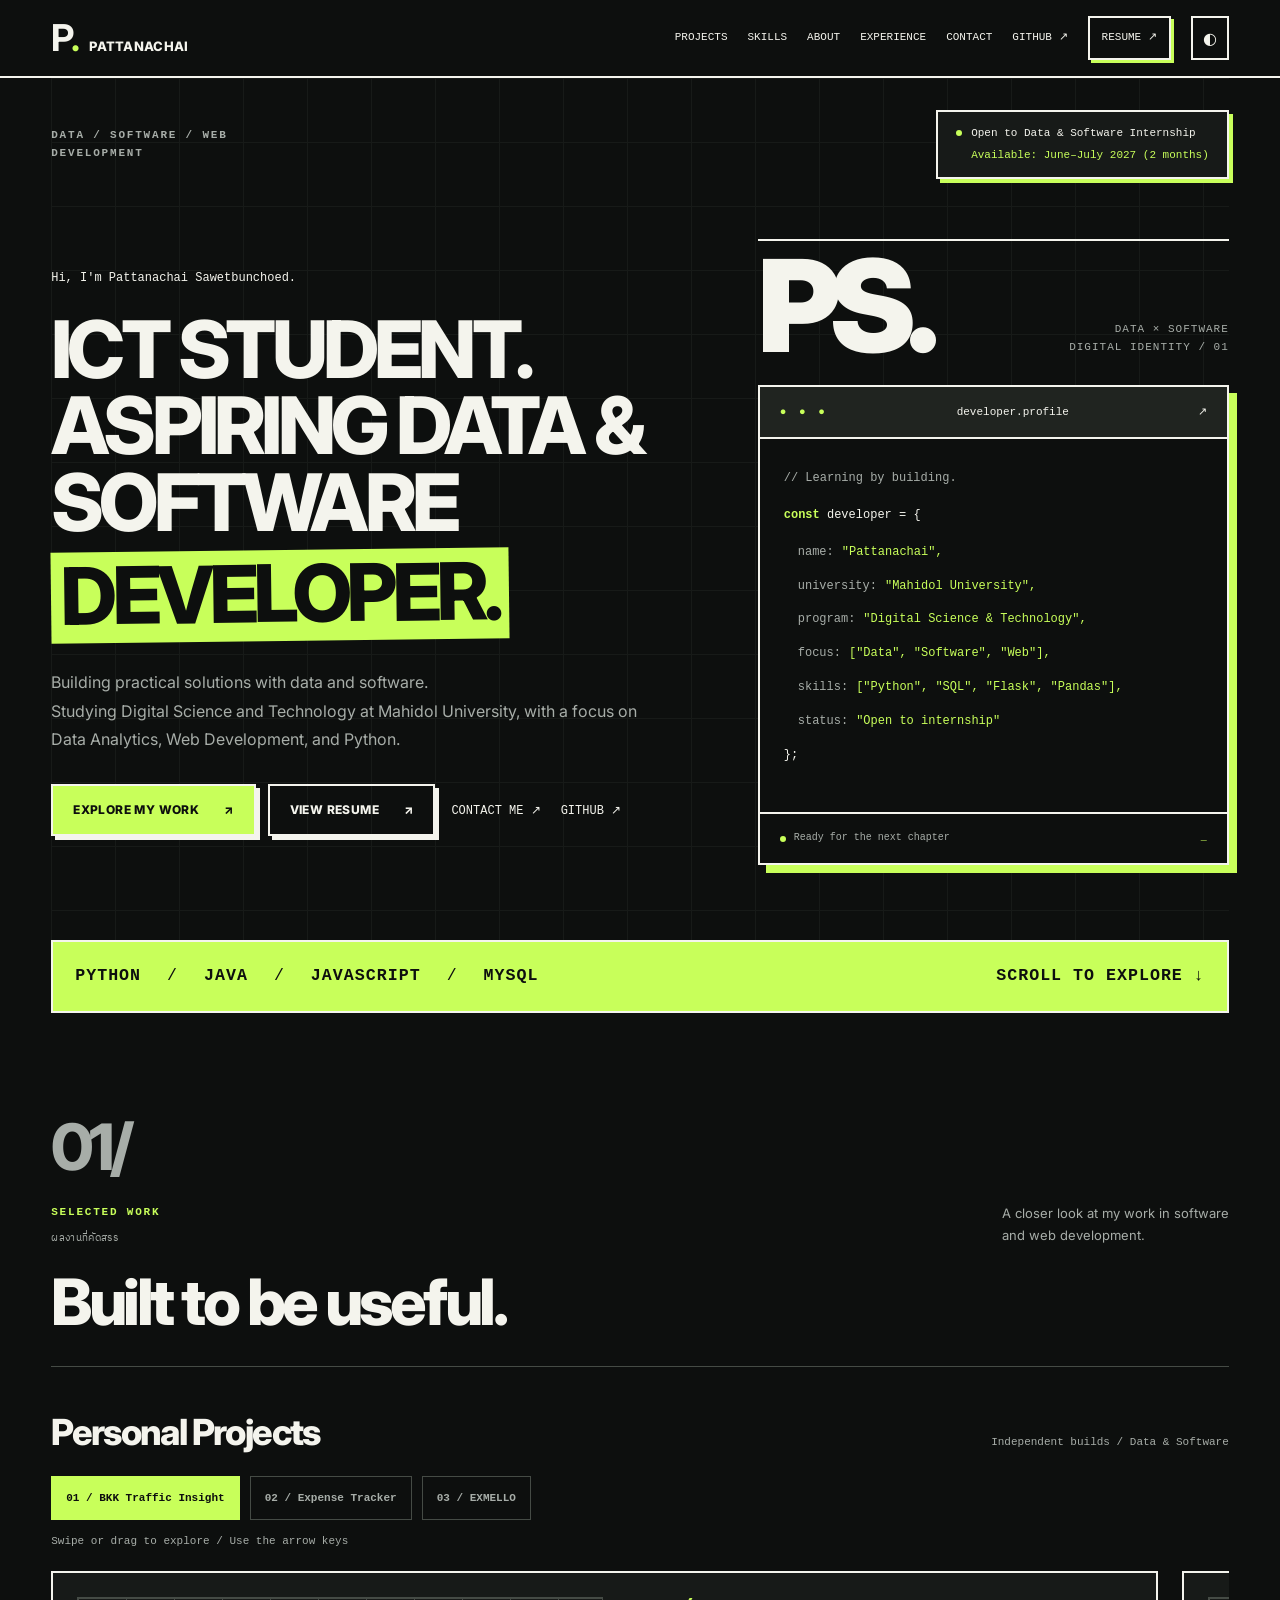
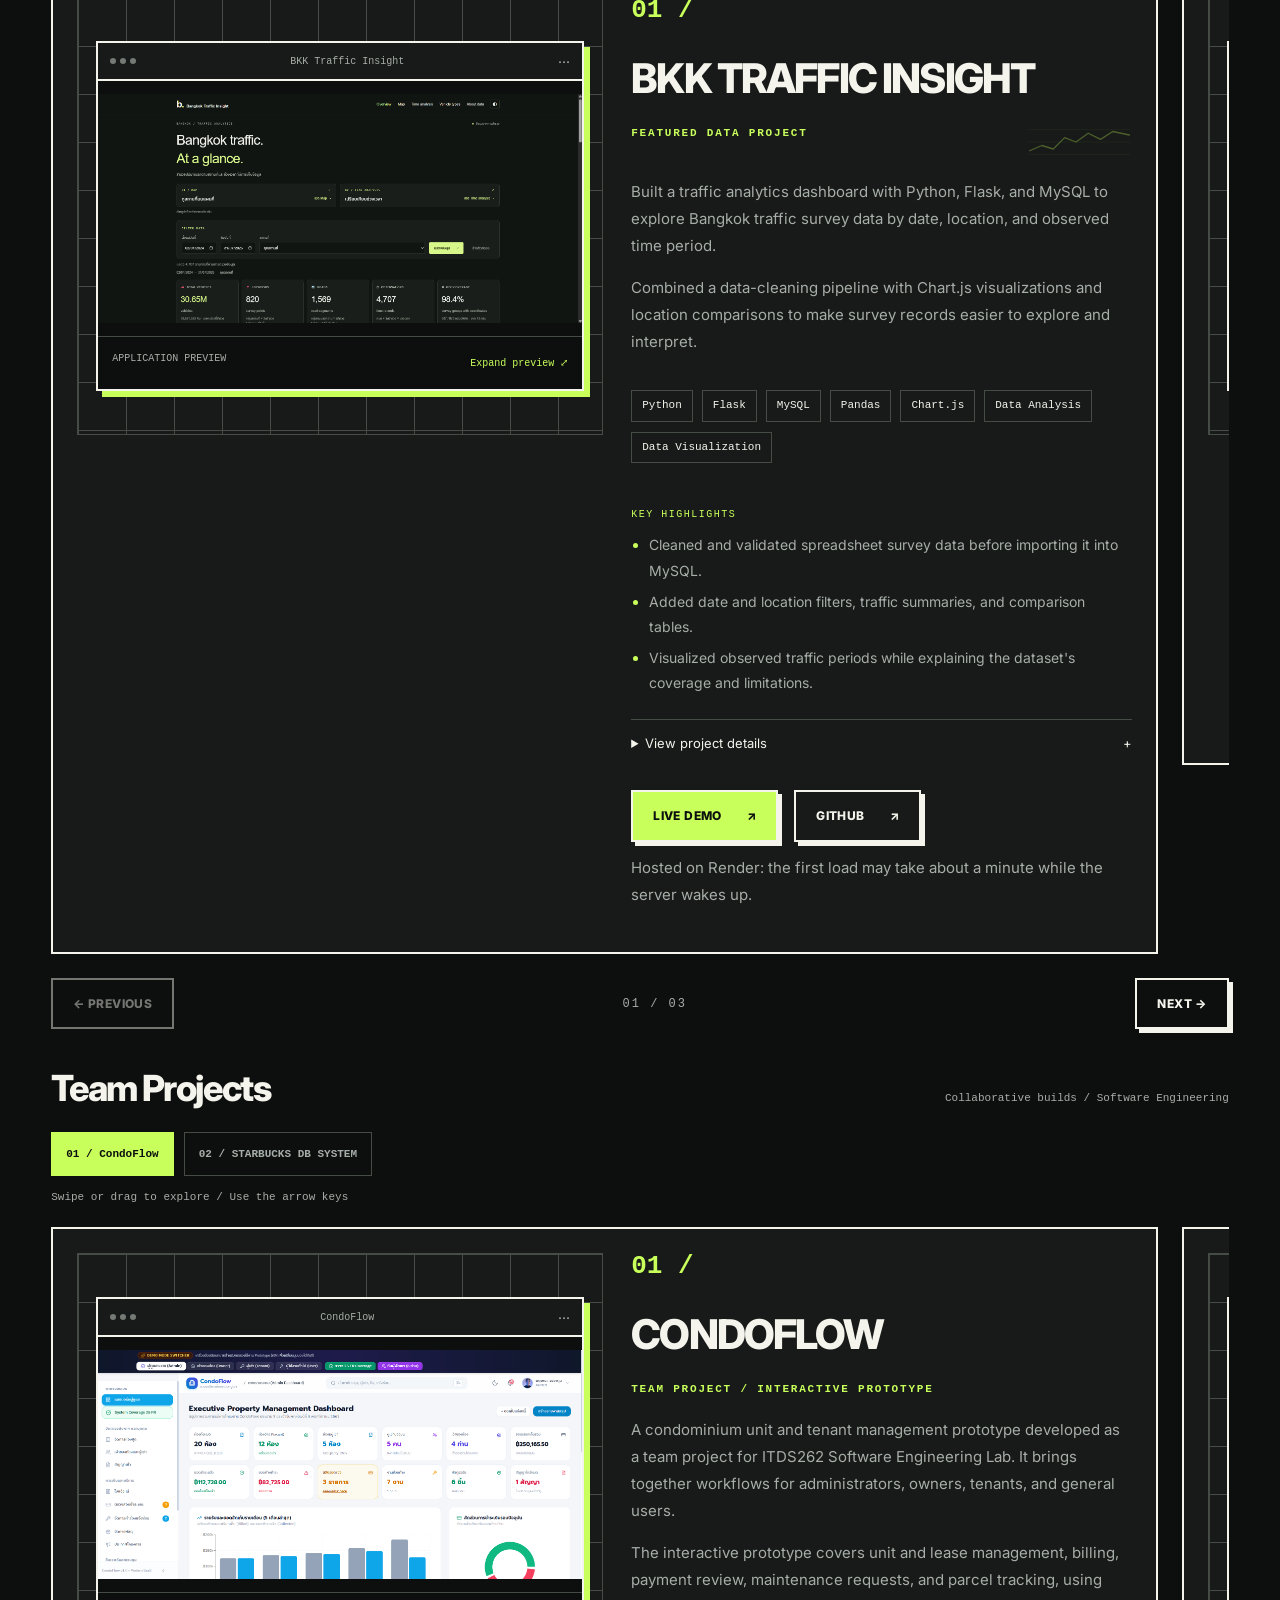
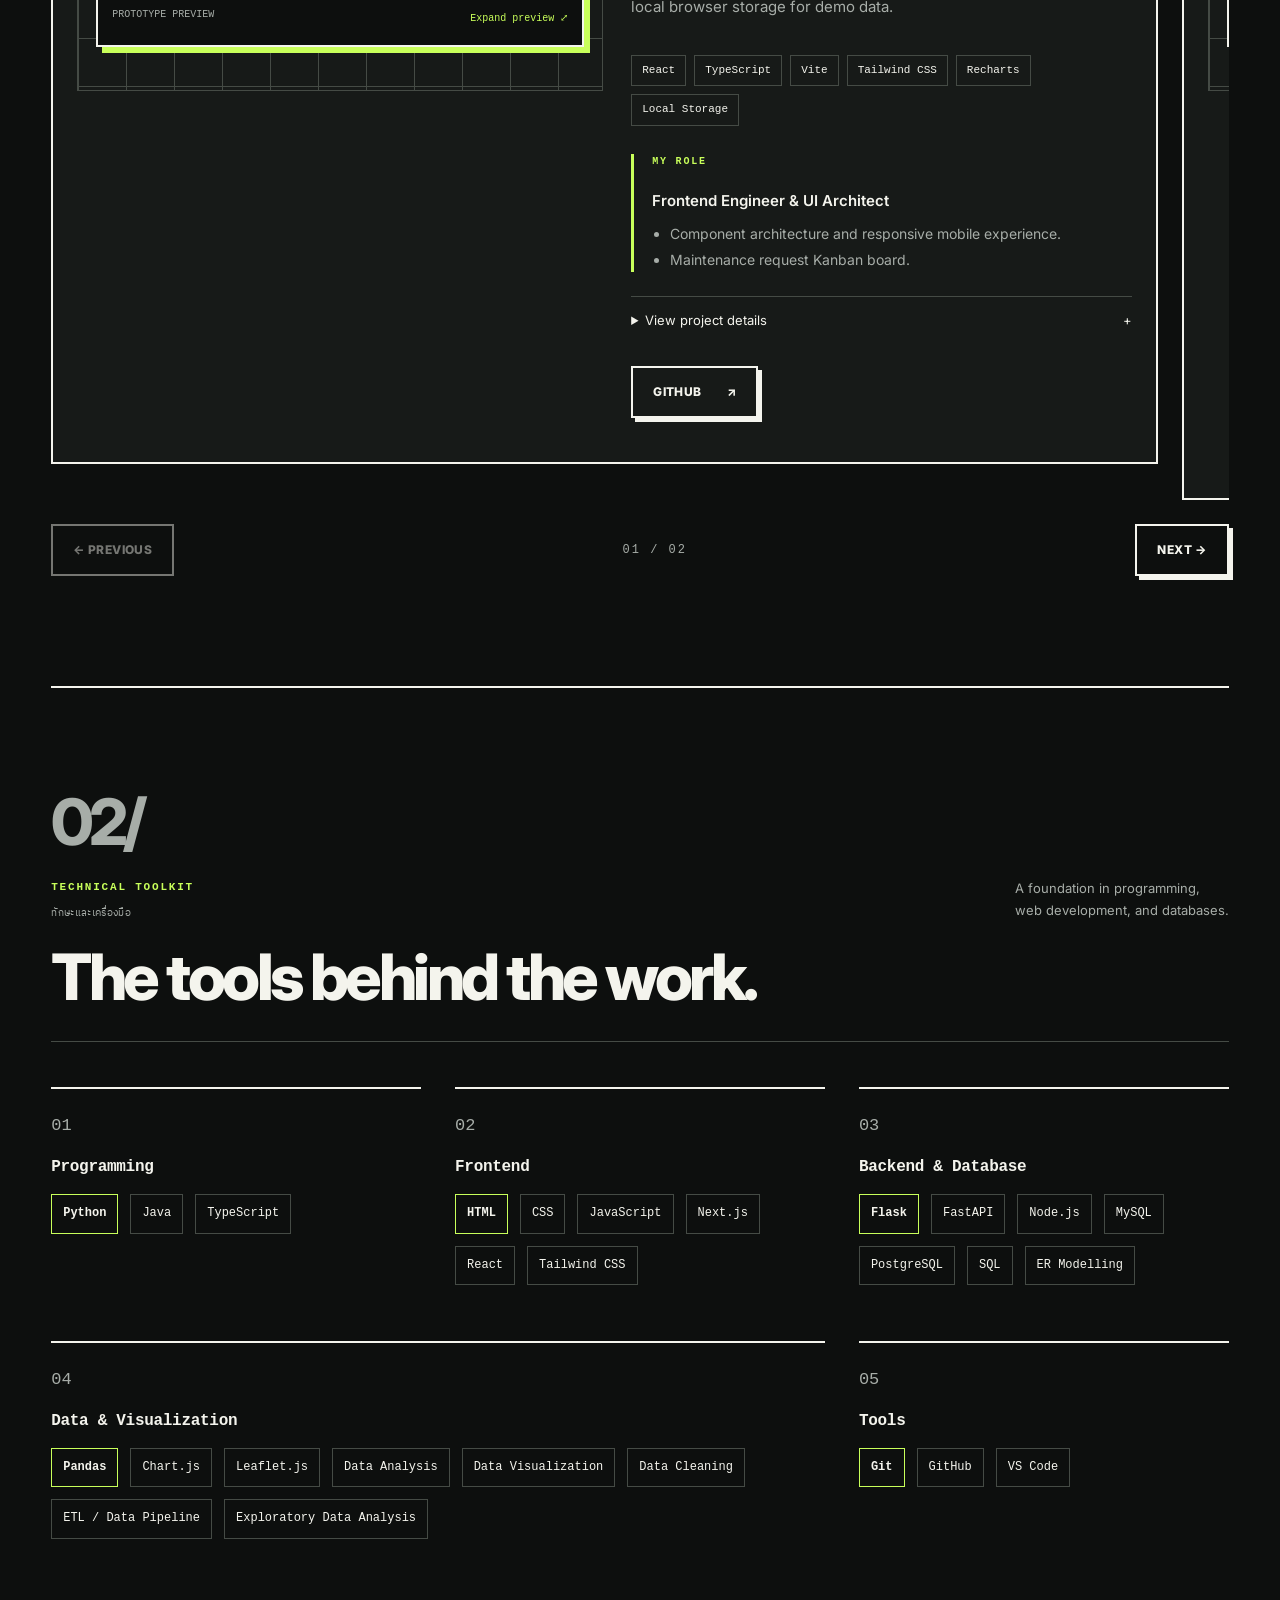
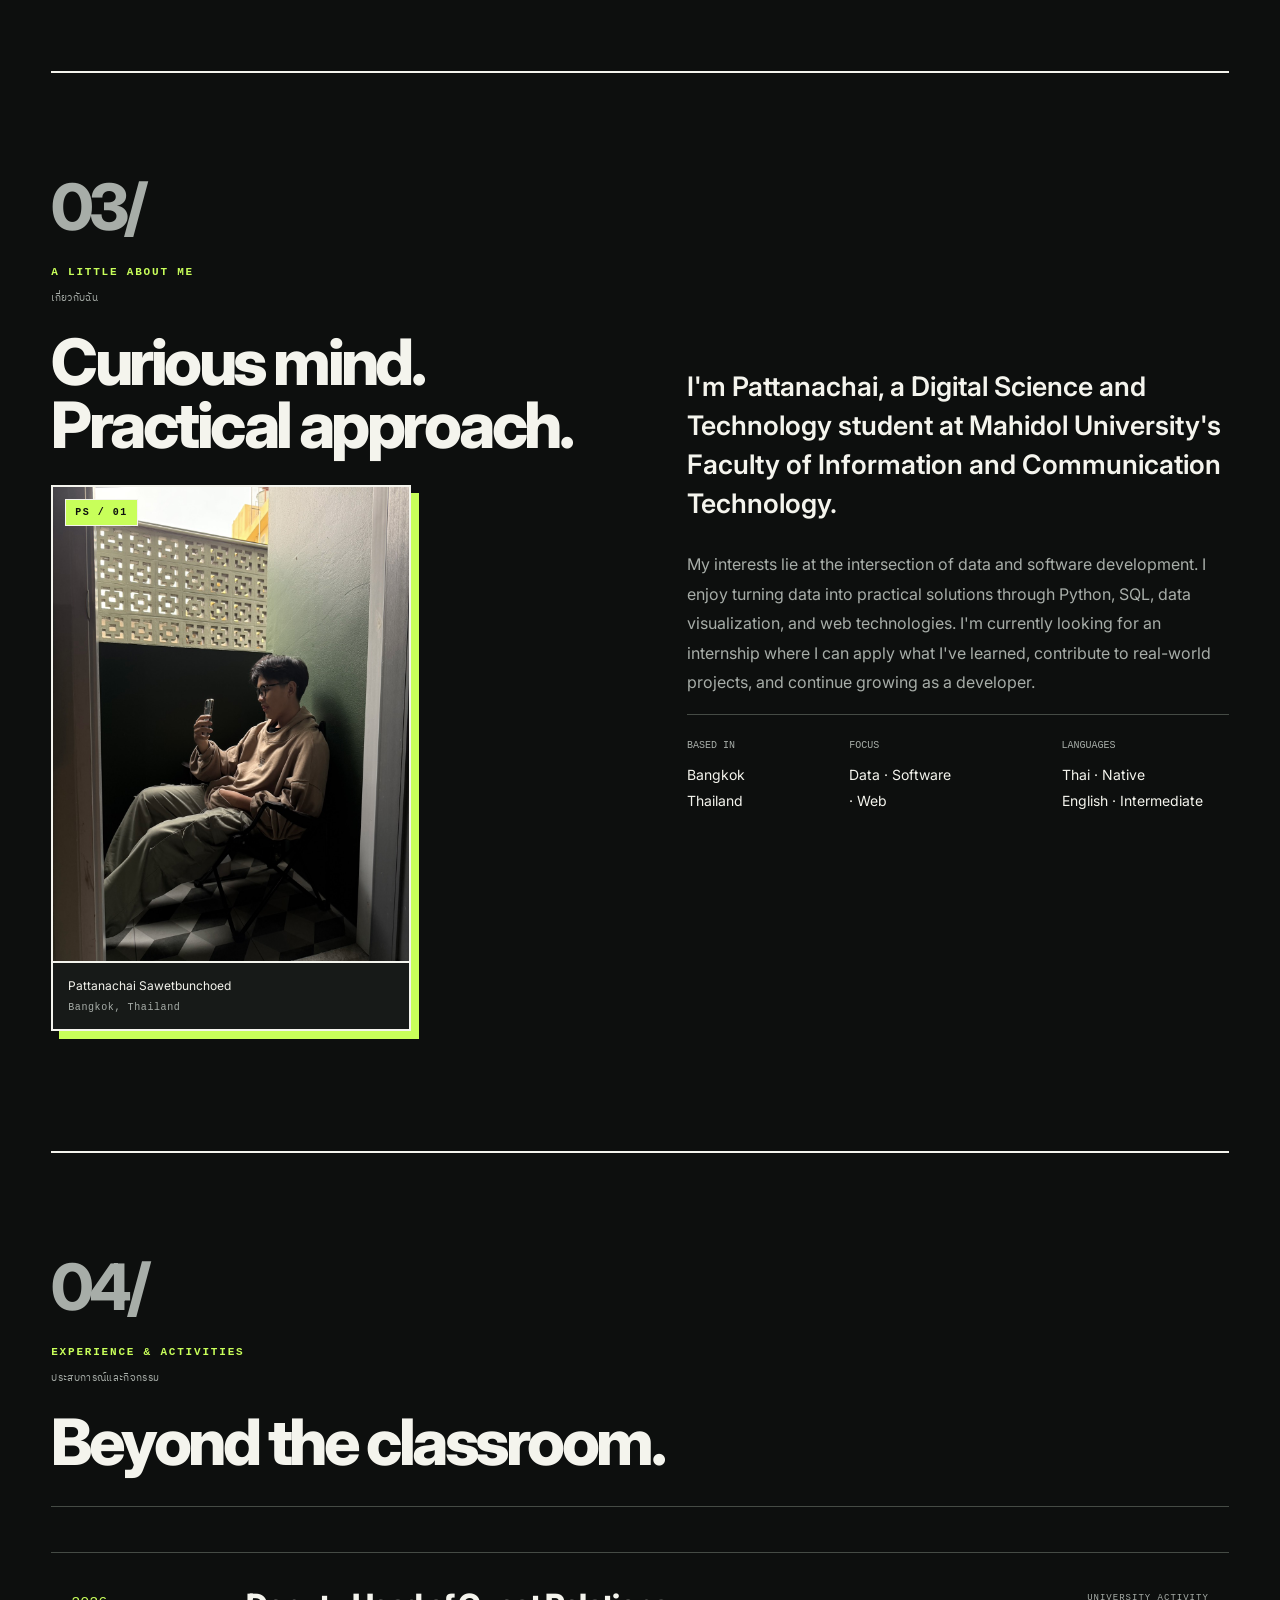
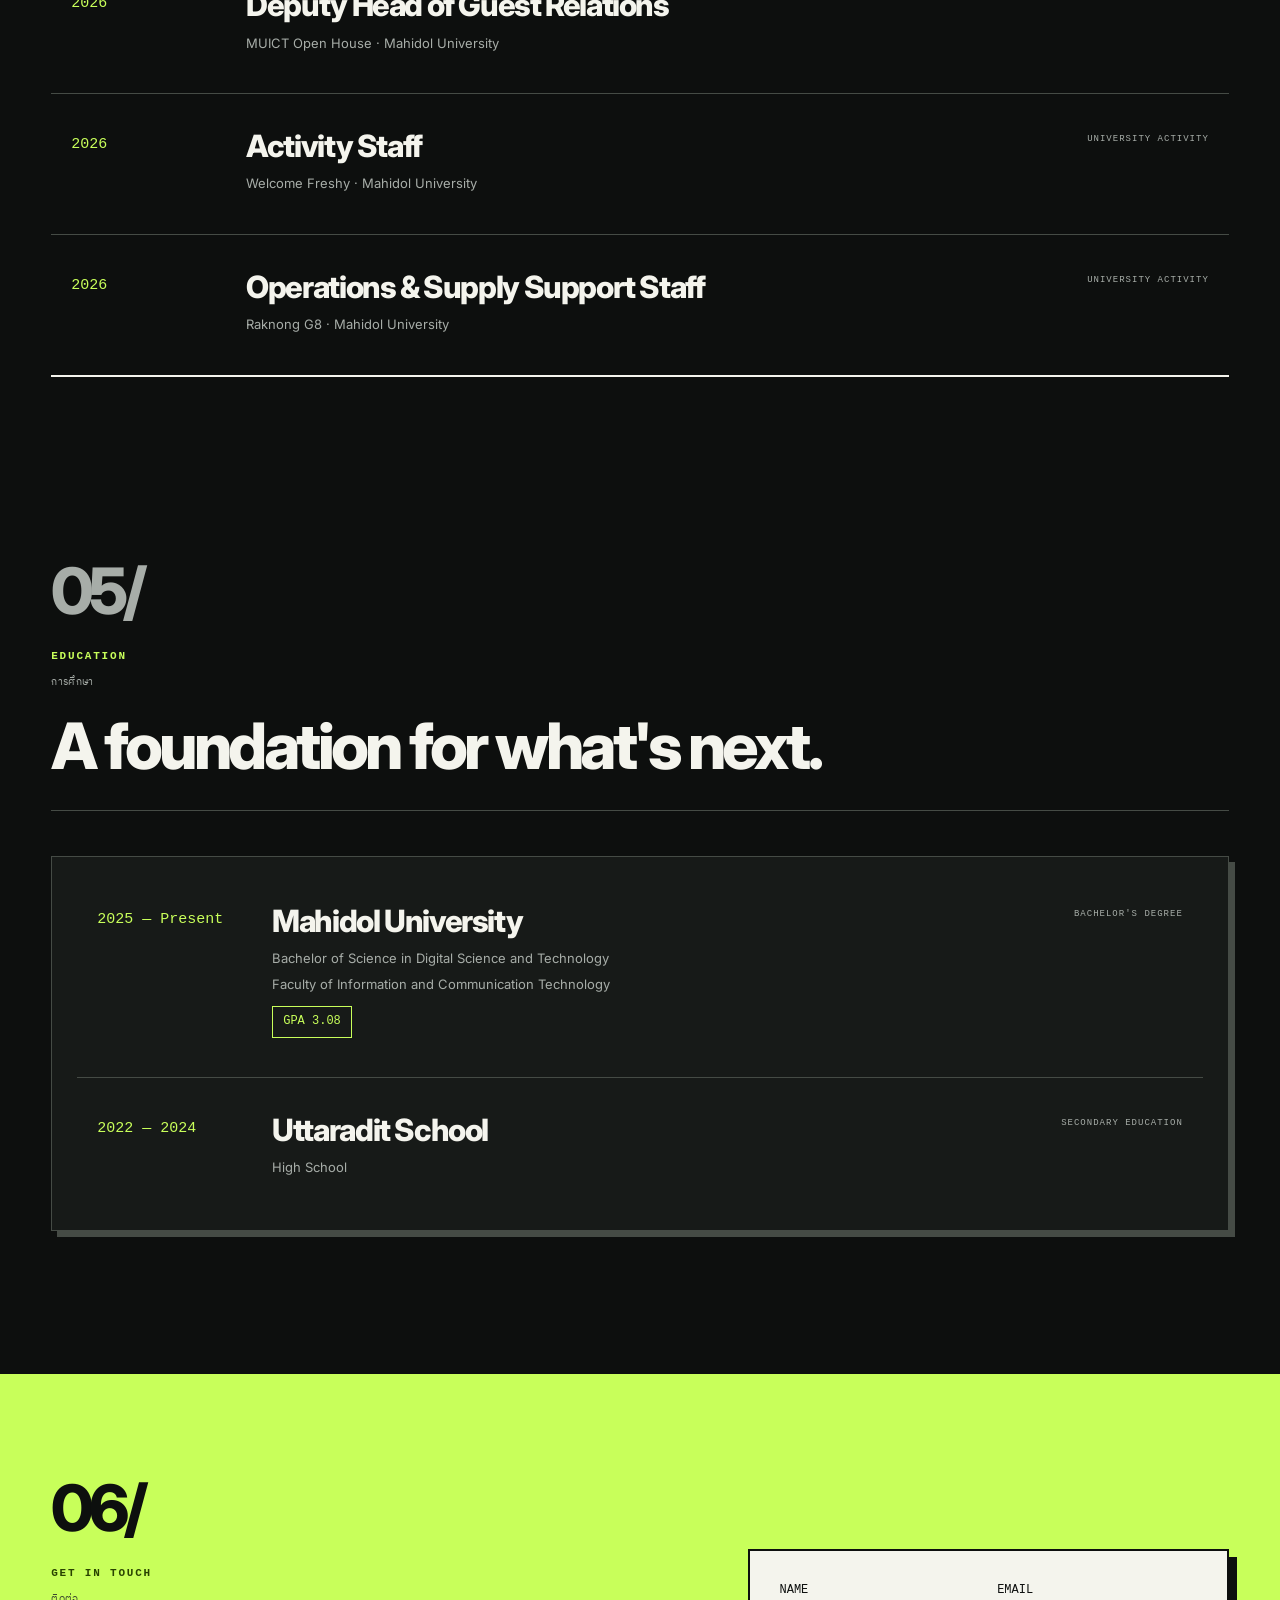
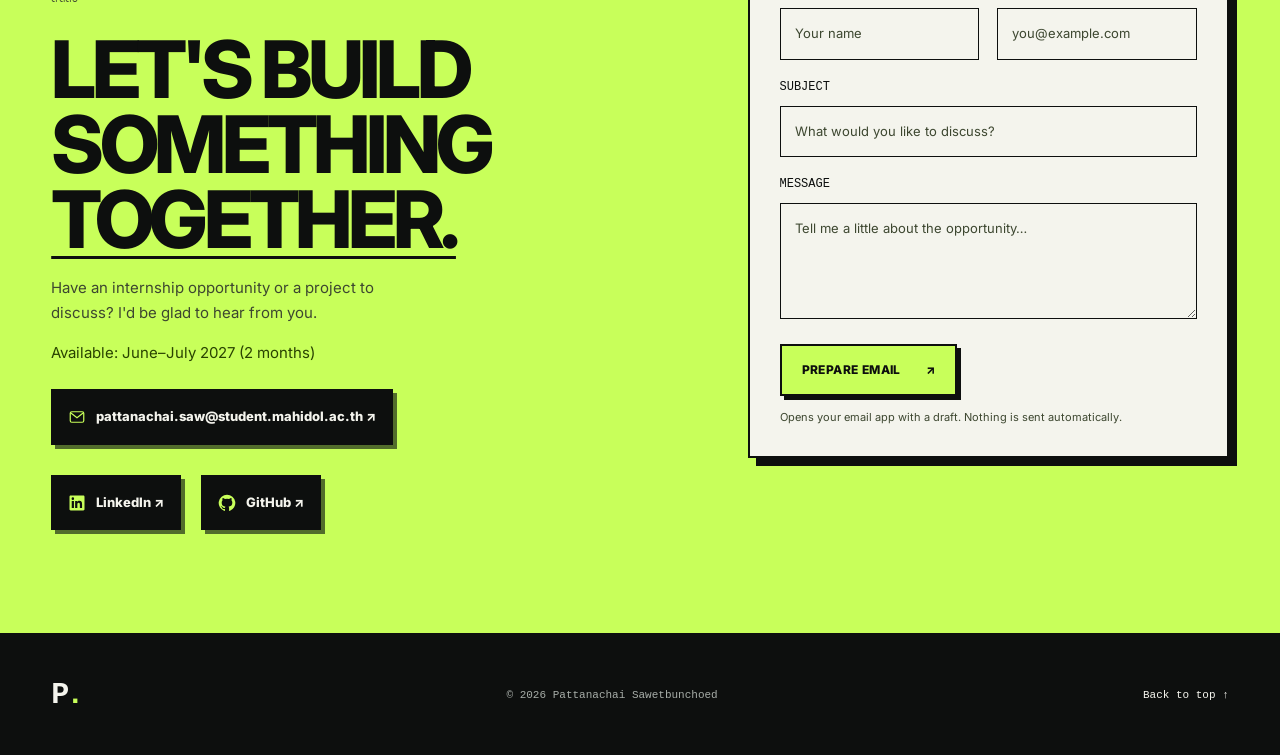
==== index.html @ 3490584a "Rename team project to STARBUCKS DB SYSTEM" ====
<!doctype html>
<html lang="en">
<head>
<meta charset="utf-8"><meta name="viewport" content="width=device-width, initial-scale=1">
<title>Pattanachai Sawetbunchoed | Software Developer Portfolio</title>
<meta name="description" content="Pattanachai Sawetbunchoed, Digital Science and Technology student at Mahidol University. Explore software projects, technical skills, and internship interests.">
<meta property="og:title" content="Pattanachai Sawetbunchoed | Developer Portfolio"><meta property="og:description" content="ICT student at Mahidol University building practical software with Python, Flask, MySQL and web technologies."><meta property="og:type" content="website"><meta name="theme-color" content="#111512">
<link rel="icon" href="favicon.svg" type="image/svg+xml"><link rel="stylesheet" href="style.css?v=20261106-refactor"><link rel="stylesheet" href="neo.css?v=20261106-project-spacing"><script src="config.js?v=neo-20261106-v2" defer></script><script src="projects.js?v=20261106-shared" defer></script>
</head>
<body>
<a class="skip" href="#main">Skip to content</a>
<header class="site-header"><nav class="nav wrap" aria-label="Main navigation">
<a href="#home" class="brand" aria-label="Pattanachai home">p<span>.</span><span class="brand-name">Pattanachai</span></a>
<button class="menu-toggle" aria-expanded="false" aria-controls="nav-links" hidden>Menu <span aria-hidden="true">☰</span></button>
<div id="nav-links" class="nav-links"><a href="#projects">Projects</a><a href="#skills">Skills</a><a href="#about">About</a><a href="#experience">Experience</a><a href="#contact">Contact</a><a href="https://github.com/AoojunHappyman" target="_blank" rel="noopener noreferrer">GitHub ↗</a><a class="nav-resume" href="Pattanachai-Sawetbunchoed-Resume.pdf?v=20261104-email" target="_blank" rel="noopener noreferrer" aria-label="Open latest resume PDF in a new tab">Resume ↗</a></div>
<button class="theme-toggle" aria-label="Switch to light theme" title="Switch theme" hidden>◐</button>
</nav></header>
<main id="main">
<section id="home" class="hero wrap">
<div class="hero-top"><span class="eyebrow">DATA / SOFTWARE / WEB DEVELOPMENT</span><div class="availability-block"><span class="availability"><i aria-hidden="true"></i> Open to Data &amp; Software Internship</span><span class="availability-dates">Available: June–July 2027 (2 months)</span></div></div>
<div class="hero-grid"><div><p class="intro">Hi, I'm Pattanachai Sawetbunchoed.</p><h1>ICT student.<br>Aspiring Data &amp; Software<br><em>Developer.</em></h1><p class="hero-description">Building practical solutions with data and software.<br>Studying Digital Science and Technology at Mahidol University, with a focus on Data Analytics, Web Development, and Python.</p><div class="actions"><a class="button primary" href="#projects">Explore my work <span>↗</span></a><a class="button" href="Pattanachai-Sawetbunchoed-Resume.pdf?v=20261104-email" target="_blank" rel="noopener noreferrer">View resume <span>↗</span></a><a class="text-link" href="#contact">Contact me ↗</a><a class="text-link" href="https://github.com/AoojunHappyman" target="_blank" rel="noopener noreferrer">GitHub ↗</a></div></div>
<div class="hero-identity"><div class="signature" aria-hidden="true"><strong>PS.</strong><span>DATA × SOFTWARE<br>DIGITAL IDENTITY / 01</span></div><aside class="code-panel" aria-label="Profile at a glance"><div class="panel-bar"><span class="window-dots" aria-hidden="true">● ● ●</span><span>developer.profile</span><span>↗</span></div><div class="code-body"><p class="code-comment">// Learning by building.</p><p><span class="code-key">const</span> developer = {</p><dl><div><dt>name:</dt><dd>"Pattanachai",</dd></div><div><dt>university:</dt><dd>"Mahidol University",</dd></div><div><dt>program:</dt><dd>"Digital Science &amp; Technology",</dd></div><div><dt>focus:</dt><dd>["Data", "Software", "Web"],</dd></div><div><dt>skills:</dt><dd>["Python", "SQL", "Flask", "Pandas"],</dd></div><div><dt>status:</dt><dd>"Open to internship"</dd></div></dl><p>};</p></div><div class="panel-footer"><span class="status-dot"></span> Ready for the next chapter<span aria-hidden="true">_</span></div></aside></div></div>
<div class="hero-bottom" aria-label="Technical interests"><span>PYTHON <b>/</b> JAVA <b>/</b> JAVASCRIPT <b>/</b> MYSQL</span><a href="#projects">SCROLL TO EXPLORE ↓</a></div>
</section>
<section id="projects" class="section wrap"><div class="section-heading"><div><p class="eyebrow"><span class="section-number" aria-hidden="true">01/</span> SELECTED WORK<span class="section-label-th" lang="th">ผลงานที่คัดสรร</span></p><h2>Built to be useful.</h2></div><p>A closer look at my work in software<br class="desktop"> and web development.</p></div>
<div class="project-showcase" role="region" aria-label="Selected projects">
<div class="project-group" data-project-carousel id="personal-projects" role="group" aria-labelledby="personal-projects-title"><div class="project-group-heading"><h3 id="personal-projects-title">Personal Projects</h3><p>Independent builds / Data &amp; Software</p></div>
<div class="project-picker" aria-label="Choose a personal project" hidden></div><p class="project-swipe-hint" hidden>Swipe or drag to explore / Use the arrow keys</p>
<div class="project-grid" id="project-track">
<article class="project project-featured-data"><div class="project-browser-visual"><figure class="browser-preview"><div class="browser-toolbar" aria-hidden="true"><span class="browser-dots"><i></i><i></i><i></i></span><span class="browser-address">BKK Traffic Insight</span><span class="browser-menu">···</span></div><a class="browser-screen" href="bkk-browser-preview.png" target="_blank" rel="noopener noreferrer" aria-label="View larger screenshot of BKK Traffic Insight"><img src="bkk-browser-preview.png" width="1900" height="907" loading="lazy" alt="BKK Traffic Insight dashboard with traffic filters and survey summaries"></a><figcaption>APPLICATION PREVIEW <a href="bkk-browser-preview.png" target="_blank" rel="noopener noreferrer">Expand preview ⤢</a></figcaption></figure></div><div class="project-content"><span class="project-number" aria-hidden="true">01 /</span><div class="data-project-heading"><p class="eyebrow">FEATURED DATA PROJECT</p><svg class="data-trend" viewBox="0 0 120 38" fill="none" aria-hidden="true" focusable="false"><path d="M2 33H118M2 19H118M2 5H118" stroke="currentColor" stroke-opacity=".2"/><path d="M3 29 17 23 30 27 43 14 56 19 70 9 84 16 98 7 117 11" stroke="currentColor" stroke-width="1.5" stroke-linecap="round" stroke-linejoin="round"/></svg></div><h4 class="project-title">BKK Traffic Insight</h4><p>Built a traffic analytics dashboard with Python, Flask, and MySQL to explore Bangkok traffic survey data by date, location, and observed time period.</p><p>Combined a data-cleaning pipeline with Chart.js visualizations and location comparisons to make survey records easier to explore and interpret.</p><ul class="tags" aria-label="Project technologies"><li>Python</li><li>Flask</li><li>MySQL</li><li>Pandas</li><li>Chart.js</li><li>Data Analysis</li><li>Data Visualization</li></ul><div class="project-highlights"><h5>KEY HIGHLIGHTS</h5><ul><li>Cleaned and validated spreadsheet survey data before importing it into MySQL.</li><li>Added date and location filters, traffic summaries, and comparison tables.</li><li>Visualized observed traffic periods while explaining the dataset's coverage and limitations.</li></ul></div><details class="project-details"><summary>View project details <span>+</span></summary><div><h5>From survey reports to insights</h5><p>Based on Bangkok Metropolitan Administration traffic survey reports. Survey counts are historical observations, not live traffic or a direct measure of congestion.</p></div></details><div class="project-links"><a class="button primary" href="https://bangkok-traffic-insight.onrender.com/" target="_blank" rel="noopener noreferrer" aria-label="Open BKK Traffic Insight live demo in a new tab">Live Demo <span aria-hidden="true">↗</span></a><a class="button" href="https://github.com/AoojunHappyman/BKK-Traffic-Insight" target="_blank" rel="noopener noreferrer" aria-label="View BKK Traffic Insight source code on GitHub">GitHub <span aria-hidden="true">↗</span></a></div><p class="demo-note">Hosted on Render: the first load may take about a minute while the server wakes up.</p></div></article>
<article class="project"><div class="project-browser-visual"><figure class="browser-preview"><div class="browser-toolbar" aria-hidden="true"><span class="browser-dots"><i></i><i></i><i></i></span><span class="browser-address">Expense Tracker</span><span class="browser-menu">···</span></div><a class="browser-screen" href="expense-browser-preview.png" target="_blank" rel="noopener noreferrer" aria-label="View larger screenshot of Expense Tracker"><img src="expense-browser-preview.png" width="1900" height="907" loading="lazy" alt="Expense Tracker dashboard with income, expense, and balance summaries"></a><figcaption>APPLICATION PREVIEW <a href="expense-browser-preview.png" target="_blank" rel="noopener noreferrer">Expand preview ⤢</a></figcaption></figure></div><div class="project-content"><span class="project-number" aria-hidden="true">02 /</span><p class="eyebrow">FEATURED PROJECT</p><h4 class="project-title">Expense Tracker</h4><p>Built an income and expense tracking web application with Flask and MySQL, using Chart.js to turn financial records into visual summaries.</p><p>A practical way to record money coming in and going out, and understand it at a glance.</p><ul class="tags" aria-label="Project technologies"><li>Python</li><li>Flask</li><li>MySQL</li><li>Chart.js</li></ul><div class="project-highlights"><h5>KEY HIGHLIGHTS</h5><ul><li>Records income and expenses through a web application.</li><li>Presents chart-based summaries with Chart.js.</li><li>Uses Flask and MySQL for the application and database.</li></ul></div><details class="project-details"><summary>View project details <span>+</span></summary><div><h5>What it does</h5><p>Explore the application using the live demo below, or view its source code on GitHub.</p></div></details><div class="project-links"><a class="button primary" href="https://expense-tracker-sg.onrender.com/" target="_blank" rel="noopener noreferrer" aria-label="Open Expense Tracker live demo in a new tab">Live Demo <span aria-hidden="true">↗</span></a><a class="button" href="https://github.com/AoojunHappyman/Expense-Tracker" target="_blank" rel="noopener noreferrer" aria-label="View Expense Tracker source code on GitHub">GitHub <span aria-hidden="true">↗</span></a></div><p class="demo-note">Hosted on Render: the first load may take about a minute while the server wakes up.</p></div></article>
<article class="project"><div class="project-browser-visual"><figure class="browser-preview"><div class="browser-toolbar" aria-hidden="true"><span class="browser-dots"><i></i><i></i><i></i></span><span class="browser-address">EXMELLO</span><span class="browser-menu">···</span></div><a class="browser-screen" href="exmello-browser-preview.png" target="_blank" rel="noopener noreferrer" aria-label="View larger screenshot of EXMELLO"><img src="exmello-browser-preview.png" width="1917" height="911" loading="lazy" alt="EXMELLO homepage with an exam-season mood check-in and supportive guidance"></a><figcaption>APPLICATION PREVIEW <a href="exmello-browser-preview.png" target="_blank" rel="noopener noreferrer">Expand preview ⤢</a></figcaption></figure></div><div class="project-content"><span class="project-number" aria-hidden="true">03 /</span><p class="eyebrow">FULL-STACK WEB APPLICATION</p><h4 class="project-title">EXMELLO</h4><p>Built an exam-season wellness companion with Next.js, React, and TypeScript to help students check in with their feelings and choose a practical next step.</p><p>Combined rule-based recommendations with focus timers, guided breathing, and short reset activities in a guest-friendly experience.</p><ul class="tags" aria-label="Project technologies"><li>Next.js</li><li>React</li><li>TypeScript</li><li>Tailwind CSS</li><li>FastAPI</li><li>PostgreSQL</li></ul><div class="project-highlights"><h5>KEY HIGHLIGHTS</h5><ul><li>Created a mood check-in flow with rule-based recommendations for focus, calm, and breaks.</li><li>Added a focus timer, guided breathing exercises, and short reset tools.</li><li>Integrated a FastAPI backend and PostgreSQL for account-based check-ins, recommendations, and focus sessions, while keeping guest history in the browser.</li></ul></div><details class="project-details"><summary>View project details <span>+</span></summary><div><h5>Small steps through exam season</h5><p>A student wellness and study-support application, not a clinical assessment tool.</p></div></details><div class="project-links"><a class="button primary" href="https://exmello.vercel.app/" target="_blank" rel="noopener noreferrer" aria-label="Open EXMELLO live demo in a new tab">Live Demo <span aria-hidden="true">↗</span></a><a class="button" href="https://github.com/AoojunHappyman/Exmello" target="_blank" rel="noopener noreferrer" aria-label="View EXMELLO source code on GitHub">GitHub <span aria-hidden="true">↗</span></a></div></div></article>

</div>
<div class="project-carousel-controls" hidden><button class="button project-prev" type="button" aria-controls="project-track">← Previous</button><span class="project-carousel-counter" role="status" aria-live="polite" aria-atomic="true"></span><button class="button project-next" type="button" aria-controls="project-track">Next →</button></div>
</div>
<div class="project-group" data-project-carousel id="team-projects" role="group" aria-labelledby="team-projects-title">
<div class="project-group-heading"><h3 id="team-projects-title">Team Projects</h3><p>Collaborative builds / Software Engineering</p></div>
<div class="project-picker" aria-label="Choose a team project" hidden></div><p class="project-swipe-hint" hidden>Swipe or drag to explore / Use the arrow keys</p>
<div class="project-grid" id="team-project-track">
<article class="project">
<div class="project-browser-visual"><figure class="browser-preview">
<div class="browser-toolbar" aria-hidden="true"><span class="browser-dots"><i></i><i></i><i></i></span><span class="browser-address">CondoFlow</span><span class="browser-menu">···</span></div>
<a class="browser-screen" href="condoflow-browser-preview.png" target="_blank" rel="noopener noreferrer" aria-label="View larger screenshot of CondoFlow"><img src="condoflow-browser-preview.png" width="1917" height="908" loading="lazy" alt="CondoFlow prototype showing an administrator dashboard for condominium units, tenants, billing and maintenance"></a>
<figcaption>PROTOTYPE PREVIEW <a href="condoflow-browser-preview.png" target="_blank" rel="noopener noreferrer">Expand preview ⤢</a></figcaption>
</figure></div>
<div class="project-content"><span class="project-number" aria-hidden="true">01 /</span><p class="eyebrow">TEAM PROJECT / INTERACTIVE PROTOTYPE</p><h4 class="project-title">CondoFlow</h4>
<p>A condominium unit and tenant management prototype developed as a team project for ITDS262 Software Engineering Lab. It brings together workflows for administrators, owners, tenants, and general users.</p>
<p>The interactive prototype covers unit and lease management, billing, payment review, maintenance requests, and parcel tracking, using local browser storage for demo data.</p>
<ul class="tags" aria-label="Project technologies"><li>React</li><li>TypeScript</li><li>Vite</li><li>Tailwind CSS</li><li>Recharts</li><li>Local Storage</li></ul>
<div class="project-contribution"><span class="eyebrow">MY ROLE</span><p>Frontend Engineer &amp; UI Architect</p><ul><li>Component architecture and responsive mobile experience.</li><li>Maintenance request Kanban board.</li></ul></div>
<details class="project-details"><summary>View project details <span>+</span></summary><div><h5>Connected property-management workflows</h5><p>Role-based demo views and persistent sample data support interactive walkthroughs. This project is a frontend prototype, with simulated application workflows rather than a production backend.</p></div></details>
<div class="project-links"><a class="button" href="https://github.com/AoojunHappyman/CondoFlow" target="_blank" rel="noopener noreferrer" aria-label="View CondoFlow source code on GitHub">GitHub <span aria-hidden="true">↗</span></a></div>
</div></article>

<article class="project">
<div class="project-browser-visual"><figure class="browser-preview">
<div class="browser-toolbar" aria-hidden="true"><span class="browser-dots"><i></i><i></i><i></i></span><span class="browser-address">STARBUCKS DB SYSTEM</span><span class="browser-menu">···</span></div>
<a class="browser-screen" href="starbucks-database-preview.png" target="_blank" rel="noopener noreferrer" aria-label="View larger ER diagram for STARBUCKS DB SYSTEM"><img src="starbucks-database-preview.png" width="1534" height="690" loading="lazy" alt="Starbucks ER diagram showing customers, orders, products, branches, payments, rewards and inventory relationships"></a>
<figcaption>ER/EER DIAGRAM <a href="starbucks-database-preview.png" target="_blank" rel="noopener noreferrer">Expand preview ⤢</a></figcaption>
</figure></div>
<div class="project-content"><span class="project-number" aria-hidden="true">02 /</span><p class="eyebrow">TEAM PROJECT / DATABASE DESIGN</p><h4 class="project-title">STARBUCKS DB SYSTEM</h4>
<p>A team database design project for ITDS221 Database Management Systems at Mahidol University, modelling Starbucks beverage ordering, inventory management, and Rewards membership workflows.</p>
<p>The project translates business rules into ER/EER diagrams and a relational schema, with third normal form (3NF) normalization and a data dictionary documenting entity attributes.</p>
<ul class="tags" aria-label="Project concepts"><li>Database Design</li><li>ER/EER Modelling</li><li>Relational Schema</li><li>Normalization (3NF)</li><li>Business Rules</li><li>Data Dictionary</li></ul>
<div class="project-highlights"><h5>KEY HIGHLIGHTS</h5><ul><li>Analysed ordering, stock replenishment, and loyalty reward processes.</li><li>Mapped entities and relationships using Chen ER/EER notation.</li><li>Documented schema transformation, normalization, and attribute definitions.</li></ul></div>
<details class="project-details"><summary>View project details <span>+</span></summary><div><h5>From business processes to a relational model</h5><p>The repository includes the project report, original and revised ER/EER diagrams, relational schema, and data dictionary. The deliverable focuses on database analysis and design.</p></div></details>
<div class="project-links"><a class="button" href="https://github.com/AoojunHappyman/Starbucks-Database-Systems" target="_blank" rel="noopener noreferrer" aria-label="View STARBUCKS DB SYSTEM project on GitHub">GitHub <span aria-hidden="true">↗</span></a></div>
</div></article>
</div>
<div class="project-carousel-controls" hidden><button class="button project-prev" type="button" aria-controls="team-project-track">← Previous</button><span class="project-carousel-counter" role="status" aria-live="polite" aria-atomic="true"></span><button class="button project-next" type="button" aria-controls="team-project-track">Next →</button></div>
</div>
</div>
</section>
<section id="skills" class="section wrap"><div class="section-heading"><div><p class="eyebrow"><span class="section-number" aria-hidden="true">02/</span> TECHNICAL TOOLKIT<span class="section-label-th" lang="th">ทักษะและเครื่องมือ</span></p><h2>The tools behind the work.</h2></div><p>A foundation in programming,<br class="desktop"> web development, and databases.</p></div><div class="skills-grid"><div class="skill-group"><span class="skill-number">01</span><h3>Programming</h3><ul class="tags"><li>Python</li><li>Java</li><li>TypeScript</li></ul></div><div class="skill-group"><span class="skill-number">02</span><h3>Frontend</h3><ul class="tags"><li>HTML</li><li>CSS</li><li>JavaScript</li><li>Next.js</li><li>React</li><li>Tailwind CSS</li></ul></div><div class="skill-group"><span class="skill-number">03</span><h3>Backend &amp; Database</h3><ul class="tags"><li>Flask</li><li>FastAPI</li><li>Node.js</li><li>MySQL</li><li>PostgreSQL</li><li>SQL</li><li>ER Modelling</li></ul></div><div class="skill-group"><span class="skill-number">04</span><h3>Data &amp; Visualization</h3><ul class="tags"><li>Pandas</li><li>Chart.js</li><li>Leaflet.js</li><li>Data Analysis</li><li>Data Visualization</li><li>Data Cleaning</li><li>ETL / Data Pipeline</li><li>Exploratory Data Analysis</li></ul></div><div class="skill-group"><span class="skill-number">05</span><h3>Tools</h3><ul class="tags"><li>Git</li><li>GitHub</li><li>VS Code</li></ul></div></div></section>
<section id="about" class="section wrap about-grid"><div><p class="eyebrow"><span class="section-number" aria-hidden="true">03/</span> A LITTLE ABOUT ME<span class="section-label-th" lang="th">เกี่ยวกับฉัน</span></p><h2>Curious mind.<br>Practical approach.</h2><figure class="about-portrait"><div class="portrait-frame"><img src="profile.jpg" width="270" height="360" loading="lazy" alt="Pattanachai Sawetbunchoed sitting in a chair"><span class="portrait-marker" aria-hidden="true">PS / 01</span></div><figcaption><span>Pattanachai Sawetbunchoed</span><span>Bangkok, Thailand</span></figcaption></figure></div><div class="about-copy"><p class="large-copy">I'm Pattanachai, a Digital Science and Technology student at Mahidol University's Faculty of Information and Communication Technology.</p><p>My interests lie at the intersection of data and software development. I enjoy turning data into practical solutions through Python, SQL, data visualization, and web technologies. I'm currently looking for an internship where I can apply what I've learned, contribute to real-world projects, and continue growing as a developer.</p><div class="about-facts"><div><span>BASED IN</span><strong>Bangkok<br>Thailand</strong></div><div><span>FOCUS</span><strong>Data · Software<br>· Web</strong></div><div><span>LANGUAGES</span><strong>Thai · Native<br>English · Intermediate</strong></div></div></div></section>
<section id="experience" class="section wrap"><div class="section-heading"><div><p class="eyebrow"><span class="section-number" aria-hidden="true">04/</span> EXPERIENCE & ACTIVITIES<span class="section-label-th" lang="th">ประสบการณ์และกิจกรรม</span></p><h2>Beyond the classroom.</h2></div></div><div class="timeline-row"><span class="date">2026</span><div><h3>Deputy Head of Guest Relations</h3><p>MUICT Open House · Mahidol University</p></div><span class="row-label">UNIVERSITY ACTIVITY</span></div><div class="timeline-row"><span class="date">2026</span><div><h3>Activity Staff</h3><p>Welcome Freshy · Mahidol University</p></div><span class="row-label">UNIVERSITY ACTIVITY</span></div><div class="timeline-row"><span class="date">2026</span><div><h3>Operations &amp; Supply Support Staff</h3><p>Raknong G8 · Mahidol University</p></div><span class="row-label">UNIVERSITY ACTIVITY</span></div></section>
<section id="education" class="section wrap"><div class="section-heading"><div><p class="eyebrow"><span class="section-number" aria-hidden="true">05/</span> EDUCATION<span class="section-label-th" lang="th">การศึกษา</span></p><h2>A foundation for what's next.</h2></div></div><div class="education-journey"><div class="timeline-row"><span class="date">2025 — Present</span><div><h3>Mahidol University</h3><p>Bachelor of Science in Digital Science and Technology</p><p class="muted">Faculty of Information and Communication Technology</p><p class="education-gpa">GPA 3.08</p></div><span class="row-label">BACHELOR'S DEGREE</span></div><div class="timeline-row"><span class="date">2022 — 2024</span><div><h3>Uttaradit School</h3><p>High School</p></div><span class="row-label">SECONDARY EDUCATION</span></div></div></section>
<section id="contact" class="section contact-section"><div class="wrap contact-grid"><div><p class="eyebrow"><span class="section-number" aria-hidden="true">06/</span> GET IN TOUCH<span class="section-label-th" lang="th">ติดต่อ</span></p><h2>Let's build<br>something <em>together.</em></h2><p>Have an internship opportunity or a project to discuss? I'd be glad to hear from you.</p><p class="contact-availability">Available: June–July 2027 (2 months)</p><a class="email-link" href="mailto:pattanachai.saw@student.mahidol.ac.th"><svg class="contact-icon" viewBox="0 0 24 24" fill="none" stroke="currentColor" stroke-width="1.6" aria-hidden="true" focusable="false"><rect x="3" y="5" width="18" height="14" rx="2"/><path d="m3 6 9 7 9-7"/></svg><span>pattanachai.saw@student.mahidol.ac.th ↗</span></a><div class="socials"><a href="https://www.linkedin.com/in/pattanachai-sawetbunchoed-61406243b/" target="_blank" rel="noopener noreferrer"><svg class="contact-icon" viewBox="0 0 24 24" fill="currentColor" aria-hidden="true" focusable="false"><path d="M20.45 2H3.55C2.69 2 2 2.68 2 3.52v16.96C2 21.32 2.69 22 3.55 22h16.9c.86 0 1.55-.68 1.55-1.52V3.52C22 2.68 21.31 2 20.45 2ZM7.93 18.75H4.98V9.2h2.95v9.55ZM6.45 7.9a1.71 1.71 0 1 1 0-3.42 1.71 1.71 0 0 1 0 3.42Zm12.3 10.85H15.8V14.1c0-1.11-.02-2.54-1.55-2.54-1.55 0-1.79 1.21-1.79 2.46v4.73H9.51V9.2h2.83v1.3h.04c.39-.74 1.36-1.53 2.79-1.53 2.99 0 3.58 1.97 3.58 4.53v5.25Z"/></svg><span>LinkedIn ↗</span></a><a href="https://github.com/AoojunHappyman" target="_blank" rel="noopener noreferrer"><svg class="contact-icon" viewBox="0 0 24 24" fill="currentColor" aria-hidden="true" focusable="false"><path d="M12 .9a11.1 11.1 0 0 0-3.51 21.63c.55.1.76-.24.76-.54v-2.08c-3.09.67-3.74-1.31-3.74-1.31-.51-1.29-1.24-1.63-1.24-1.63-1.01-.69.08-.68.08-.68 1.12.08 1.7 1.14 1.7 1.14.99 1.69 2.6 1.2 3.24.92.1-.72.39-1.2.71-1.48-2.47-.28-5.06-1.24-5.06-5.49 0-1.21.43-2.2 1.14-2.98-.12-.28-.5-1.41.11-2.94 0 0 .93-.3 3.05 1.14a10.63 10.63 0 0 1 5.55 0c2.12-1.44 3.05-1.14 3.05-1.14.61 1.53.23 2.66.11 2.94.71.78 1.14 1.77 1.14 2.98 0 4.26-2.6 5.2-5.08 5.48.4.35.75 1.02.75 2.06v3.07c0 .3.2.65.77.54A11.1 11.1 0 0 0 12 .9Z"/></svg><span>GitHub ↗</span></a></div></div><form id="contact-form"><div class="form-row"><div><label for="name">Name</label><input id="name" name="name" autocomplete="name" required maxlength="100" placeholder="Your name"></div><div><label for="email">Email</label><input id="email" name="email" type="email" autocomplete="email" required maxlength="200" placeholder="you@example.com"></div></div><label for="subject">Subject</label><input id="subject" name="subject" required maxlength="150" placeholder="What would you like to discuss?"><label for="message">Message</label><textarea id="message" name="message" required maxlength="5000" rows="4" placeholder="Tell me a little about the opportunity…"></textarea><button class="button primary" type="submit">Prepare email <span>↗</span></button><p class="form-note" id="form-status" role="status">Opens your email app with a draft. Nothing is sent automatically.</p><noscript><p>Please use the email link to get in touch; the draft form requires JavaScript.</p></noscript></form></div></section>
</main><footer class="wrap footer"><a href="#home" class="brand">p<span>.</span></a><p>© <span id="year">2026</span> Pattanachai Sawetbunchoed</p><a href="#home">Back to top ↑</a></footer>
</body></html>
---- style.css ----
:root{color-scheme:dark;--bg:#111512;--surface:#191e1a;--text:#f0f2ec;--muted:#a4ada3;--line:#333b33;--accent:#d7f78b;--ink:#19210c}*{box-sizing:border-box}html{scroll-behavior:smooth;scroll-padding-top:100px}body{margin:0;background:var(--bg);color:var(--text);font-family:Inter,"IBM Plex Sans Thai",Arial,sans-serif;font-size:16px;line-height:1.65;-webkit-font-smoothing:antialiased}body.light{color-scheme:light;--bg:#f4f5ef;--surface:#e8ece2;--text:#192119;--muted:#53604e;--line:#c5cebf;--accent:#496c15;--ink:#fff}a{color:inherit;text-decoration:none}button,input,textarea{font:inherit}button,a,input,textarea,summary{-webkit-tap-highlight-color:transparent}a,button{transition:color .2s,background .2s,transform .2s}a:hover{color:var(--accent)}button{cursor:pointer}a:focus-visible,button:focus-visible,summary:focus-visible,input:focus-visible,textarea:focus-visible{outline:2px solid var(--accent);outline-offset:5px}p,h1,h2,h3{margin-top:0}p{color:var(--muted)}h1,h2,h3{line-height:1.12;letter-spacing:-.045em}h2{font-size:clamp(32px,3.5vw,46px);font-weight:500;margin-bottom:20px}h3{font-size:25px;font-weight:500}em{font-style:normal;color:var(--accent)}.wrap{width:min(1184px,calc(100% - 80px));margin-inline:auto}.site-header{position:sticky;top:0;z-index:10;background:var(--bg);border-bottom:1px solid var(--line)}.nav{display:flex;align-items:center;gap:22px;min-height:84px}.brand{font-size:37px;font-weight:700;letter-spacing:-3px;display:flex;align-items:baseline}.brand>span:first-child{color:var(--accent)}.brand-name{font-size:15px;letter-spacing:-.4px;margin-left:12px}.nav-links{display:flex;align-items:center;gap:23px;margin-left:auto;font-size:12px}.nav-links a{padding:12px 0}.nav-links .nav-resume{border:1px solid var(--line);padding:8px 14px;border-radius:5px}.theme-toggle,.menu-toggle{background:transparent;border:1px solid var(--line);color:var(--text);border-radius:5px;padding:5px 10px}.skip{position:fixed;top:-100px;left:20px;z-index:50;background:var(--accent);color:var(--ink);padding:12px}.skip:focus{top:10px}.hero{padding-top:44px}.hero-top{display:flex;align-items:center;justify-content:space-between;gap:20px}.eyebrow{font-family:Consolas,monospace;font-size:11px;font-weight:400;letter-spacing:1.8px;color:var(--accent);margin-bottom:24px}.hero-top .eyebrow{margin:0;color:var(--muted)}.availability{font-size:11px;color:var(--muted);display:flex;align-items:center;gap:9px}.availability i,.status-dot{display:inline-block;width:6px;height:6px;background:var(--accent);border-radius:50%}.hero-grid{display:grid;grid-template-columns:1.4fr 1fr;gap:60px;align-items:center;padding:67px 0 70px}.intro{font-size:15px;color:var(--text);margin-bottom:22px}h1{font-size:clamp(45px,5.3vw,70px);font-weight:500;line-height:1.06;margin-bottom:27px}.hero-description{max-width:470px;font-size:15px;line-height:1.8}.actions{display:flex;gap:12px;align-items:center;flex-wrap:wrap;margin-top:30px}.button{display:inline-flex;align-items:center;justify-content:space-between;gap:25px;border:1px solid var(--line);border-radius:5px;padding:12px 18px;font-size:12px;font-weight:600;background:transparent;color:var(--text)}.button.primary{background:var(--accent);color:var(--ink);border-color:var(--accent)}.button:hover{transform:translateY(-2px);border-color:var(--accent)}.text-link{font-size:12px;padding:12px 4px}.code-panel{background:var(--surface);border:1px solid var(--line);border-radius:9px;font-family:Consolas,monospace;box-shadow:0 25px 60px #0002;transform:rotate(-2deg)}.panel-bar{display:flex;justify-content:space-between;padding:16px 20px;border-bottom:1px solid var(--line);font-size:10px;color:var(--muted)}.window-dots{letter-spacing:3px;color:#687265}.code-body{padding:29px 25px;font-size:12px}.code-body p{margin:0 0 17px;color:var(--text)}.code-body .code-comment{color:var(--muted)}.code-key{color:var(--accent)}.code-body dl{padding-left:14px}.code-body dl div{display:flex;gap:8px;margin-bottom:12px;flex-wrap:wrap}.code-body dt{color:var(--muted)}.code-body dd{margin:0;color:var(--accent)}.panel-footer{border-top:1px solid var(--line);padding:16px 20px;font-size:10px;display:flex;align-items:center;gap:8px;color:var(--muted)}.panel-footer>span:last-child{margin-left:auto;color:var(--accent)}.hero-bottom{display:flex;justify-content:space-between;gap:20px;border-top:1px solid var(--line);border-bottom:1px solid var(--line);padding:23px 0;font:10px Consolas,monospace;letter-spacing:1px;color:var(--muted)}.hero-bottom b{font-weight:400;margin:0 15px;color:var(--line)}.section{padding-top:96px;padding-bottom:6px}.section-heading{display:flex;justify-content:space-between;align-items:flex-end;gap:30px;margin-bottom:34px}.section-heading h2{margin:0}.section-heading>p{font-size:13px;margin:0}.project{display:grid;grid-template-columns:1fr 1fr;border:1px solid var(--line);border-radius:8px;overflow:hidden}.project-visual{padding:30px;display:flex;flex-direction:column;align-items:center;justify-content:center;position:relative;min-height:410px;background-color:var(--surface);background-image:linear-gradient(var(--line) 1px,transparent 1px),linear-gradient(90deg,var(--line) 1px,transparent 1px);background-size:48px 48px}.visual-top{position:absolute;left:25px;right:25px;top:25px;display:flex;justify-content:space-between;font:9px Consolas,monospace;color:var(--muted);letter-spacing:1px}.project-symbol{font:100px Consolas,monospace;letter-spacing:-10px;color:var(--muted);padding:35px}.project-symbol span{color:var(--accent)}.architecture{display:flex;align-items:center;gap:10px;font:12px Consolas,monospace}.architecture span{padding:9px 12px;border:1px solid var(--line);border-radius:4px;background:var(--bg)}.architecture b{color:var(--accent)}.project-visual>p{font:9px Consolas,monospace;letter-spacing:2px;margin:24px 0 0}.project-content{padding:35px}.project-title{font-size:32px;margin-bottom:17px}.project-content>p:not(.eyebrow){font-size:14px}.tags{list-style:none;padding:0;display:flex;flex-wrap:wrap;gap:8px;margin:20px 0}.tags li{border:1px solid var(--line);border-radius:4px;padding:4px 10px;font:11px/1.6 Consolas,monospace;color:var(--text)}summary{cursor:pointer;font-size:13px;color:var(--text);padding:13px 0}summary span{float:right}.project-details{border-top:1px solid var(--line);margin-top:24px}.project-details div{font-size:13px;color:var(--muted)}.project-details h5{color:var(--text)}.project-details ul{padding-left:18px}.project-links{display:flex;align-items:center;flex-wrap:wrap;gap:12px;margin-top:18px;font-size:12px;color:var(--muted)}small{display:block;font-size:10px;color:var(--muted);font-weight:400}.skills-grid{display:grid;grid-template-columns:repeat(5,minmax(0,1fr));border-top:1px solid var(--line);border-bottom:1px solid var(--line)}.skill-group{padding:27px 20px 23px 0}.skill-group+.skill-group{padding-left:25px;border-left:1px solid var(--line)}.skill-number{font:11px Consolas,monospace;color:var(--muted)}.skill-group h3{font-size:17px;letter-spacing:-.3px;margin:24px 0 15px}.skill-group .tags{margin:0}.about-grid{display:grid;grid-template-columns:1fr 1fr;gap:65px}.large-copy{font-size:21px;color:var(--text);line-height:1.6}.about-copy>p:not(.large-copy){font-size:14px}.about-facts{display:grid;grid-template-columns:minmax(0,.85fr) minmax(0,1.15fr) minmax(0,1fr);gap:20px;border-top:1px solid var(--line);padding:25px 0}.about-facts span{display:block;font:10px Consolas,monospace;color:var(--muted);margin-bottom:10px}.about-facts strong{font-size:13px;font-weight:400}.personal-note{border-top:1px solid var(--line)}.personal-note img{max-width:100%;height:auto;border-radius:5px}.personal-note p{font-size:12px}.timeline-row{display:grid;grid-template-columns:190px 1fr auto;gap:25px;padding:29px 0;border-top:1px solid var(--line);align-items:start}.timeline-row:last-child{border-bottom:1px solid var(--line)}.timeline-row h3{font-size:21px;margin-bottom:10px}.timeline-row p{font-size:13px;margin:4px 0}.date,.row-label{font:11px/1.7 Consolas,monospace;color:var(--muted);padding-top:3px}.row-label{font-size:9px;letter-spacing:1px}.contact-section{margin-top:96px;background:var(--surface);padding:70px 0}.contact-grid{display:grid;grid-template-columns:1fr 1fr;gap:80px}.contact-grid h2{font-size:clamp(38px,4vw,53px)}.contact-grid>div>p:not(.eyebrow){font-size:14px;max-width:360px}.email-link{font-size:14px;overflow-wrap:anywhere;border-bottom:1px solid var(--line);padding-bottom:8px;display:inline-block}.socials{display:flex;gap:24px;flex-wrap:wrap;font-size:12px;margin-top:30px}.form-row{display:grid;grid-template-columns:1fr 1fr;gap:18px}label{display:block;font-size:12px;margin-bottom:8px}input,textarea{width:100%;min-width:0;background:var(--bg);border:1px solid var(--line);border-radius:4px;padding:12px;color:var(--text);font-size:13px;margin-bottom:18px}textarea{resize:vertical}input::placeholder,textarea::placeholder{color:var(--muted)}.form-note{font-size:11px;margin:12px 0 0}.footer{display:flex;justify-content:space-between;align-items:center;gap:20px;padding-block:27px}.footer p,.footer>a:last-child{font-size:11px;margin:0}.footer .brand{font-size:30px}.reveal{animation:rise .6s ease both}@keyframes rise{from{opacity:.4;transform:translateY(12px)}to{opacity:1;transform:translateY(0)}}
@media(min-width:901px){.menu-toggle{display:none}}@media(max-width:1100px){.nav-links{gap:14px}.brand-name{display:none}.hero-grid{gap:35px}.code-body{padding:25px 16px;font-size:11px}.contact-grid{gap:35px}}@media(max-width:900px){.wrap{width:calc(100% - 48px)}.nav{flex-wrap:wrap;gap:12px;padding-block:15px;min-height:72px}.menu-toggle{margin-left:auto}.nav-links{order:4;width:100%;margin:0;flex-wrap:wrap;gap:8px 24px}.nav-links[data-collapsed="true"]{display:none}.hero-grid{grid-template-columns:1fr;gap:40px;padding-top:45px}.code-panel{max-width:550px;transform:none}.code-body{font-size:13px}.hero-grid h1{font-size:65px}.hero-top{flex-wrap:wrap}.skills-grid{grid-template-columns:repeat(2,1fr)}.skill-group:nth-child(3){border-left:0;padding-left:0}.skill-group:nth-child(n+3){border-top:1px solid var(--line)}.project-content{padding:25px}.project-visual{min-height:360px;padding:20px}.architecture{gap:5px;font-size:10px}.architecture span{padding:7px}.about-grid{gap:35px}.timeline-row{grid-template-columns:140px 1fr}.row-label{display:none}.hero-bottom b{margin:0 8px}.contact-grid{grid-template-columns:1fr;gap:35px}.contact-grid>div>p:not(.eyebrow){max-width:480px}}
@media(max-width:600px){.wrap{width:calc(100% - 36px)}.hero{padding-top:26px}.hero-grid{padding:38px 0}.hero-grid h1{font-size:clamp(39px,10.5vw,60px)}.intro{font-size:13px}.hero-description{font-size:14px}.availability{font-size:10px}.hero-top{gap:15px}.code-body{font-size:11px}.hero-bottom{font-size:8px}.hero-bottom>a{display:none}.section{padding-top:62px}.section-heading{display:block}.section-heading>p{margin-top:20px}.desktop{display:none}.project{grid-template-columns:1fr}.project-visual{min-height:300px}.project-content{padding:25px 21px}.about-grid{grid-template-columns:1fr;gap:12px}.skills-grid{gap:0}.skill-group+.skill-group{padding-left:15px}.skill-group:nth-child(3){padding-left:0}.skill-group h3{font-size:15px}.tags li{font-size:10px;padding:4px 8px}.timeline-row{grid-template-columns:1fr;gap:10px;padding:24px 0}.contact-section{margin-top:62px;padding:50px 0}.form-row{grid-template-columns:1fr;gap:0}.footer{flex-wrap:wrap}.footer p{font-size:10px}.footer>a:last-child{margin-left:auto}.actions{gap:8px}.button{padding:11px 14px;gap:17px}.about-facts{gap:12px}}
@media(prefers-reduced-motion:reduce){html{scroll-behavior:auto}*,*::before,*::after{animation:none!important;transition:none!important}}
.project-symbol{white-space:nowrap}@media(max-width:600px){.project-symbol{font-size:80px;padding:25px 10px}}
/* Portrait proportions follow the original photograph. */
.about-grid{grid-template-columns:minmax(0,1fr) minmax(0,1fr);align-items:center}
.about-portrait{position:relative;margin:28px 0 0;width:min(100%,280px);padding:0 9px 9px 0}
.about-portrait::before{content:"";position:absolute;inset:9px 0 0 9px;border:1px solid var(--accent);border-radius:12px;opacity:.35;pointer-events:none}
.portrait-frame{position:relative;overflow:hidden;border:1px solid var(--line);border-radius:12px 12px 0 0;background:var(--surface)}
.portrait-frame::after{content:"";position:absolute;inset:0;box-shadow:inset 0 0 0 1px #ffffff08;pointer-events:none}
.portrait-frame img{display:block;width:100%;height:auto;aspect-ratio:1108/1477;object-fit:contain;transition:filter .3s ease;filter:saturate(.88)}
.portrait-marker{position:absolute;top:12px;left:12px;padding:5px 9px;background:#111512e8;border:1px solid #d7f78b66;border-radius:4px;color:#d7f78b;font:10px/1.5 Consolas,monospace;letter-spacing:1.5px}
.about-portrait figcaption{position:relative;display:flex;flex-direction:column;gap:4px;background:var(--surface);border:1px solid var(--line);border-top:0;border-radius:0 0 12px 12px;padding:13px 15px}
.about-portrait figcaption span:first-child{font-size:12px;color:var(--text)}
.about-portrait figcaption span:last-child{font:10px/1.6 Consolas,monospace;color:var(--muted);letter-spacing:.6px}
@media(hover:hover){.about-portrait:hover img{filter:saturate(1)}}
@media(max-width:600px){.about-grid{grid-template-columns:1fr}.about-portrait{margin:24px auto 20px;width:min(100%,260px)}}

.project+.project{margin-top:28px}

.road-symbol{color:var(--accent);width:260px;max-width:100%;height:180px;margin:25px 0;display:flex;align-items:center;justify-content:center;gap:12px}
.road-bracket{font:100px/1 Consolas,monospace;color:var(--muted)}
.road-symbol svg{display:block;width:150px;height:150px}
@media(max-width:600px){.road-symbol{width:230px;height:150px;margin:15px 0;gap:8px}.road-bracket{font-size:80px}.road-symbol svg{width:125px;height:125px}}

@media(max-width:900px){.skill-group:nth-child(odd){border-left:0;padding-left:0}.skill-group:last-child{grid-column:1 / -1}}

/* Real application screenshots framed as browser windows. */
.project-browser-visual{min-width:0;display:flex;align-items:center;padding:26px;background:var(--surface);background-image:linear-gradient(var(--line) 1px,transparent 1px),linear-gradient(90deg,var(--line) 1px,transparent 1px);background-size:48px 48px}
.browser-preview{width:100%;min-width:0;margin:0;border:1px solid var(--line);border-radius:9px;overflow:hidden;background:var(--bg);box-shadow:0 18px 40px #0003}
.browser-toolbar{height:38px;display:flex;align-items:center;gap:12px;padding:0 12px;border-bottom:1px solid var(--line);background:var(--surface)}
.browser-dots{display:flex;gap:4px;flex-shrink:0}.browser-dots i{width:6px;height:6px;border-radius:50%;background:var(--muted);opacity:.65}
.browser-address{flex:1;min-width:0;text-align:center;font:10px/1.5 Consolas,monospace;color:var(--muted);white-space:nowrap;overflow:hidden;text-overflow:ellipsis}
.browser-menu{font-size:14px;color:var(--muted)}
.browser-screen{display:block;overflow:hidden}.browser-screen img{display:block;width:100%;height:auto;transition:filter .2s ease}.browser-screen:hover img{filter:brightness(1.12)}
.browser-screen:focus-visible{outline-offset:-3px}
.browser-preview figcaption{display:flex;justify-content:space-between;gap:12px;padding:12px;font:9px/1.5 Consolas,monospace;letter-spacing:.7px;color:var(--muted);border-top:1px solid var(--line)}
.browser-preview figcaption a{color:var(--accent)}
@media(max-width:600px){.project-browser-visual{padding:18px}.browser-toolbar{gap:8px}.browser-preview figcaption{font-size:8px;letter-spacing:0}}

/* Data project emphasis: decorative schematic, no data values or axes. */
.project-featured-data{border-top-color:var(--accent)}
.data-project-heading{display:flex;align-items:center;justify-content:space-between;gap:16px;margin-bottom:20px}
.data-project-heading .eyebrow{margin:0}
.data-trend{width:105px;height:34px;flex-shrink:0;color:var(--accent);opacity:.3;pointer-events:none}
.project-featured-data .tags{gap:8px 9px;row-gap:10px}
.project-links .button{min-height:43px}
.project-links .project-action-unavailable{color:var(--muted);background:var(--surface);border-color:var(--line);font-weight:400;cursor:default;transform:none}
.project-links .project-action-unavailable:hover{transform:none;border-color:var(--line)}
@media(max-width:1100px){.data-trend{width:72px}.data-project-heading{gap:10px}}
@media(max-width:600px){.data-project-heading .eyebrow{font-size:10px;letter-spacing:1.2px}.data-trend{width:65px}.project-links{gap:10px}}

/* A quiet timeline connects the education entries in the date/content gutter. */
.education-journey .timeline-row{position:relative}
.education-journey .timeline-row::before{content:"";position:absolute;left:201px;top:0;bottom:0;width:1px;background:var(--line)}
.education-journey .timeline-row:first-child::before{top:39px}
.education-journey .timeline-row:last-child::before{bottom:calc(100% - 39px)}
.education-journey .timeline-row::after{content:"";position:absolute;left:198px;top:36px;width:7px;height:7px;border-radius:50%;background:var(--accent);box-shadow:0 0 0 4px var(--bg)}
.education-journey .education-gpa{color:var(--accent);font-family:Consolas,monospace;font-size:12px;margin-top:7px}
@media(max-width:900px){.education-journey .timeline-row::before{left:151px}.education-journey .timeline-row::after{left:148px}}
@media(max-width:600px){.education-journey .timeline-row{padding-left:24px}.education-journey .timeline-row::before{left:3px}.education-journey .timeline-row::after{left:0;top:31px}.education-journey .timeline-row:first-child::before{top:34px}.education-journey .timeline-row:last-child::before{bottom:calc(100% - 34px)}}

/* Subtle interaction for technical toolkit tags. */
#skills .tags li{transition:transform .2s ease,border-color .2s ease,color .2s ease,box-shadow .2s ease}
@media(hover:hover) and (pointer:fine){#skills .tags li:hover{transform:translateY(-3px);border-color:var(--accent);color:var(--accent);box-shadow:0 3px 12px color-mix(in srgb,var(--accent) 14%,transparent)}}
@media(prefers-reduced-motion:reduce){#skills .tags li{transition:none}#skills .tags li:hover{transform:none}}

/* Contact links keep readable labels alongside lightweight inline icons. */
#contact .email-link,#contact .socials a{display:inline-flex;align-items:center;gap:10px}
.contact-icon{width:18px;height:18px;flex:0 0 18px;color:var(--accent)}
#contact .email-link{max-width:100%}#contact .email-link span{min-width:0;overflow-wrap:anywhere}
#contact .socials a{min-height:40px;padding:6px 0}

@font-face{font-family:'IBM Plex Sans Thai';src:url('fonts/ibm-plex-sans-thai-regular.ttf') format('truetype');font-style:normal;font-weight:400;font-display:swap}
.section-label-th{display:block;margin-top:14px;font-family:'IBM Plex Sans Thai',Consolas,monospace;font-size:10px;line-height:1.8;letter-spacing:.35px;font-weight:400;color:var(--muted)}

#skills .tags li{max-width:100%;overflow-wrap:anywhere}

@font-face{font-family:Inter;src:url('fonts/inter.ttf') format('truetype');font-weight:100 900;font-style:normal;font-display:swap}
.project-highlights{margin:24px 0 0}.project-highlights h5{font:10px/1.5 Consolas,monospace;letter-spacing:1.5px;color:var(--accent);margin:0 0 10px}
.project-highlights ul{padding-left:18px;margin:0;color:var(--muted);font-size:13px;line-height:1.7}.project-highlights li+li{margin-top:6px}.project-highlights li::marker{color:var(--accent)}
.project-content .demo-note{font-size:11px;line-height:1.6;margin:12px 0 0}


.nav-links a[aria-current="location"]{color:var(--accent);text-decoration:underline;text-decoration-thickness:2px;text-underline-offset:7px}
.preview-lightbox{width:min(1400px,calc(100% - 40px));max-width:none;max-height:calc(100dvh - 40px);padding:0;border:1px solid var(--line);border-radius:8px;background:var(--bg);color:var(--text);overflow:auto}
.preview-lightbox::backdrop{background:rgba(0,0,0,.82)}
.lightbox-toolbar{display:flex;align-items:center;justify-content:space-between;gap:20px;padding:12px 18px;border-bottom:1px solid var(--line)}
.lightbox-toolbar h2{margin:0;font:13px/1.5 Consolas,monospace;letter-spacing:0;color:var(--accent)}
.lightbox-close{flex-shrink:0;width:44px;height:44px;padding:0;border:1px solid var(--line);border-radius:4px;background:var(--surface);color:var(--text);font-size:26px;line-height:1}
.lightbox-close:hover{color:var(--accent);border-color:var(--accent)}
.lightbox-image{display:block;width:100%;height:auto;max-height:calc(100dvh - 120px);object-fit:contain}
@media(max-width:600px){.preview-lightbox{width:calc(100% - 24px)}.lightbox-toolbar{padding:10px 12px}}

.availability-block{display:flex;flex-direction:column;gap:5px}
.availability-dates{padding-left:15px;font-size:11px;line-height:1.6;color:var(--accent)}
.contact-grid>div>.contact-availability{color:var(--accent);font-size:12px;margin-bottom:24px}
---- neo.css ----
/* Neo-brutalist theme: tokens, components, responsive layout, motion.
   style.css supplies shared resets, semantics and functional fallbacks. */

/* Theme tokens: accent is foreground ink; highlight is a filled surface. */
:root {
  --bg: #0d0f0e;
  --surface: #171a18;
  --surface-2: #202420;
  --text: #f4f4ed;
  --muted: #a7ada8;
  --accent: #c8ff5a;
  --highlight: #c8ff5a;
  --on-highlight: #0d0f0e;
  --border: #f4f4ed;
  --line: #454b45;
  --ink: #0d0f0e;
  --edge: 2px solid var(--border);
  --motion-fast: 180ms;
  --motion-reveal: 450ms;
  --snap: var(--motion-fast) ease;
  --shadow-quiet: 6px 6px 0 var(--line);
  --space-section: clamp(64px, 8vw, 120px);
  --gutter: clamp(20px, 4vw, 72px);
}
body.light {
  --bg: #f4f4ed;
  --surface: #e7e8df;
  --surface-2: #dedfd4;
  --text: #0d0f0e;
  --muted: #50564e;
  --accent: #365900;
  --highlight: #365900;
  --on-highlight: #ffffff;
  --border: #0d0f0e;
  --line: #9a9f92;
  --edge: 2px solid var(--border);
  --shadow-quiet: 6px 6px 0 var(--line);
}

/* Shared typography and controls */
::selection { background: var(--highlight); color: var(--on-highlight); }
.wrap { width: min(1400px, calc(100% - var(--gutter) * 2)); }
h1, h2, h3 { font-weight: 800; }
h2 { font-size: clamp(36px, 5vw, 76px); line-height: .98; letter-spacing: -.055em; }
a, button { transition: transform var(--snap), box-shadow var(--snap), color var(--snap), background var(--snap); }
a:focus-visible, button:focus-visible, summary:focus-visible, input:focus-visible, textarea:focus-visible {
  outline: 3px solid var(--accent); outline-offset: 5px;
}
.button, .socials a, .email-link {
  border: var(--edge); border-radius: 0; box-shadow: 4px 4px 0 var(--border);
  font-weight: 800; min-height: 44px;
}
.button { padding: 14px 20px; text-transform: uppercase; letter-spacing: .4px; }
.button.primary { background: var(--highlight); color: var(--on-highlight); border: var(--edge); }
.button:hover { transform: translate(4px, 4px); box-shadow: none; }
.button:active { transform: translate(3px, 3px); box-shadow: 1px 1px 0 var(--border); }
.button span { transition: transform var(--motion-fast); }
.button:hover span { transform: translate(2px, -2px); }
.text-link { font: 12px Consolas, monospace; text-transform: uppercase; min-height: 44px; display: inline-flex; align-items: center; }

/* Navigation */
.site-header { border-bottom: var(--edge); }
.nav { min-height: 76px; gap: 20px; }
.brand { text-transform: uppercase; letter-spacing: -3px; }
.brand-name { font-size: 13px; letter-spacing: .3px; font-weight: 800; }
.nav-links { font: 11px/1.4 Consolas, monospace; text-transform: uppercase; gap: 20px; }
.nav-links a { position: relative; }
.nav-links a:hover { color: var(--accent); }
.theme-toggle, .menu-toggle, .nav-links .nav-resume { border: var(--edge); border-radius: 0; min-height: 44px; }
.nav-links .nav-resume { box-shadow: 3px 3px 0 var(--accent); padding: 12px; }

/* Hero and identity window */
.hero {
  padding-top: 32px;
  background-image: linear-gradient(var(--surface) 1px, transparent 1px), linear-gradient(90deg, var(--surface) 1px, transparent 1px);
  background-size: 64px 64px;
}
.hero-top > .eyebrow { max-width: 250px; line-height: 1.7; }
.availability-block { border: var(--edge); padding: 12px 18px; background: var(--surface); box-shadow: 4px 4px 0 var(--accent); font-family: Consolas, monospace; }
.availability { color: var(--text); }
.hero-grid { grid-template-columns: minmax(0, 1.35fr) minmax(0, 1fr); align-items: center; gap: 6%; padding: 60px 0 75px; }
.hero-grid h1 { font-size: clamp(48px, 6.2vw, 98px); line-height: .96; letter-spacing: -.06em; text-transform: uppercase; }
.hero-grid h1 em { display: inline-block; background: var(--highlight); color: var(--on-highlight); padding: 5px 10px 10px; margin-top: 10px; transform: rotate(-.7deg); }
.intro { font: 12px/1.8 Consolas, monospace; }
.hero-description { max-width: 60ch; font-size: 16px; line-height: 1.8; }
.hero-identity { min-width: 0; align-self: center; }
.signature { display: flex; align-items: flex-end; justify-content: space-between; border-top: var(--edge); padding-top: 14px; margin-bottom: 28px; gap: 15px; }
.signature strong { font: 900 clamp(80px, 10vw, 150px)/.8 Inter, sans-serif; letter-spacing: -.09em; color: var(--text); }
.signature span { font: 11px/1.7 Consolas, monospace; letter-spacing: 1px; color: var(--muted); text-align: right; }
.code-panel { border: var(--edge); border-radius: 0; box-shadow: 8px 8px 0 var(--accent); transform: none; background: var(--bg); }
.panel-bar { border-bottom: var(--edge); color: var(--text); background: var(--surface-2); font-size: 11px; }
.window-dots { color: var(--accent); }
.code-body { font-size: 12px; padding: 30px 24px; line-height: 1.65; }
.code-body dl div { margin-bottom: 14px; }
.code-key { font-weight: 700; }
.code-body dt { color: var(--muted); }
.code-body dd { overflow-wrap: anywhere; }
.panel-footer { border-top: var(--edge); }
.hero-bottom { background: var(--highlight); color: var(--on-highlight); border: var(--edge); padding: 22px; font: bold clamp(10px, 1.3vw, 18px)/1.5 Consolas, monospace; }
.hero-bottom b, .hero-bottom a:hover { color: var(--on-highlight); }
.hero-bottom a:hover { text-decoration: underline; }

/* Section rhythm */
.section { padding-top: var(--space-section); padding-bottom: 40px; }
.section-heading { position: relative; align-items: center; border-bottom: 1px solid var(--line); padding-bottom: 32px; margin-bottom: 45px; }
.section-heading h2 { max-width: 850px; }
.section-heading > p { max-width: 270px; }
.eyebrow { font-weight: 700; }
.section-number { display: block; color: var(--muted); font: 800 clamp(40px, 5vw, 70px)/1 Inter, sans-serif; letter-spacing: -5px; margin-bottom: 24px; }
.section-label-th { margin-top: 8px; }

/* Project category headings and contribution details. */
.project-group + .project-group { margin-top: clamp(32px, 3vw, 48px); }
.project-group-heading { display: flex; flex-wrap: wrap; align-items: baseline; justify-content: space-between; gap: 12px; margin-bottom: 24px; }
.project-group-heading h3 { font-size: clamp(24px, 3vw, 36px); margin: 0; }
.project-group-heading p { font: 11px/1.6 Consolas, monospace; margin: 0; }
.project-contribution { border-left: 3px solid var(--accent); padding-left: 18px; margin: 8px 0 0; }
.project-contribution .eyebrow { display: block; font-size: 10px; margin-bottom: 8px; }
.project-contribution p { font-size: 15px; font-weight: 600; color: var(--text); margin-bottom: 8px; }
.project-contribution ul { padding-left: 18px; color: var(--muted); font-size: 14px; line-height: 1.8; margin: 0; }
.project-title { font-weight: 800; line-height: 1.12; letter-spacing: -.045em; }
.project-details h5 { font-size: 13px; color: var(--text); }

/* Alternating project showcase; all project counts use the same rules. */
.project-grid { display: flex; flex-direction: column; gap: clamp(50px, 7vw, 100px); }
.project-grid > .project {
  display: grid; grid-template-columns: minmax(0, 1.15fr) minmax(0, 1fr); width: 100%; min-width: 0;
  margin: 0; border: 0; border-top: var(--edge); border-radius: 0; box-shadow: none;
  background: transparent; overflow: visible; gap: 4%; padding-top: 24px; align-items: start;
}
.project-grid > .project:nth-child(even) { grid-template-columns: minmax(0, 1fr) minmax(0, 1.15fr); }
.project:nth-child(even) .project-browser-visual { order: 2; }
.project:nth-child(even) .project-content { order: 1; }
.project-browser-visual { position: sticky; top: 110px; padding: 24px; background-color: var(--surface); min-height: 340px; border: 1px solid var(--line); background-size: 48px 48px; aspect-ratio: 1.2; align-items: center; }
.browser-preview { border: var(--edge); border-radius: 0; box-shadow: 6px 6px 0 var(--accent); width: 100%; transition: box-shadow var(--motion-fast), transform var(--motion-fast); }
.browser-toolbar { border-bottom: var(--edge); }
.browser-screen img { aspect-ratio: 1.9; object-fit: contain; transition: transform 220ms ease; }
.browser-screen:hover img { transform: scale(1.025); filter: none; }
.browser-preview:focus-within { box-shadow: 8px 8px 0 var(--accent); }
.browser-preview figcaption { font-size: 10px; padding: 14px; letter-spacing: 0; }
.browser-preview figcaption a { min-height: 24px; display: inline-flex; align-items: center; }
.project-content { padding: 0 0 20px; display: flex; flex-direction: column; min-width: 0; }
.project-number { order: -3; font: bold 26px/1 Consolas, monospace; color: var(--accent); display: block; margin: 0 0 18px; }
.project-title { order: -2; font-size: clamp(32px, 3.8vw, 60px); margin: 15px 0 22px; text-transform: uppercase; max-width: 650px; }
.project-content .eyebrow { color: var(--accent); }
.project-content .eyebrow, .data-project-heading { margin-bottom: 18px; }
.project-content > p:not(.eyebrow) { font-size: 15px; line-height: 1.8; }
.tags li { border: 1px solid var(--line); border-radius: 0; font-size: 11px; padding: 6px 10px; }
.project-links { gap: 16px; margin-top: 22px; }
.project-highlights h5 { color: var(--accent); }
.project-highlights ul { font-size: 14px; line-height: 1.8; }
.project-details { border-top: 1px solid var(--line); }
.project summary { min-height: 44px; }
.project-content .demo-note { font-size: 12px; }
.data-trend { color: var(--accent); }

/* Skills and biography */
#skills { margin-top: 70px; border-top: var(--edge); }
.skills-grid { display: grid; grid-template-columns: repeat(3, minmax(0, 1fr)); gap: 34px; border: 0; }
.skills-grid .skill-group { border: 0; border-top: var(--edge); padding: 22px 0; background: transparent; box-shadow: none; }
.skill-group:nth-child(4) { grid-column: span 2; }
.skill-group h3 { font: 700 16px/1.5 Consolas, monospace; letter-spacing: -.3px; margin-top: 18px; }
.skill-number { color: var(--muted); font-size: 17px; }
.skill-group .tags { gap: 12px; }
.skill-group .tags li { border: 1px solid var(--line); box-shadow: none; padding: 9px 11px; font-size: 12px; }
.skill-group .tags li:first-child { border-color: var(--accent); font-weight: 700; }
#skills .tags li:hover { background: var(--highlight); color: var(--on-highlight); box-shadow: 3px 3px 0 var(--border); transform: translateY(-3px) rotate(-1deg); }
.about-grid { margin-top: 70px; border-top: var(--edge); gap: 8%; align-items: center; }
.about-copy .large-copy { font-size: clamp(22px, 2.1vw, 32px); line-height: 1.45; color: var(--text); font-weight: 600; }
.about-copy > p:not(.large-copy) { font-size: 16px; line-height: 1.85; }
.about-portrait { width: min(100%, 360px); padding: 0; box-shadow: 8px 8px 0 var(--accent); }
.about-portrait::before, .portrait-frame::after { display: none; }
.portrait-frame, .about-portrait figcaption { border: var(--edge); border-radius: 0; }
.about-portrait figcaption { border-top: 0; }
.portrait-marker { background: var(--highlight); color: var(--on-highlight); border: 1px solid var(--border); border-radius: 0; font-weight: 700; }
.about-facts { border-top: 1px solid var(--line); }
.about-facts strong { font-size: 14px; }

/* Experience and education */
#experience { border-top: var(--edge); margin-top: 80px; }
.timeline-row { border-top: 1px solid var(--line); padding: 35px 20px; grid-template-columns: 150px 1fr auto; transition: background var(--motion-fast); }
.timeline-row h3 { font-size: clamp(22px, 2.4vw, 34px); }
.timeline-row:last-child { border-bottom: var(--edge); }
.date { font-size: 15px; color: var(--accent); }
#experience .timeline-row:hover { background: var(--surface-2); }
#experience .timeline-row > div { transition: transform var(--motion-fast); }
#experience .timeline-row:hover > div { transform: translateX(4px); }
#education { margin-top: 40px; }
.education-journey { box-shadow: var(--shadow-quiet); background: var(--surface); border: 1px solid var(--line); padding: 12px 25px; }
.education-journey .timeline-row:first-child { border-top: 0; }
.education-journey .timeline-row:last-child { border-bottom: 0; }
.education-journey .timeline-row::before, .education-journey .timeline-row::after { display: none; }
.education-gpa { display: inline-block; border: 1px solid var(--accent); padding: 5px 10px; }

/* Contact is an intentional, self-contained lime surface in BOTH themes.
   Its form and links use paired colors, independent of the page theme. */
#contact {
  --bg: #f4f4ed; --surface: #e7e8df; --text: #0d0f0e; --muted: #3d4730;
  --accent: #294300; --border: #0d0f0e; --line: #526d2b; --ink: #0d0f0e;
  --highlight: #c8ff5a; --on-highlight: #0d0f0e;
  --edge: 2px solid var(--border);
  --contact-bg: #c8ff5a; --contact-ink: #0d0f0e; --contact-link-bg: #0d0f0e; --contact-link-text: #f4f4ed;
}
.contact-section { background: var(--contact-bg); color: var(--contact-ink); border-block: 3px solid var(--border); padding-block: var(--space-section); margin-top: 100px; }
.contact-grid { grid-template-columns: minmax(0, 1.3fr) minmax(0, 1fr); align-items: center; gap: 6%; }
.contact-grid h2 { font-size: clamp(46px, 6.2vw, 96px); line-height: .94; text-transform: uppercase; overflow-wrap: anywhere; }
.contact-grid h2 em { color: var(--contact-ink); text-decoration: underline; text-decoration-thickness: 3px; text-underline-offset: 8px; }
.contact-grid > div > p:not(.eyebrow) { font-size: 15px; }
.contact-grid .section-number { color: var(--contact-ink); }
.contact-grid .eyebrow { color: var(--accent); }
#contact .email-link, #contact .socials a { background: var(--contact-link-bg); color: var(--contact-link-text); box-shadow: 4px 4px 0 var(--line); padding: 15px; min-height: 48px; font-size: 13px; }
#contact .contact-icon { color: var(--highlight); }
#contact .email-link:hover, #contact .socials a:hover { transform: translate(3px, 3px); box-shadow: 1px 1px 0 var(--line); }
/* A light outline is visible against the dark contact links. */
#contact .email-link:focus-visible, #contact .socials a:focus-visible { outline-color: var(--contact-link-text); outline-offset: -5px; }
.socials { gap: 20px; }
.contact-grid form { box-shadow: 8px 8px 0 var(--border); padding: 30px; background: var(--bg); border: var(--edge); }
input, textarea { border: 1px solid var(--border); border-radius: 0; padding: 14px; }
label { font-family: Consolas, monospace; text-transform: uppercase; }
.footer { padding-block: 35px; font-family: Consolas, monospace; }
.footer > a:last-child { min-height: 44px; display: inline-flex; align-items: center; }
.preview-lightbox { border: var(--edge); border-radius: 0; box-shadow: 8px 8px 0 var(--accent); }

/* Layout breakpoints: one declaration per component at each breakpoint. */
@media (max-width: 1100px) {
  .nav-links { gap: 13px; }
  .hero-grid { gap: 30px; }
  .code-body { font-size: 11px; padding: 20px 15px; }
  .timeline-row { grid-template-columns: 130px 1fr; }
  .project-browser-visual { padding: 18px; min-height: 280px; }
  .contact-grid { gap: 30px; }
  .contact-grid form { padding: 22px; }
}
@media (max-width: 900px) {
  .hero-grid { grid-template-columns: 1fr; }
  .hero-grid h1 { font-size: clamp(48px, 9vw, 82px); }
  .hero-identity { width: 100%; max-width: 650px; }
  .signature strong { font-size: 100px; }
  .code-panel { max-width: 650px; width: calc(100% - 10px); }
  .nav-links { padding: 15px 0; gap: 12px 24px; }
  .nav-links a { min-height: 44px; display: inline-flex; align-items: center; }
  .project-grid > .project, .project-grid > .project:nth-child(even) { grid-template-columns: 1fr; gap: 30px; }
  .project:nth-child(even) .project-browser-visual, .project:nth-child(even) .project-content { order: initial; }
  .project-browser-visual { position: static; aspect-ratio: auto; min-height: 0; padding: 32px; }
  .project-title { font-size: clamp(36px, 6vw, 56px); }
  .skills-grid { grid-template-columns: repeat(2, minmax(0, 1fr)); }
  .skill-group:nth-child(4) { grid-column: auto; }
  .skill-group:last-child { grid-column: 1 / -1; }
  .about-grid { gap: 35px; }
  .contact-grid { grid-template-columns: 1fr; gap: 45px; }
  .contact-grid h2 { max-width: 750px; }
}
/* A tall preview must never pin below the viewport on a short laptop. */
@media (min-width: 901px) and (max-height: 720px) {
  .project-browser-visual { position: static; }
}
@media (max-width: 600px) {
  :root { --gutter: 20px; }
  .brand-name { display: inline; font-size: 11px; }
  .hero-top { display: block; }
  .hero-top > .eyebrow { max-width: none; }
  .availability-block { margin-top: 24px; max-width: 350px; }
  .hero-grid { padding: 35px 0 50px; }
  .hero-grid h1 { font-size: clamp(34px, 10.5vw, 63px); }
  .hero-grid h1 em { padding-inline: 5px; }
  .hero-description { font-size: 15px; }
  .signature strong { font-size: 85px; }
  .signature span { font-size: 10px; }
  .code-body { font-size: 11px; }
  .hero-bottom { padding: 18px 12px; font-size: 10px; }
  .hero-bottom b { margin: 0 6px; }
  .section { padding-top: 65px; padding-bottom: 20px; }
  .section-heading { margin-bottom: 30px; }
  .section-heading > p { font-size: 14px; }
  .section-number { font-size: 44px; letter-spacing: -3px; }
  .project-browser-visual { padding: 16px; }
  .project-content { padding: 0 0 10px; }
  .project-title { font-size: clamp(30px, 9vw, 44px); }
  .project-number { font-size: 24px; }
  .browser-preview figcaption { font-size: 9px; }
  .skills-grid { grid-template-columns: 1fr; gap: 18px; }
  .skill-group:last-child, .skill-group:nth-child(4) { grid-column: auto; }
  .about-grid { grid-template-columns: 1fr; }
  .about-copy .large-copy { font-size: 23px; }
  .about-portrait { margin: 30px 0; width: min(100% - 8px, 330px); }
  .about-facts { grid-template-columns: 1fr; gap: 20px; }
  .timeline-row { grid-template-columns: 1fr; padding: 25px 10px; }
  .education-journey { padding: 12px; }
  .contact-grid h2 { font-size: clamp(38px, 11vw, 66px); }
  .contact-grid form { padding: 20px; }
  .contact-grid .form-row { grid-template-columns: 1fr; }
  .actions { gap: 18px; }
  .button { font-size: 11px; padding: 13px 15px; }
}

/* Motion is opt-in; essential content is always present. */
@keyframes hero-enter {
  from { opacity: .25; transform: translateY(12px); }
  to { opacity: 1; transform: translateY(0); }
}
@media (prefers-reduced-motion: no-preference) {
  .hero-top { animation: hero-enter 400ms ease both; }
  .hero-grid h1 { animation: hero-enter var(--motion-reveal) 70ms ease both; }
  .hero-description { animation: hero-enter var(--motion-reveal) 130ms ease both; }
  .hero-grid .actions { animation: hero-enter var(--motion-reveal) 190ms ease both; }
  .hero-identity { animation: hero-enter 500ms 240ms ease both; }
}
@media (prefers-reduced-motion: reduce) {
  *, *::before, *::after { animation: none !important; transition: none !important; }
  .hero-grid h1 em, .button:hover, .button:active, .button:hover span,
  #skills .tags li:hover, .browser-screen:hover img,
  #experience .timeline-row:hover > div, #contact .email-link:hover, #contact .socials a:hover { transform: none; }
}
/* Shared project carousel: each group has independent controls and position. */
.project-picker:not([hidden]) {
  display: flex; flex-wrap: wrap; gap: 10px; margin-bottom: 12px;
}
.project-picker button {
  background: var(--bg); color: var(--muted); border: 1px solid var(--line);
  padding: 11px 14px; min-height: 44px; font: 700 11px/1.5 Consolas, monospace;
}
.project-picker button[aria-current="true"] {
  color: var(--on-highlight); background: var(--highlight); border-color: var(--accent);
}
.project-swipe-hint { font: 11px/1.7 Consolas, monospace; margin: 0 0 20px; }
.project-carousel .project-grid {
  --slide-gap: 24px; --slide-remainder: 6%;
  display: flex; flex-direction: row; gap: var(--slide-gap); align-items: flex-start;
  overflow-x: auto; scroll-snap-type: x mandatory; scrollbar-width: none;
  overscroll-behavior-x: contain;
}
.project-carousel[data-project-count="1"] .project-grid { --slide-remainder: 0%; }
.project-carousel[data-project-count="1"] .project-grid::after { display: none; }
.project-carousel .project-grid::-webkit-scrollbar { display: none; }
.project-carousel .project-grid::after {
  content: ""; flex: 0 0 max(0px, calc(var(--slide-remainder) - var(--slide-gap)));
}
.project-carousel .project-grid > .project,
.project-carousel .project-grid > .project:nth-child(even) {
  flex: 0 0 calc(100% - var(--slide-remainder)); scroll-snap-align: start;
  grid-template-columns: minmax(0, 1.05fr) minmax(0, 1fr); gap: 28px;
  border: var(--edge); background: var(--surface); padding: 24px;
}
.project-carousel .project-browser-visual {
  position: static; min-height: 0; align-self: start; padding: 18px; margin-top: 0;
}
.project-carousel .project:nth-child(even) .project-browser-visual,
.project-carousel .project:nth-child(even) .project-content { order: initial; }
.project-carousel .project-title { font-size: clamp(30px, 3.2vw, 48px); }
.project-carousel .project-grid.is-moving { scroll-snap-type: none; }
.project-carousel .project-grid.is-dragging { cursor: grabbing; user-select: none; }
.project-carousel .project-grid img { -webkit-user-drag: none; }
.project-carousel-controls:not([hidden]) {
  display: flex; justify-content: space-between; align-items: center; gap: 16px; margin-top: 24px;
}
.project-carousel-counter { color: var(--muted); font: 12px/1.5 Consolas, monospace; letter-spacing: 2px; }
.project-carousel-controls button:disabled { opacity: .45; cursor: default; transform: none; box-shadow: none; }
@media (hover: hover) and (pointer: fine) {
  .project-carousel .project-grid { cursor: grab; }
  .project-carousel a, .project-carousel button, .project-carousel summary { cursor: pointer; }
}
@media (max-width: 900px) {
  .project-carousel .project-grid > .project,
  .project-carousel .project-grid > .project:nth-child(even) { grid-template-columns: 1fr; }
  .project-carousel .project-browser-visual { aspect-ratio: auto; }
}
@media (max-width: 600px) {
  .project-carousel .project-grid { --slide-gap: 12px; --slide-remainder: 8%; }
  .project-carousel .project-grid > .project,
  .project-carousel .project-grid > .project:nth-child(even) { padding: 16px; gap: 24px; }
  .project-carousel .project-browser-visual { padding: 12px; }
  .project-carousel .project-title { font-size: clamp(26px, 8vw, 36px); }
  .project-picker button { font-size: 10px; padding: 10px; }
  .project-carousel-controls:not([hidden]) { gap: 8px; }
  .project-carousel-controls .button { padding: 11px 10px; font-size: 10px; }
  .project-carousel-counter { font-size: 11px; letter-spacing: 1px; }
}
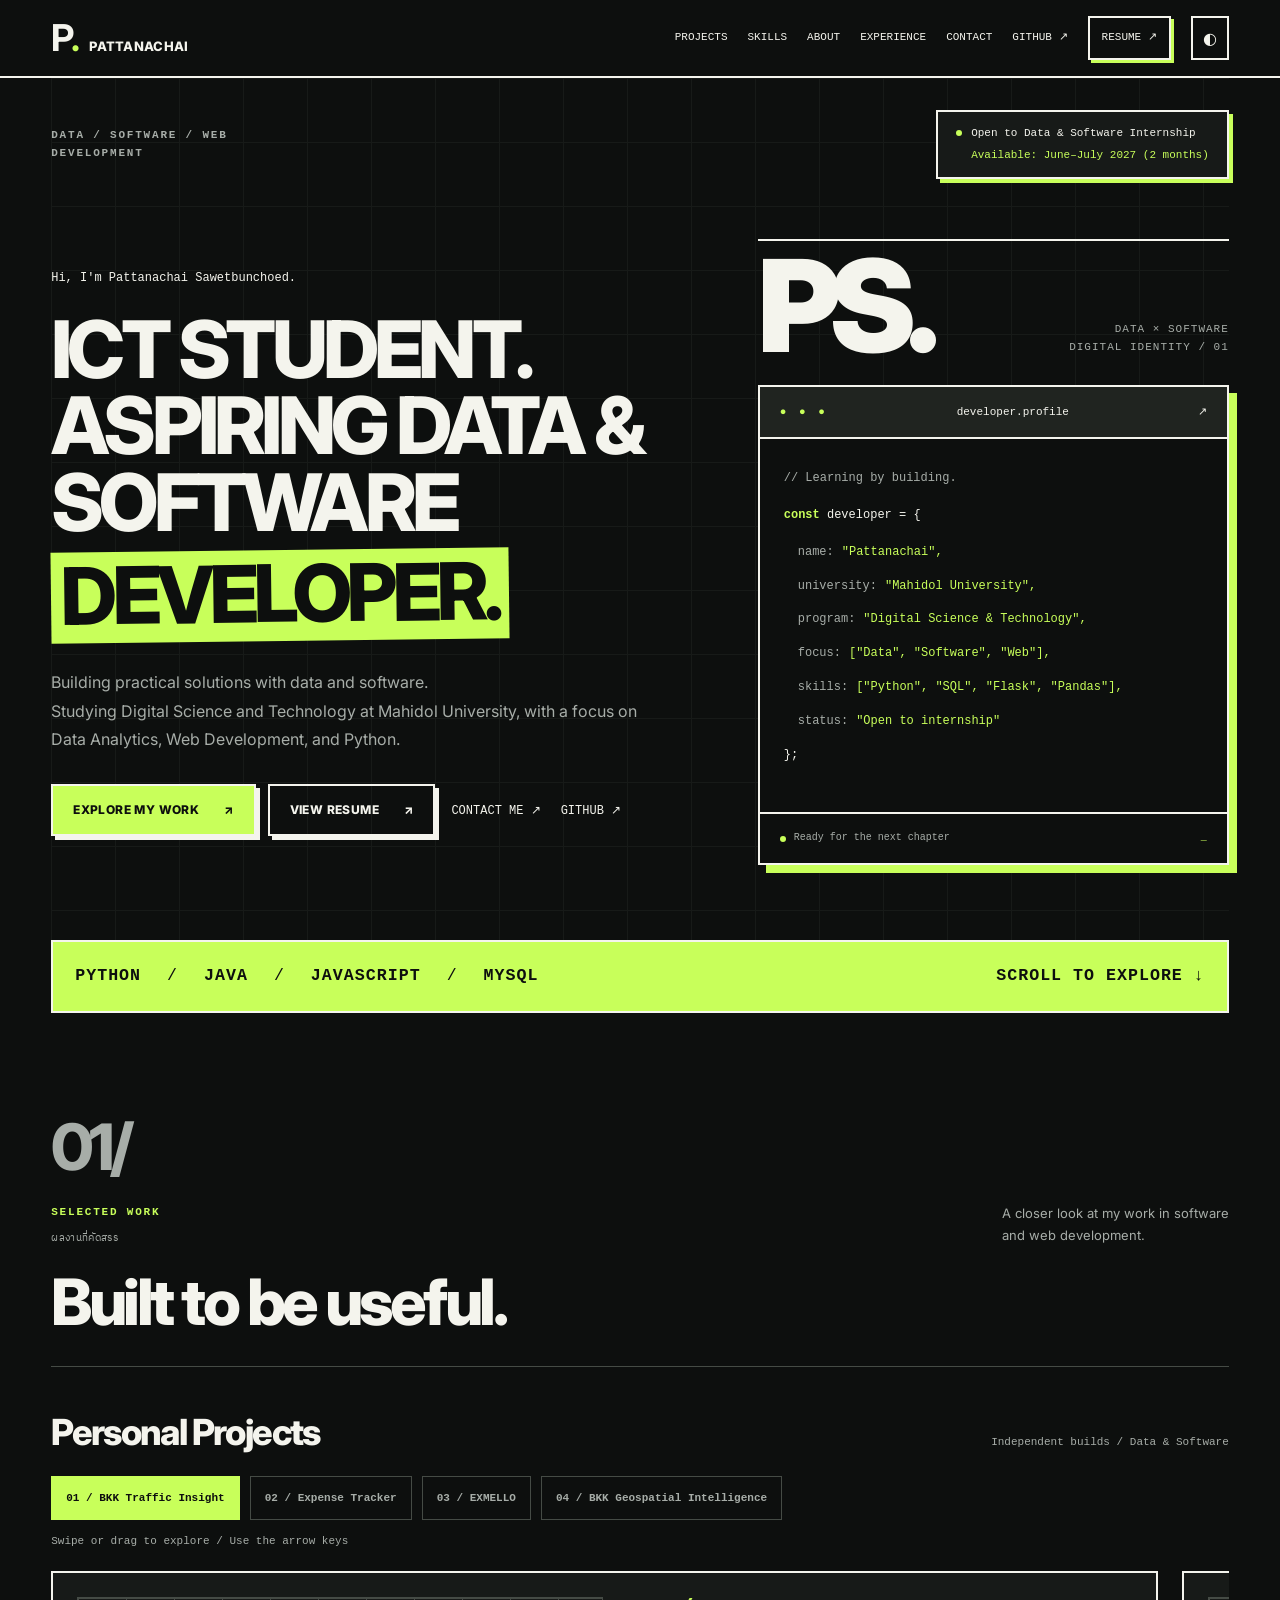
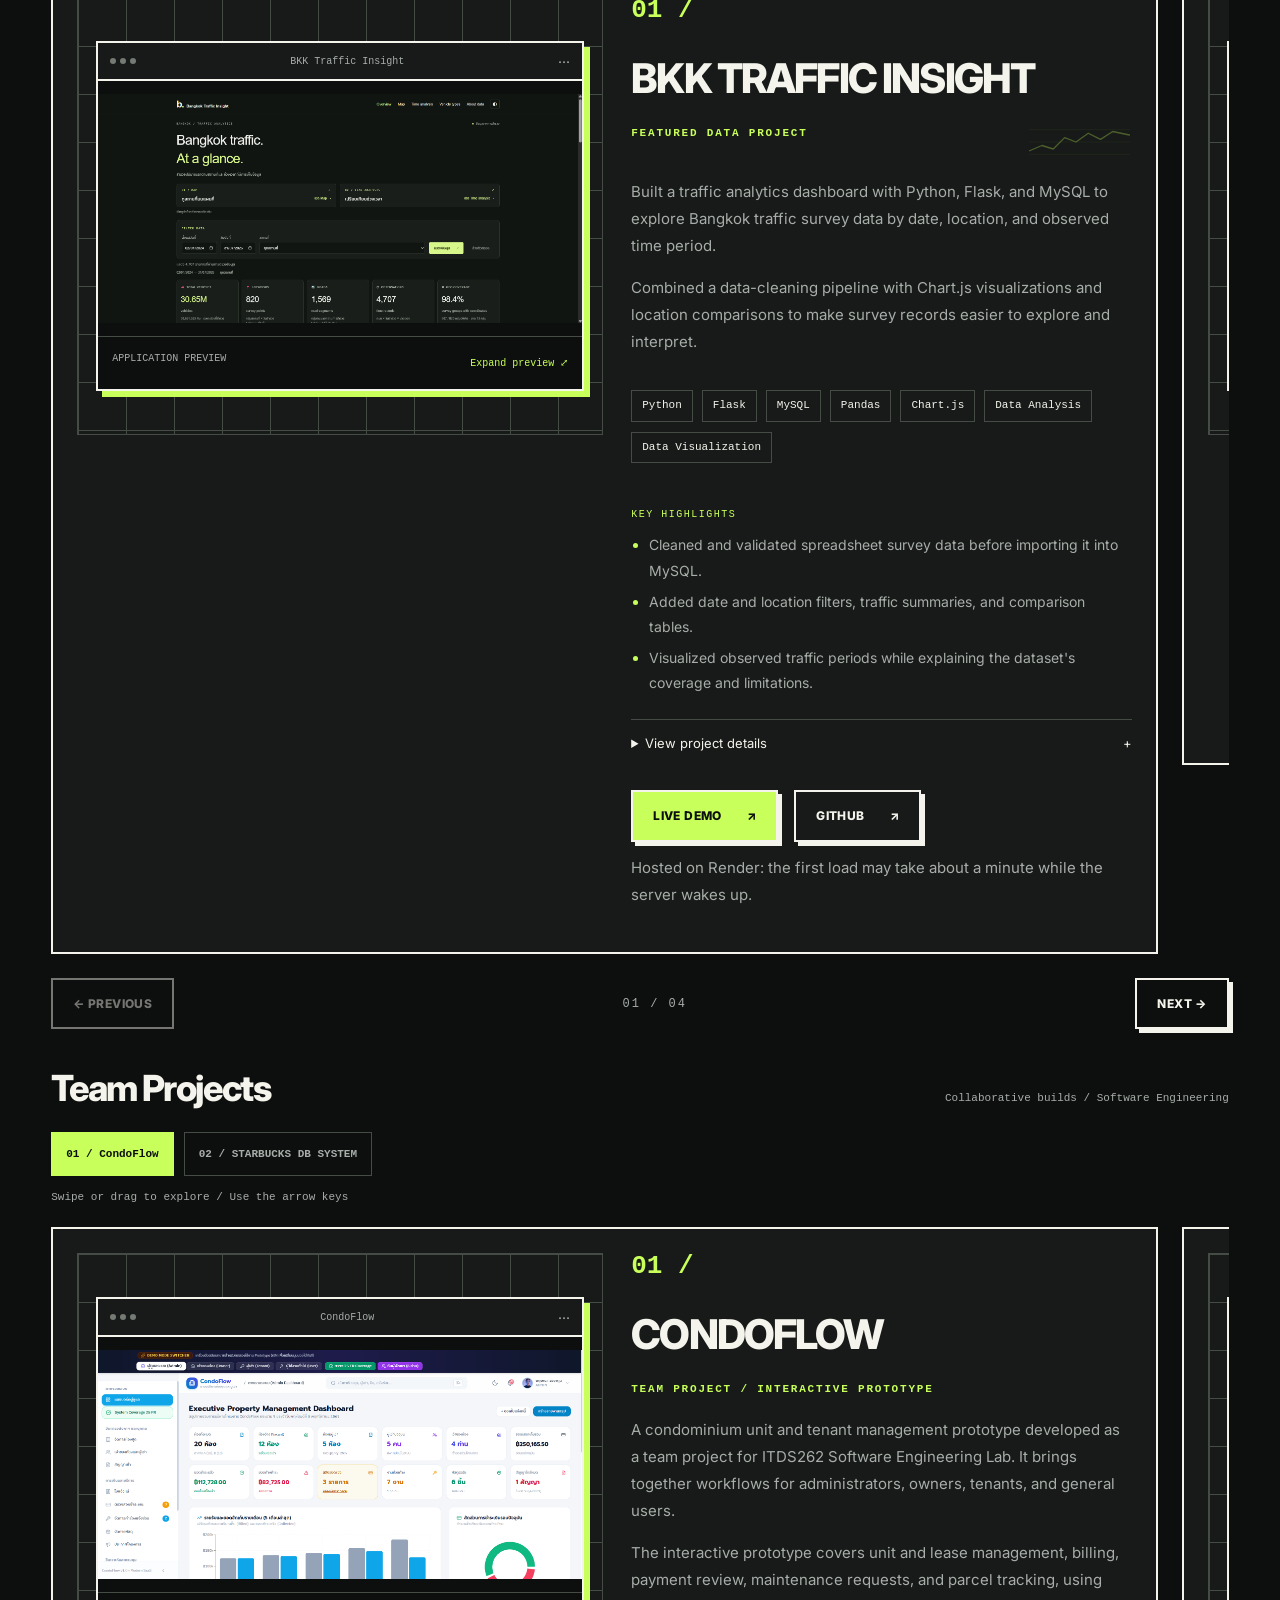
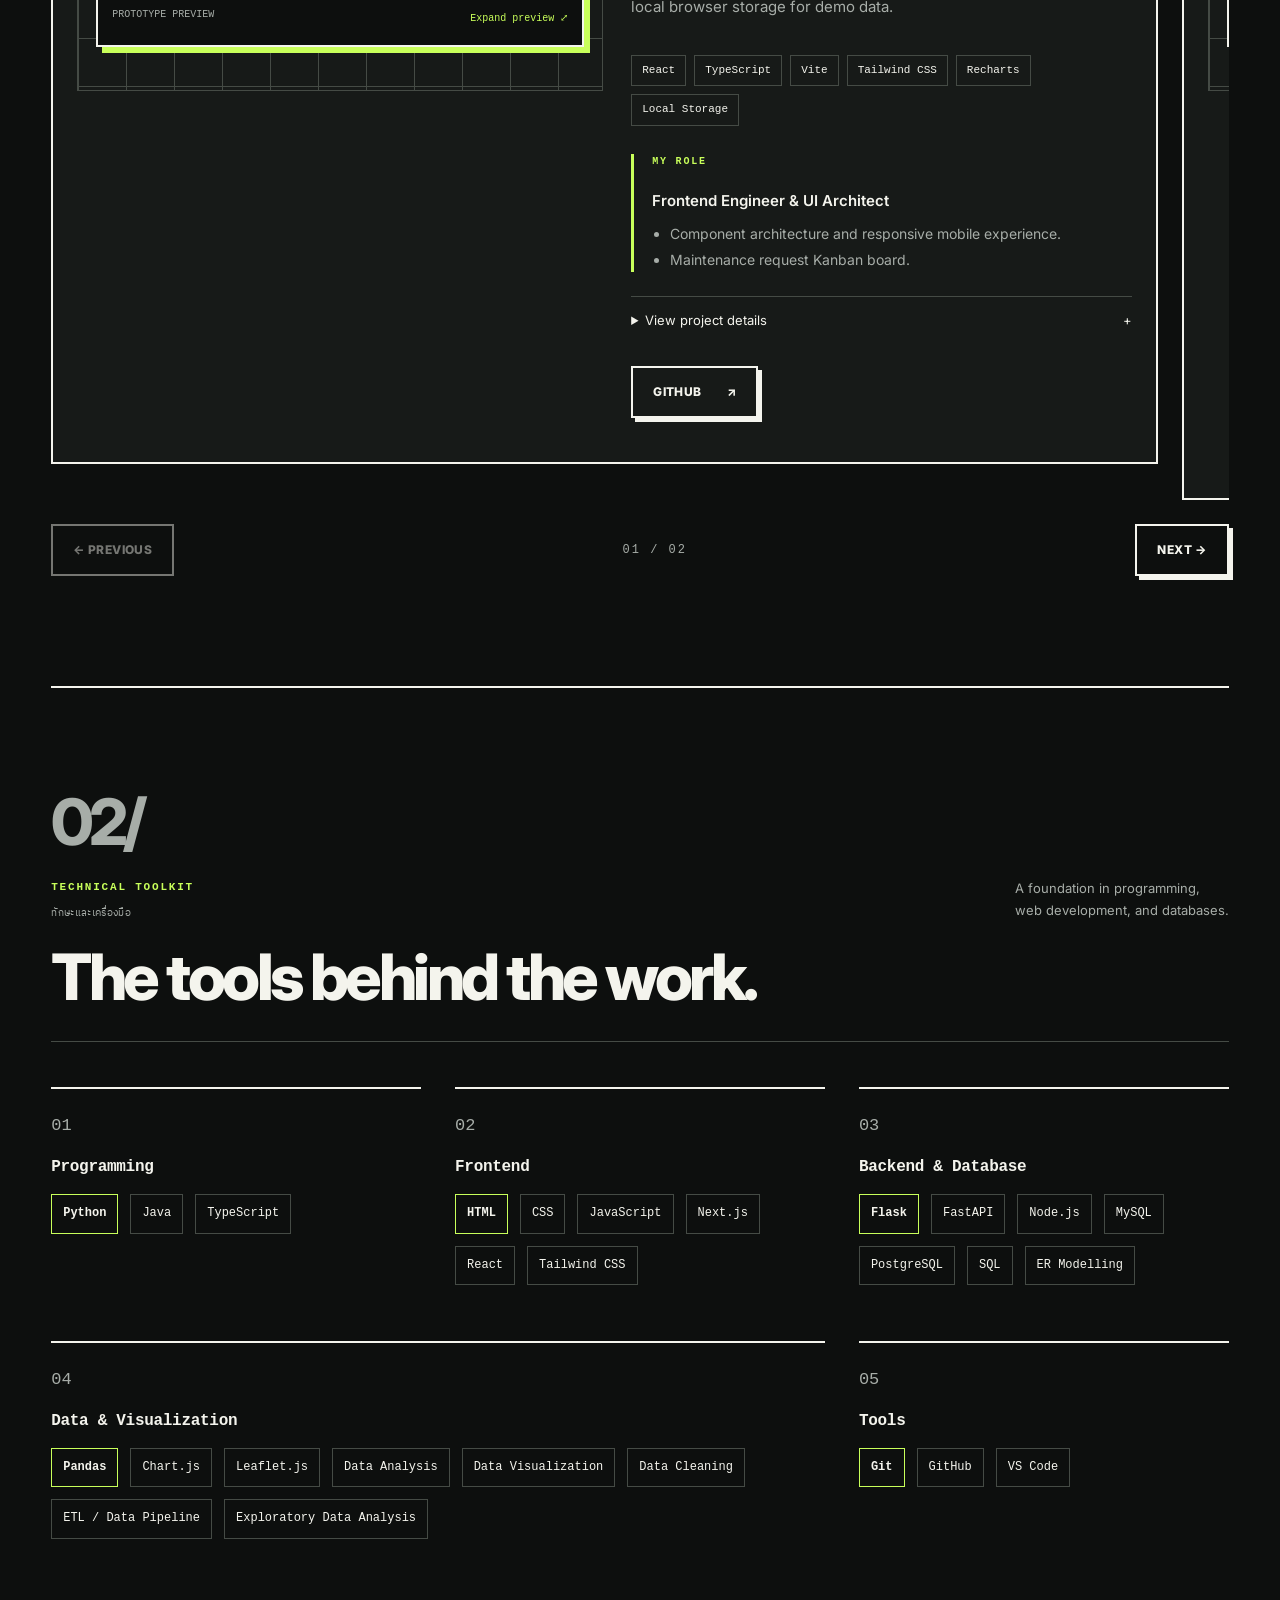
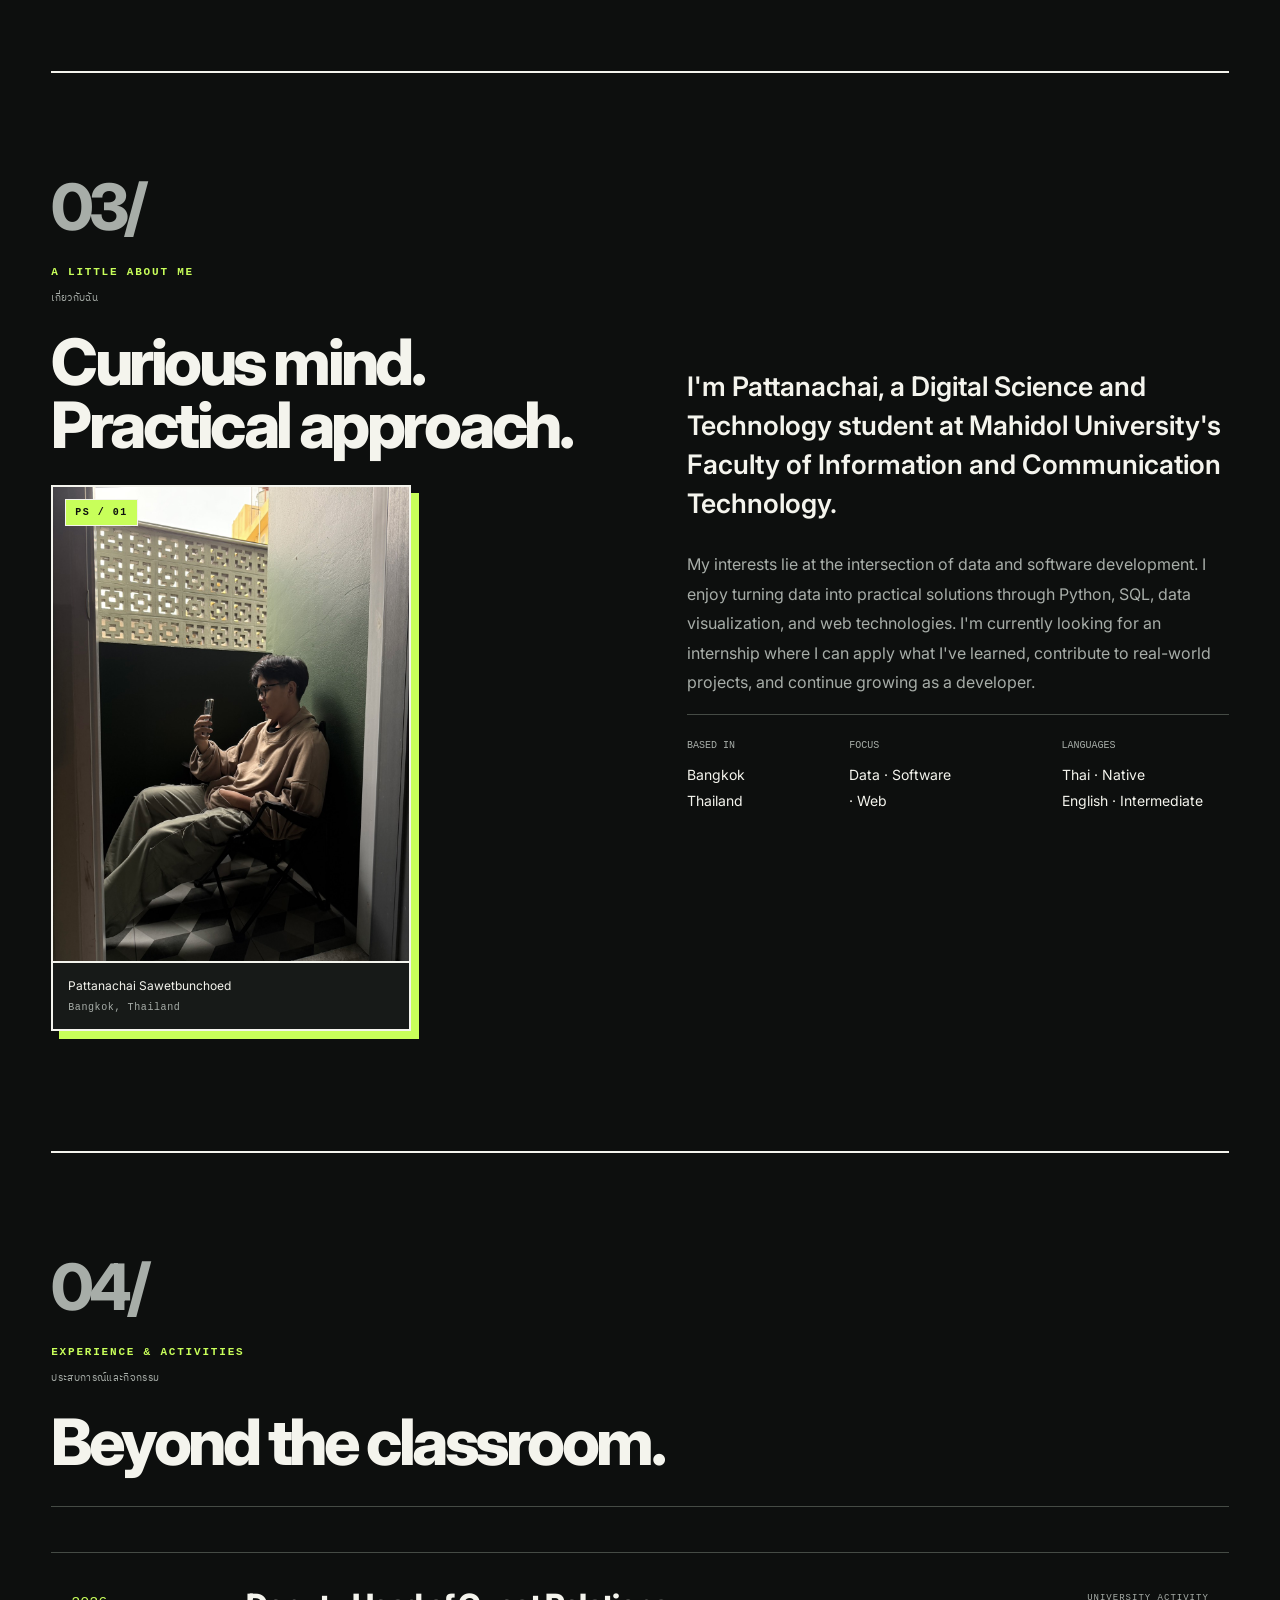
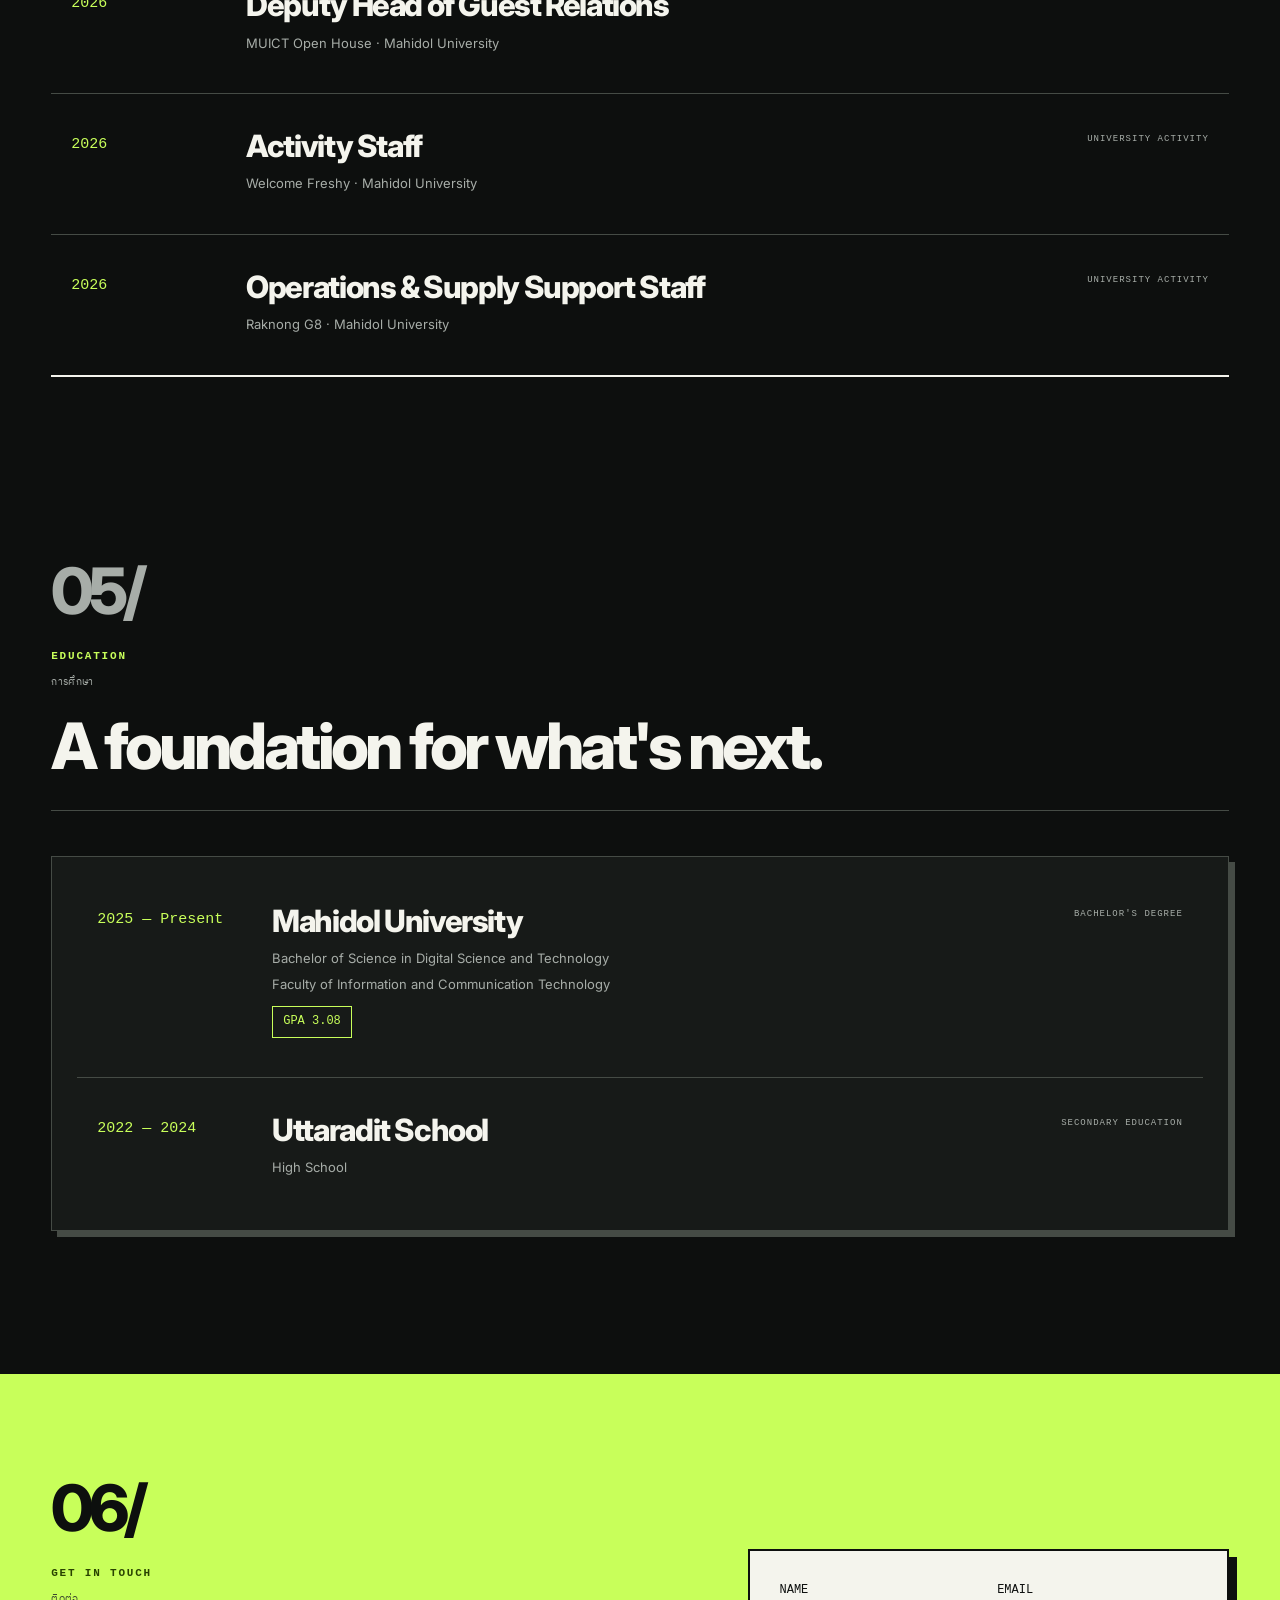
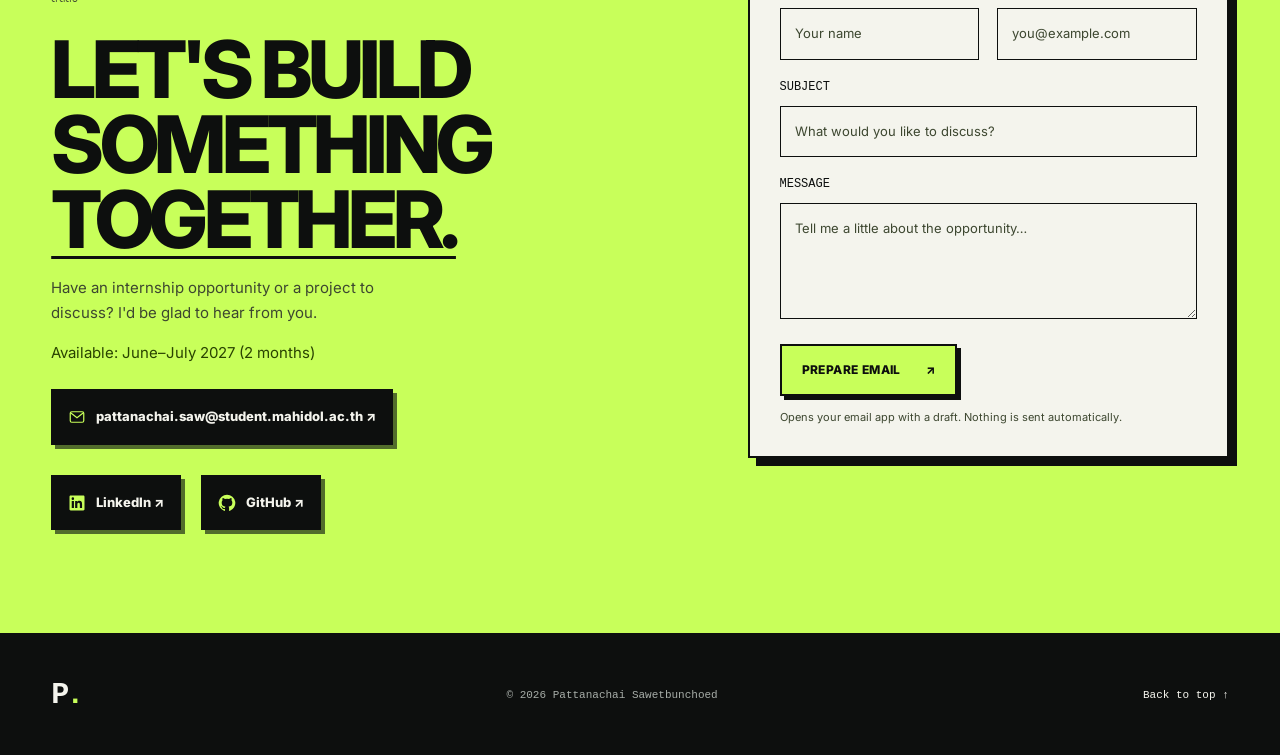
==== commit ea315dfc: "Add BKK Geospatial Intelligence to personal projects" ====
--- a/index.html
+++ b/index.html
@@ -31,6 +31,21 @@
 <article class="project"><div class="project-browser-visual"><figure class="browser-preview"><div class="browser-toolbar" aria-hidden="true"><span class="browser-dots"><i></i><i></i><i></i></span><span class="browser-address">Expense Tracker</span><span class="browser-menu">···</span></div><a class="browser-screen" href="expense-browser-preview.png" target="_blank" rel="noopener noreferrer" aria-label="View larger screenshot of Expense Tracker"><img src="expense-browser-preview.png" width="1900" height="907" loading="lazy" alt="Expense Tracker dashboard with income, expense, and balance summaries"></a><figcaption>APPLICATION PREVIEW <a href="expense-browser-preview.png" target="_blank" rel="noopener noreferrer">Expand preview ⤢</a></figcaption></figure></div><div class="project-content"><span class="project-number" aria-hidden="true">02 /</span><p class="eyebrow">FEATURED PROJECT</p><h4 class="project-title">Expense Tracker</h4><p>Built an income and expense tracking web application with Flask and MySQL, using Chart.js to turn financial records into visual summaries.</p><p>A practical way to record money coming in and going out, and understand it at a glance.</p><ul class="tags" aria-label="Project technologies"><li>Python</li><li>Flask</li><li>MySQL</li><li>Chart.js</li></ul><div class="project-highlights"><h5>KEY HIGHLIGHTS</h5><ul><li>Records income and expenses through a web application.</li><li>Presents chart-based summaries with Chart.js.</li><li>Uses Flask and MySQL for the application and database.</li></ul></div><details class="project-details"><summary>View project details <span>+</span></summary><div><h5>What it does</h5><p>Explore the application using the live demo below, or view its source code on GitHub.</p></div></details><div class="project-links"><a class="button primary" href="https://expense-tracker-sg.onrender.com/" target="_blank" rel="noopener noreferrer" aria-label="Open Expense Tracker live demo in a new tab">Live Demo <span aria-hidden="true">↗</span></a><a class="button" href="https://github.com/AoojunHappyman/Expense-Tracker" target="_blank" rel="noopener noreferrer" aria-label="View Expense Tracker source code on GitHub">GitHub <span aria-hidden="true">↗</span></a></div><p class="demo-note">Hosted on Render: the first load may take about a minute while the server wakes up.</p></div></article>
 <article class="project"><div class="project-browser-visual"><figure class="browser-preview"><div class="browser-toolbar" aria-hidden="true"><span class="browser-dots"><i></i><i></i><i></i></span><span class="browser-address">EXMELLO</span><span class="browser-menu">···</span></div><a class="browser-screen" href="exmello-browser-preview.png" target="_blank" rel="noopener noreferrer" aria-label="View larger screenshot of EXMELLO"><img src="exmello-browser-preview.png" width="1917" height="911" loading="lazy" alt="EXMELLO homepage with an exam-season mood check-in and supportive guidance"></a><figcaption>APPLICATION PREVIEW <a href="exmello-browser-preview.png" target="_blank" rel="noopener noreferrer">Expand preview ⤢</a></figcaption></figure></div><div class="project-content"><span class="project-number" aria-hidden="true">03 /</span><p class="eyebrow">FULL-STACK WEB APPLICATION</p><h4 class="project-title">EXMELLO</h4><p>Built an exam-season wellness companion with Next.js, React, and TypeScript to help students check in with their feelings and choose a practical next step.</p><p>Combined rule-based recommendations with focus timers, guided breathing, and short reset activities in a guest-friendly experience.</p><ul class="tags" aria-label="Project technologies"><li>Next.js</li><li>React</li><li>TypeScript</li><li>Tailwind CSS</li><li>FastAPI</li><li>PostgreSQL</li></ul><div class="project-highlights"><h5>KEY HIGHLIGHTS</h5><ul><li>Created a mood check-in flow with rule-based recommendations for focus, calm, and breaks.</li><li>Added a focus timer, guided breathing exercises, and short reset tools.</li><li>Integrated a FastAPI backend and PostgreSQL for account-based check-ins, recommendations, and focus sessions, while keeping guest history in the browser.</li></ul></div><details class="project-details"><summary>View project details <span>+</span></summary><div><h5>Small steps through exam season</h5><p>A student wellness and study-support application, not a clinical assessment tool.</p></div></details><div class="project-links"><a class="button primary" href="https://exmello.vercel.app/" target="_blank" rel="noopener noreferrer" aria-label="Open EXMELLO live demo in a new tab">Live Demo <span aria-hidden="true">↗</span></a><a class="button" href="https://github.com/AoojunHappyman/Exmello" target="_blank" rel="noopener noreferrer" aria-label="View EXMELLO source code on GitHub">GitHub <span aria-hidden="true">↗</span></a></div></div></article>
 
+
+<article class="project">
+<div class="project-browser-visual"><figure class="browser-preview">
+<div class="browser-toolbar" aria-hidden="true"><span class="browser-dots"><i></i><i></i><i></i></span><span class="browser-address">BKK Geospatial Intelligence</span><span class="browser-menu">···</span></div>
+<a class="browser-screen" href="bkk-geospatial-preview.png" target="_blank" rel="noopener noreferrer" aria-label="View larger screenshot of BKK Geospatial Intelligence"><img src="bkk-geospatial-preview.png" width="1901" height="906" loading="lazy" alt="BKK Geospatial Intelligence district explorer with a population density choropleth map of Bangkok"></a>
+<figcaption>APPLICATION PREVIEW <a href="bkk-geospatial-preview.png" target="_blank" rel="noopener noreferrer">Expand preview ⤢</a></figcaption>
+</figure></div>
+<div class="project-content"><span class="project-number" aria-hidden="true">04 /</span><p class="eyebrow">GEOSPATIAL DATA APPLICATION</p><h4 class="project-title">BKK Geospatial Intelligence</h4>
+<p>Built a geospatial analytics platform for Bangkok's 50 districts, connecting public datasets through a Python ETL pipeline, PostgreSQL/PostGIS, and a FastAPI backend.</p>
+<p>The React and TypeScript interface uses MapLibre for interactive choropleth maps, district exploration, and comparisons across population, transport, health services, and flood-related indicators.</p>
+<ul class="tags" aria-label="Project technologies"><li>Python</li><li>GeoPandas</li><li>PostgreSQL</li><li>PostGIS</li><li>FastAPI</li><li>React</li><li>TypeScript</li><li>MapLibre</li></ul>
+<div class="project-highlights"><h5>KEY HIGHLIGHTS</h5><ul><li>Validated and joined public datasets with district boundaries using geospatial ETL.</li><li>Added district search, metric filters, and comparisons of selected districts.</li><li>Included source documentation, CSV exports, and shareable analysis views.</li></ul></div>
+<details class="project-details"><summary>View project details <span>+</span></summary><div><h5>Public data in a spatial context</h5><p>Combines sources from BMA, DOPA, the Department of Rail Transport, and OpenStreetMap. Dataset periods and calculation methods are documented; the indicators describe published observations rather than live conditions.</p></div></details>
+<div class="project-links"><a class="button primary" href="https://bkkgeo.vercel.app/?metric=population_density&amp;rank=bottom" target="_blank" rel="noopener noreferrer" aria-label="Open BKK Geospatial Intelligence live demo in a new tab">Live Demo <span aria-hidden="true">↗</span></a><a class="button" href="https://github.com/AoojunHappyman/BKK-Geospatial-Intelligence" target="_blank" rel="noopener noreferrer" aria-label="View BKK Geospatial Intelligence source code on GitHub">GitHub <span aria-hidden="true">↗</span></a></div>
+</div></article>
 </div>
 <div class="project-carousel-controls" hidden><button class="button project-prev" type="button" aria-controls="project-track">← Previous</button><span class="project-carousel-counter" role="status" aria-live="polite" aria-atomic="true"></span><button class="button project-next" type="button" aria-controls="project-track">Next →</button></div>
 </div>
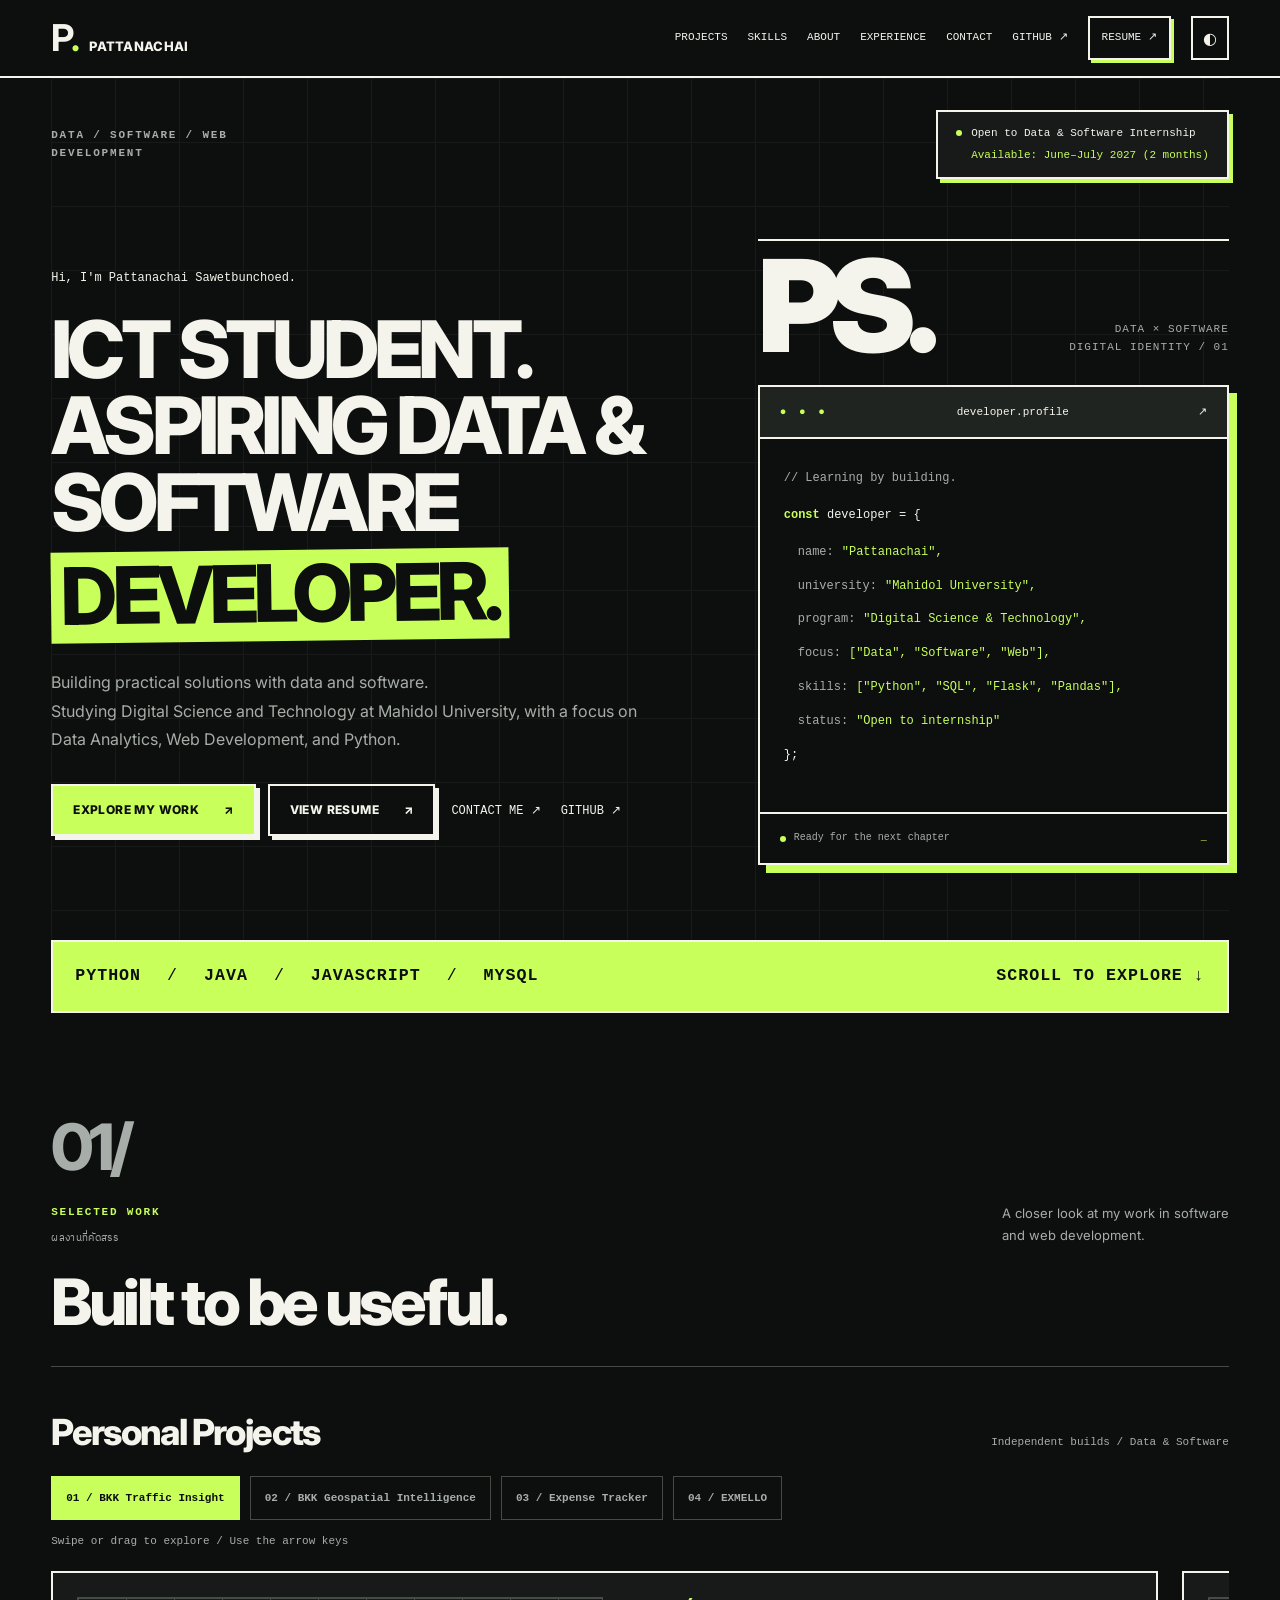
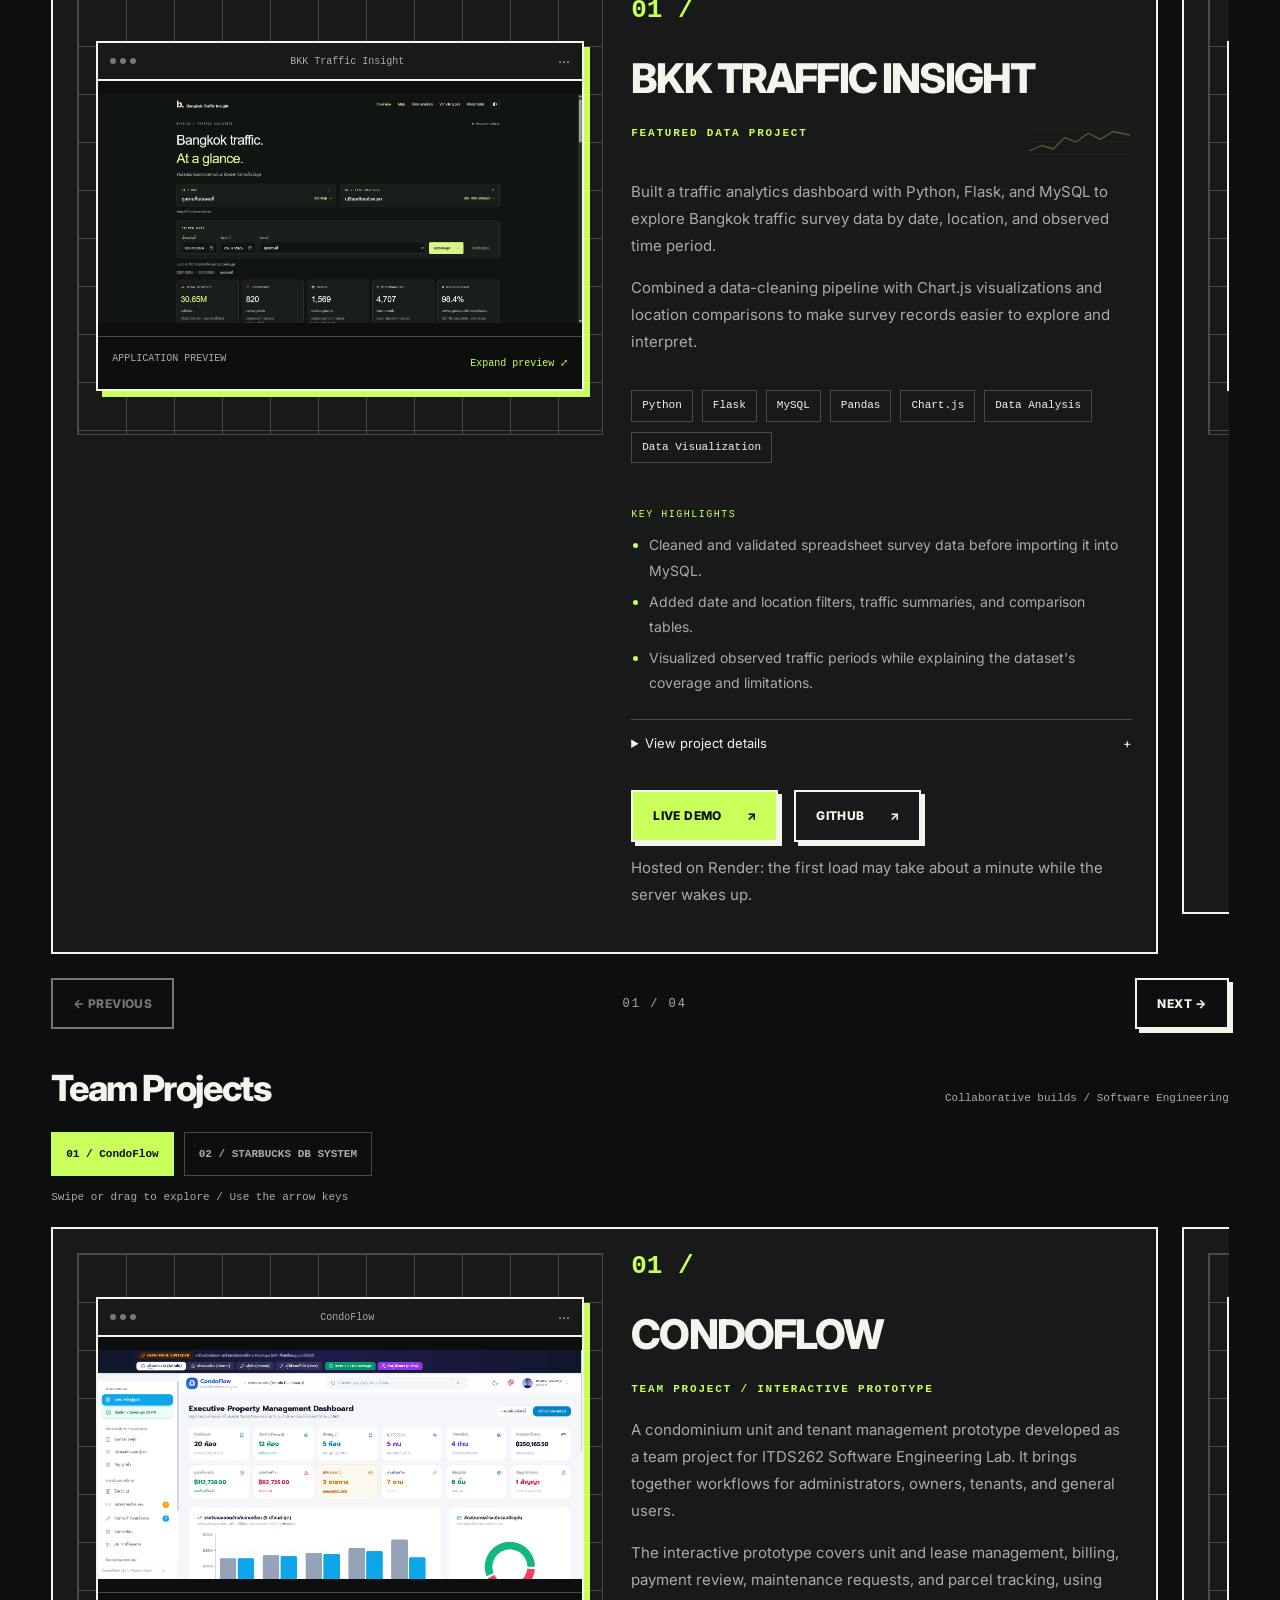
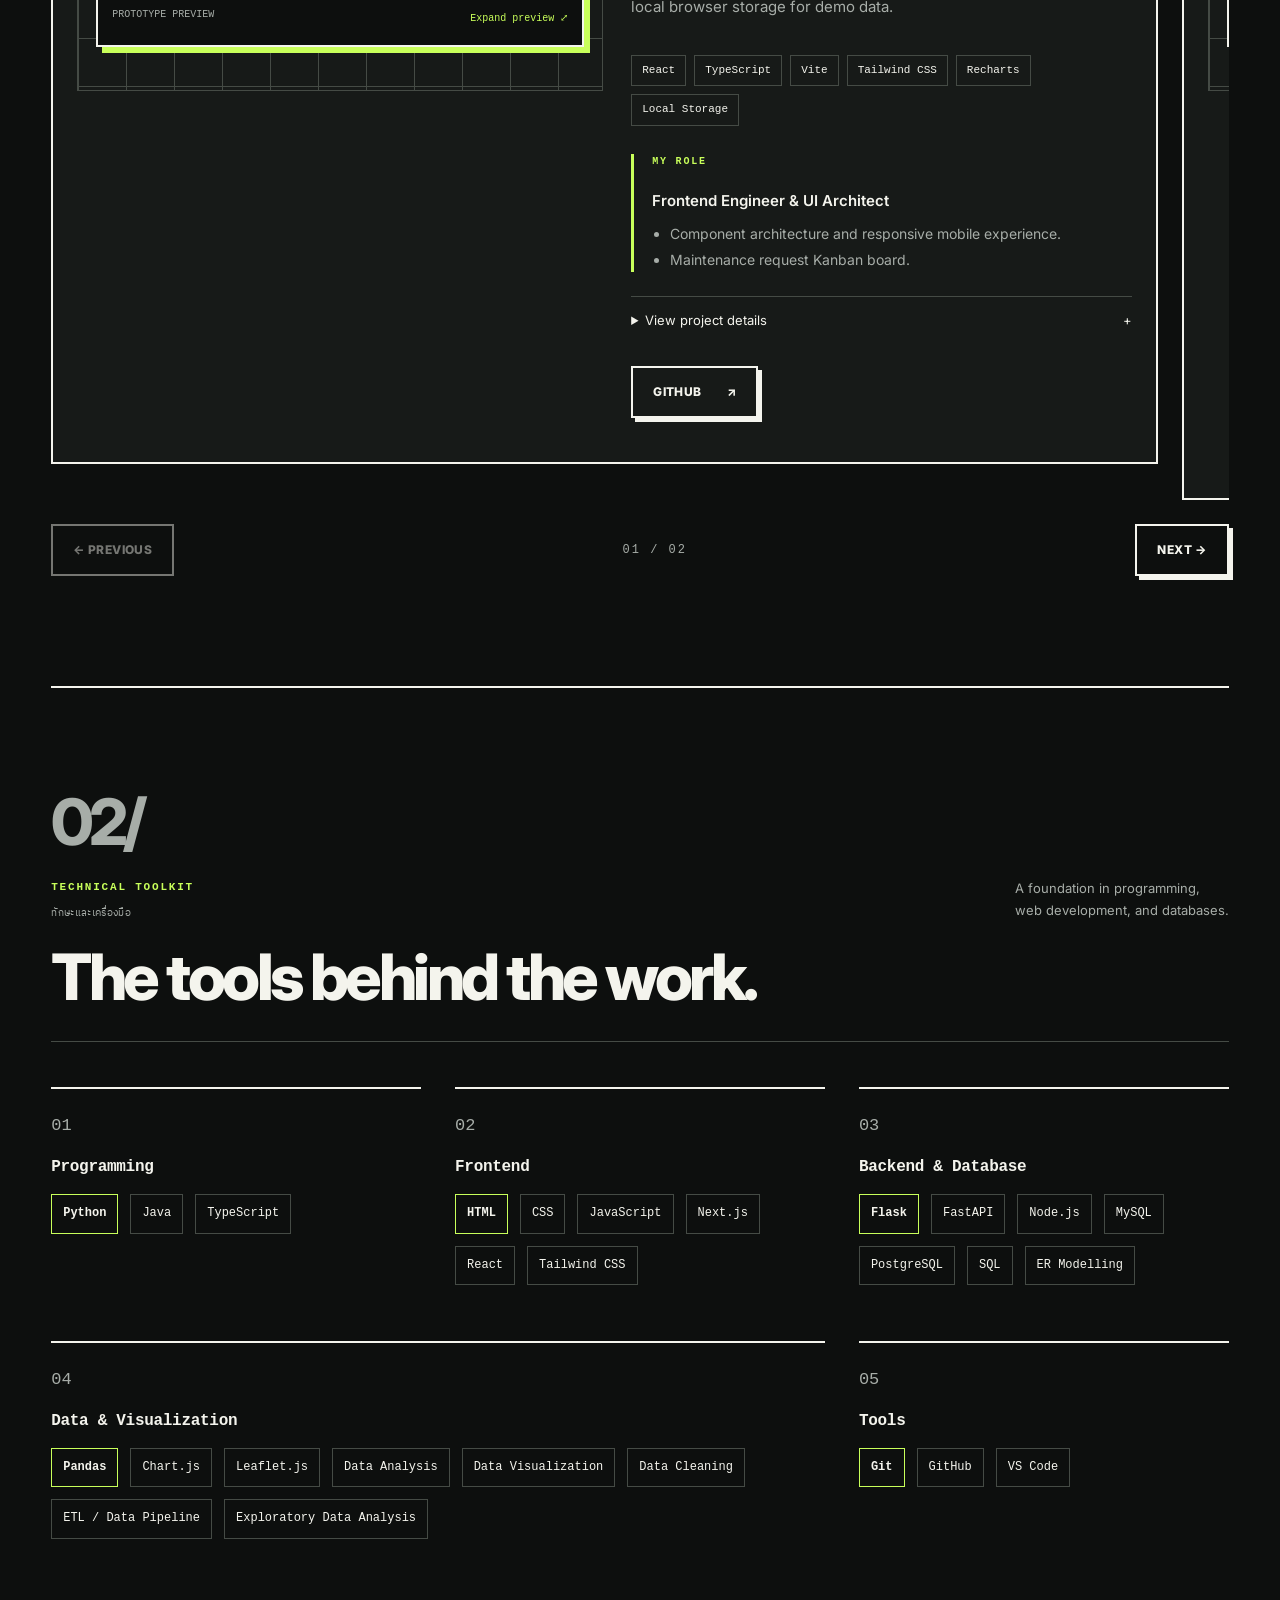
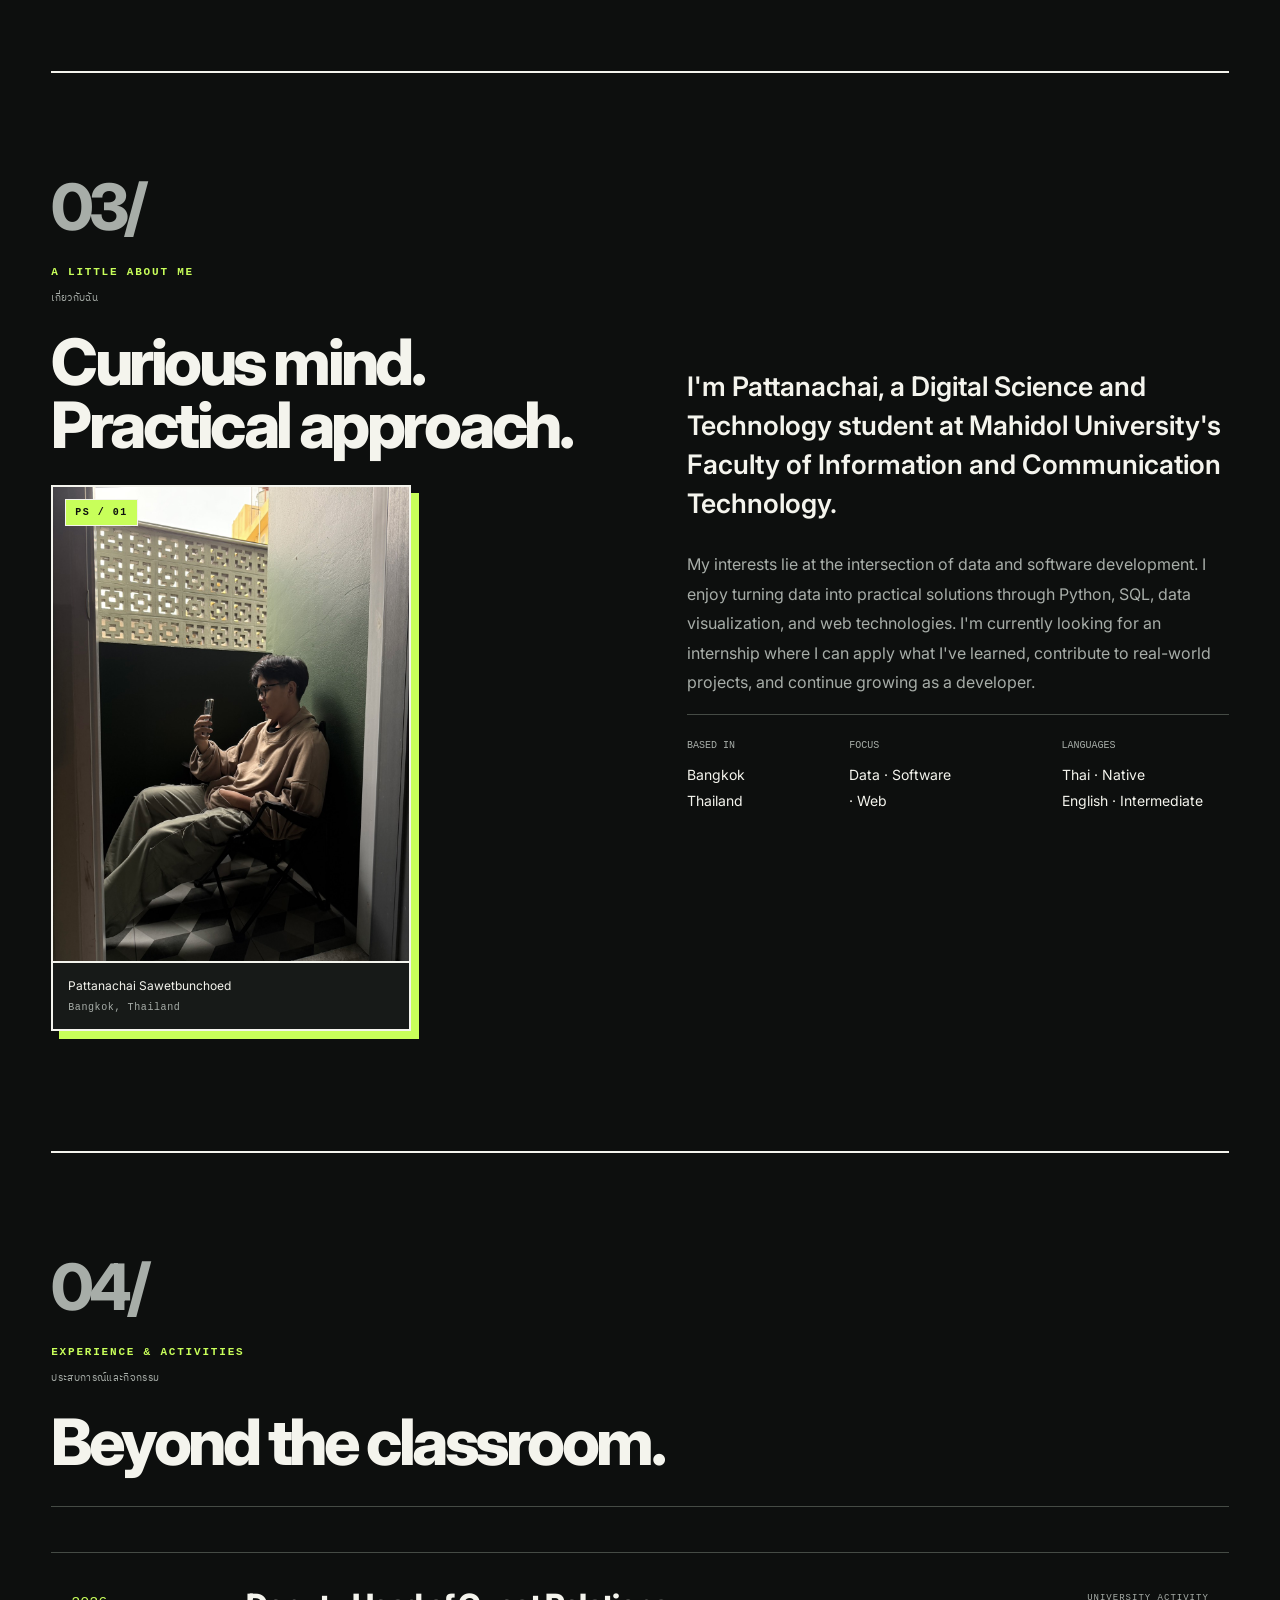
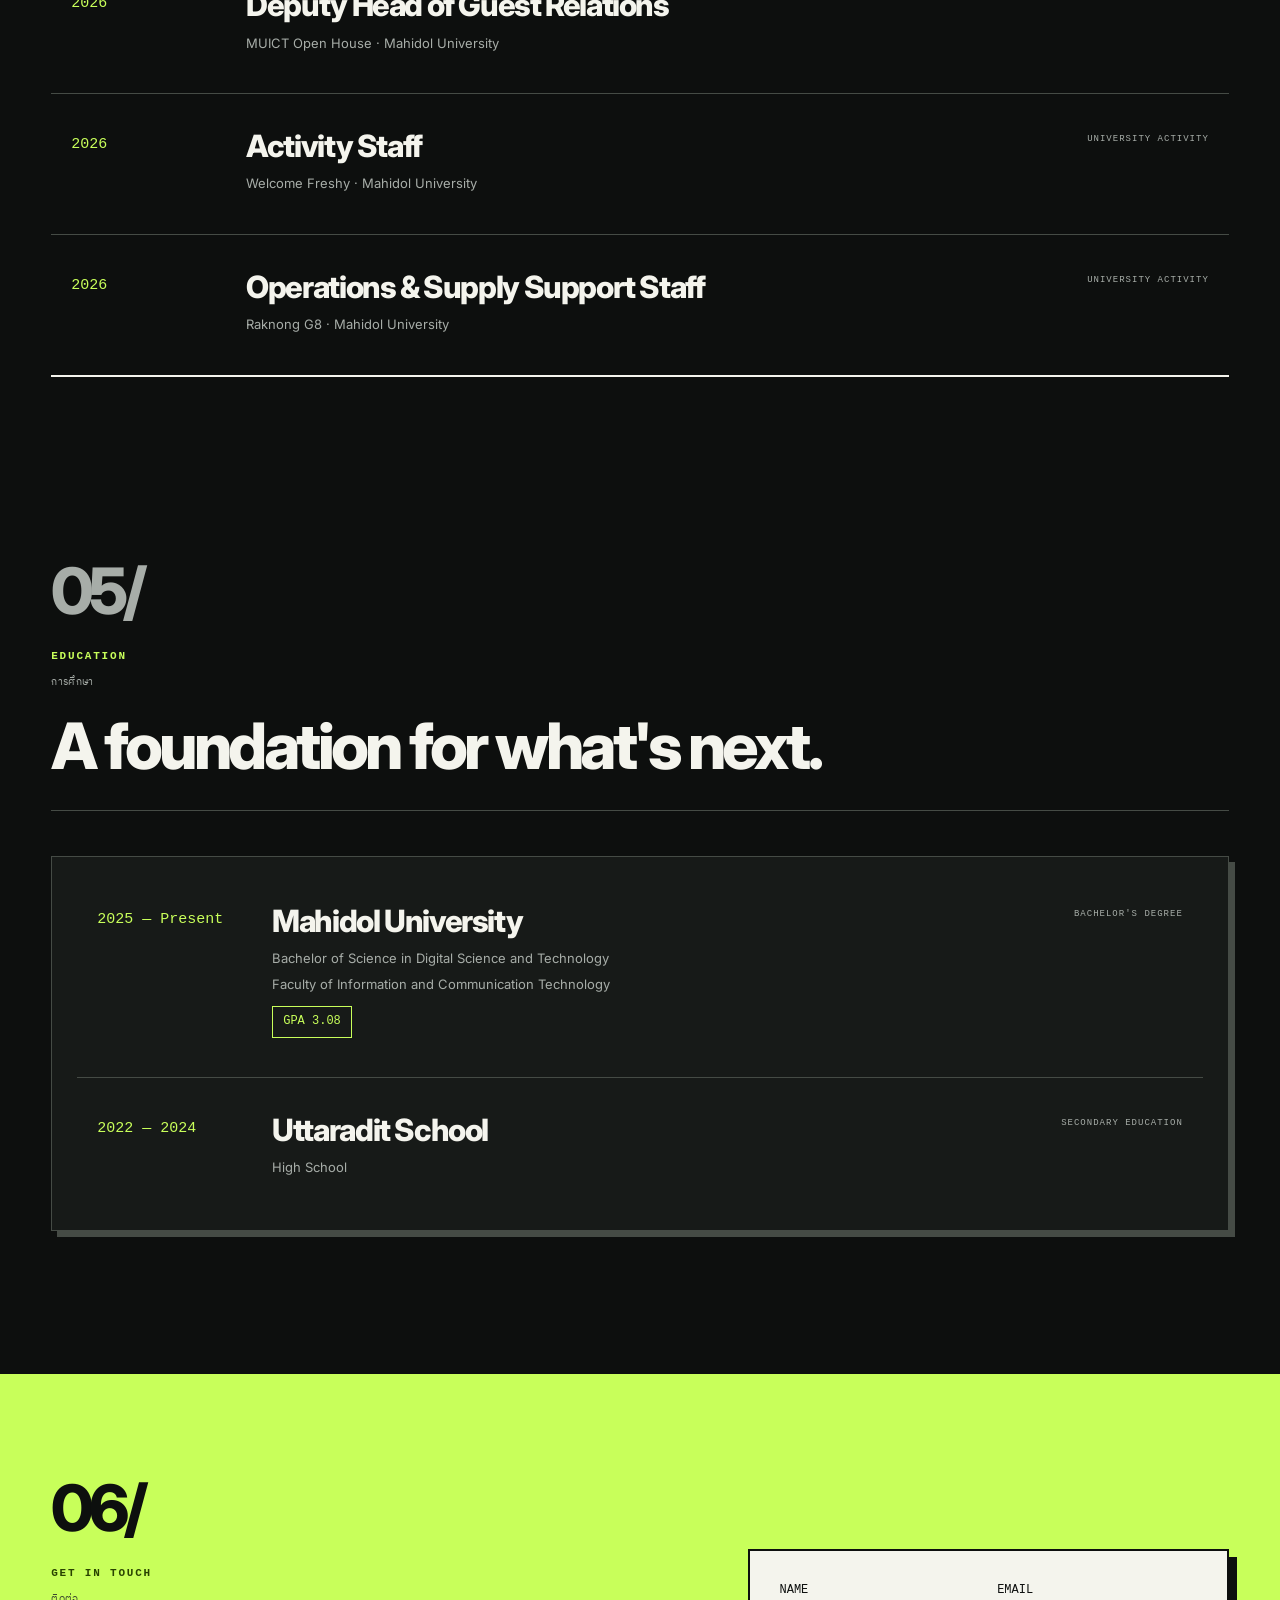
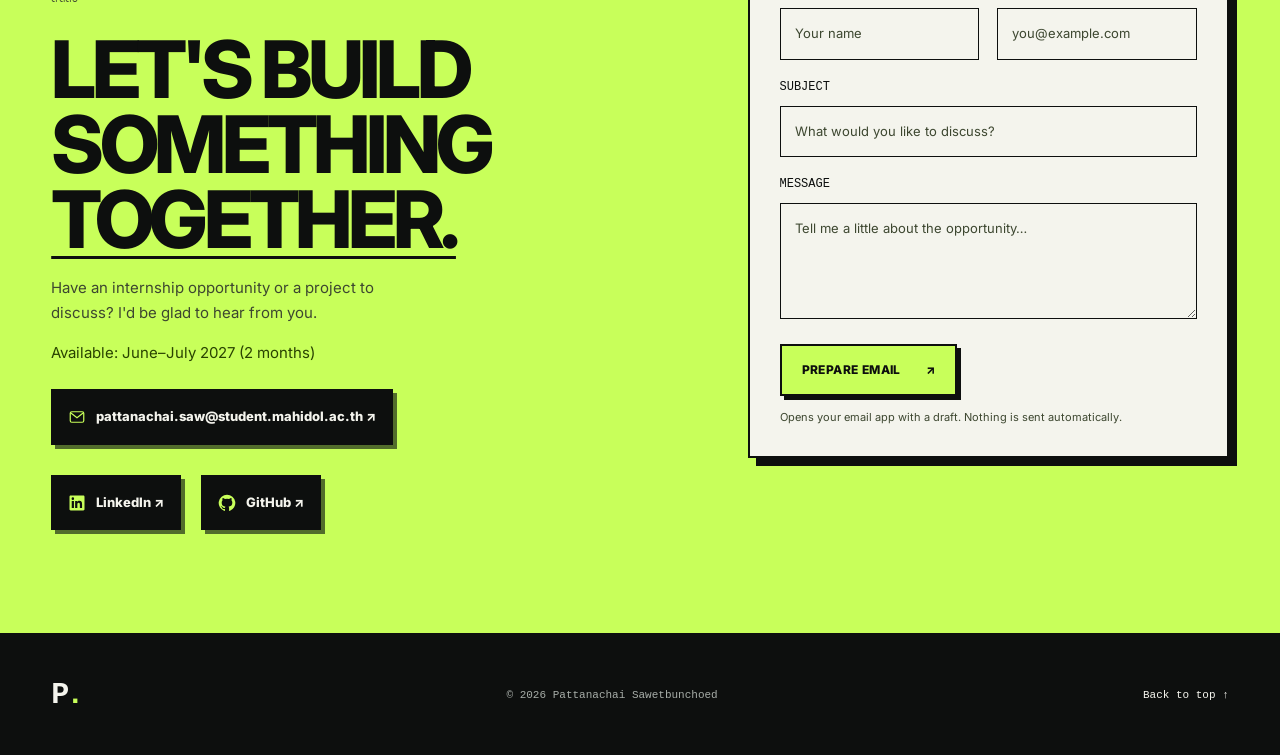
==== commit d3433e31: "Move BKK Geospatial Intelligence to second personal project" ====
--- a/index.html
+++ b/index.html
@@ -28,17 +28,13 @@
 <div class="project-picker" aria-label="Choose a personal project" hidden></div><p class="project-swipe-hint" hidden>Swipe or drag to explore / Use the arrow keys</p>
 <div class="project-grid" id="project-track">
 <article class="project project-featured-data"><div class="project-browser-visual"><figure class="browser-preview"><div class="browser-toolbar" aria-hidden="true"><span class="browser-dots"><i></i><i></i><i></i></span><span class="browser-address">BKK Traffic Insight</span><span class="browser-menu">···</span></div><a class="browser-screen" href="bkk-browser-preview.png" target="_blank" rel="noopener noreferrer" aria-label="View larger screenshot of BKK Traffic Insight"><img src="bkk-browser-preview.png" width="1900" height="907" loading="lazy" alt="BKK Traffic Insight dashboard with traffic filters and survey summaries"></a><figcaption>APPLICATION PREVIEW <a href="bkk-browser-preview.png" target="_blank" rel="noopener noreferrer">Expand preview ⤢</a></figcaption></figure></div><div class="project-content"><span class="project-number" aria-hidden="true">01 /</span><div class="data-project-heading"><p class="eyebrow">FEATURED DATA PROJECT</p><svg class="data-trend" viewBox="0 0 120 38" fill="none" aria-hidden="true" focusable="false"><path d="M2 33H118M2 19H118M2 5H118" stroke="currentColor" stroke-opacity=".2"/><path d="M3 29 17 23 30 27 43 14 56 19 70 9 84 16 98 7 117 11" stroke="currentColor" stroke-width="1.5" stroke-linecap="round" stroke-linejoin="round"/></svg></div><h4 class="project-title">BKK Traffic Insight</h4><p>Built a traffic analytics dashboard with Python, Flask, and MySQL to explore Bangkok traffic survey data by date, location, and observed time period.</p><p>Combined a data-cleaning pipeline with Chart.js visualizations and location comparisons to make survey records easier to explore and interpret.</p><ul class="tags" aria-label="Project technologies"><li>Python</li><li>Flask</li><li>MySQL</li><li>Pandas</li><li>Chart.js</li><li>Data Analysis</li><li>Data Visualization</li></ul><div class="project-highlights"><h5>KEY HIGHLIGHTS</h5><ul><li>Cleaned and validated spreadsheet survey data before importing it into MySQL.</li><li>Added date and location filters, traffic summaries, and comparison tables.</li><li>Visualized observed traffic periods while explaining the dataset's coverage and limitations.</li></ul></div><details class="project-details"><summary>View project details <span>+</span></summary><div><h5>From survey reports to insights</h5><p>Based on Bangkok Metropolitan Administration traffic survey reports. Survey counts are historical observations, not live traffic or a direct measure of congestion.</p></div></details><div class="project-links"><a class="button primary" href="https://bangkok-traffic-insight.onrender.com/" target="_blank" rel="noopener noreferrer" aria-label="Open BKK Traffic Insight live demo in a new tab">Live Demo <span aria-hidden="true">↗</span></a><a class="button" href="https://github.com/AoojunHappyman/BKK-Traffic-Insight" target="_blank" rel="noopener noreferrer" aria-label="View BKK Traffic Insight source code on GitHub">GitHub <span aria-hidden="true">↗</span></a></div><p class="demo-note">Hosted on Render: the first load may take about a minute while the server wakes up.</p></div></article>
-<article class="project"><div class="project-browser-visual"><figure class="browser-preview"><div class="browser-toolbar" aria-hidden="true"><span class="browser-dots"><i></i><i></i><i></i></span><span class="browser-address">Expense Tracker</span><span class="browser-menu">···</span></div><a class="browser-screen" href="expense-browser-preview.png" target="_blank" rel="noopener noreferrer" aria-label="View larger screenshot of Expense Tracker"><img src="expense-browser-preview.png" width="1900" height="907" loading="lazy" alt="Expense Tracker dashboard with income, expense, and balance summaries"></a><figcaption>APPLICATION PREVIEW <a href="expense-browser-preview.png" target="_blank" rel="noopener noreferrer">Expand preview ⤢</a></figcaption></figure></div><div class="project-content"><span class="project-number" aria-hidden="true">02 /</span><p class="eyebrow">FEATURED PROJECT</p><h4 class="project-title">Expense Tracker</h4><p>Built an income and expense tracking web application with Flask and MySQL, using Chart.js to turn financial records into visual summaries.</p><p>A practical way to record money coming in and going out, and understand it at a glance.</p><ul class="tags" aria-label="Project technologies"><li>Python</li><li>Flask</li><li>MySQL</li><li>Chart.js</li></ul><div class="project-highlights"><h5>KEY HIGHLIGHTS</h5><ul><li>Records income and expenses through a web application.</li><li>Presents chart-based summaries with Chart.js.</li><li>Uses Flask and MySQL for the application and database.</li></ul></div><details class="project-details"><summary>View project details <span>+</span></summary><div><h5>What it does</h5><p>Explore the application using the live demo below, or view its source code on GitHub.</p></div></details><div class="project-links"><a class="button primary" href="https://expense-tracker-sg.onrender.com/" target="_blank" rel="noopener noreferrer" aria-label="Open Expense Tracker live demo in a new tab">Live Demo <span aria-hidden="true">↗</span></a><a class="button" href="https://github.com/AoojunHappyman/Expense-Tracker" target="_blank" rel="noopener noreferrer" aria-label="View Expense Tracker source code on GitHub">GitHub <span aria-hidden="true">↗</span></a></div><p class="demo-note">Hosted on Render: the first load may take about a minute while the server wakes up.</p></div></article>
-<article class="project"><div class="project-browser-visual"><figure class="browser-preview"><div class="browser-toolbar" aria-hidden="true"><span class="browser-dots"><i></i><i></i><i></i></span><span class="browser-address">EXMELLO</span><span class="browser-menu">···</span></div><a class="browser-screen" href="exmello-browser-preview.png" target="_blank" rel="noopener noreferrer" aria-label="View larger screenshot of EXMELLO"><img src="exmello-browser-preview.png" width="1917" height="911" loading="lazy" alt="EXMELLO homepage with an exam-season mood check-in and supportive guidance"></a><figcaption>APPLICATION PREVIEW <a href="exmello-browser-preview.png" target="_blank" rel="noopener noreferrer">Expand preview ⤢</a></figcaption></figure></div><div class="project-content"><span class="project-number" aria-hidden="true">03 /</span><p class="eyebrow">FULL-STACK WEB APPLICATION</p><h4 class="project-title">EXMELLO</h4><p>Built an exam-season wellness companion with Next.js, React, and TypeScript to help students check in with their feelings and choose a practical next step.</p><p>Combined rule-based recommendations with focus timers, guided breathing, and short reset activities in a guest-friendly experience.</p><ul class="tags" aria-label="Project technologies"><li>Next.js</li><li>React</li><li>TypeScript</li><li>Tailwind CSS</li><li>FastAPI</li><li>PostgreSQL</li></ul><div class="project-highlights"><h5>KEY HIGHLIGHTS</h5><ul><li>Created a mood check-in flow with rule-based recommendations for focus, calm, and breaks.</li><li>Added a focus timer, guided breathing exercises, and short reset tools.</li><li>Integrated a FastAPI backend and PostgreSQL for account-based check-ins, recommendations, and focus sessions, while keeping guest history in the browser.</li></ul></div><details class="project-details"><summary>View project details <span>+</span></summary><div><h5>Small steps through exam season</h5><p>A student wellness and study-support application, not a clinical assessment tool.</p></div></details><div class="project-links"><a class="button primary" href="https://exmello.vercel.app/" target="_blank" rel="noopener noreferrer" aria-label="Open EXMELLO live demo in a new tab">Live Demo <span aria-hidden="true">↗</span></a><a class="button" href="https://github.com/AoojunHappyman/Exmello" target="_blank" rel="noopener noreferrer" aria-label="View EXMELLO source code on GitHub">GitHub <span aria-hidden="true">↗</span></a></div></div></article>
-
-
 <article class="project">
 <div class="project-browser-visual"><figure class="browser-preview">
 <div class="browser-toolbar" aria-hidden="true"><span class="browser-dots"><i></i><i></i><i></i></span><span class="browser-address">BKK Geospatial Intelligence</span><span class="browser-menu">···</span></div>
 <a class="browser-screen" href="bkk-geospatial-preview.png" target="_blank" rel="noopener noreferrer" aria-label="View larger screenshot of BKK Geospatial Intelligence"><img src="bkk-geospatial-preview.png" width="1901" height="906" loading="lazy" alt="BKK Geospatial Intelligence district explorer with a population density choropleth map of Bangkok"></a>
 <figcaption>APPLICATION PREVIEW <a href="bkk-geospatial-preview.png" target="_blank" rel="noopener noreferrer">Expand preview ⤢</a></figcaption>
 </figure></div>
-<div class="project-content"><span class="project-number" aria-hidden="true">04 /</span><p class="eyebrow">GEOSPATIAL DATA APPLICATION</p><h4 class="project-title">BKK Geospatial Intelligence</h4>
+<div class="project-content"><span class="project-number" aria-hidden="true">02 /</span><p class="eyebrow">GEOSPATIAL DATA APPLICATION</p><h4 class="project-title">BKK Geospatial Intelligence</h4>
 <p>Built a geospatial analytics platform for Bangkok's 50 districts, connecting public datasets through a Python ETL pipeline, PostgreSQL/PostGIS, and a FastAPI backend.</p>
 <p>The React and TypeScript interface uses MapLibre for interactive choropleth maps, district exploration, and comparisons across population, transport, health services, and flood-related indicators.</p>
 <ul class="tags" aria-label="Project technologies"><li>Python</li><li>GeoPandas</li><li>PostgreSQL</li><li>PostGIS</li><li>FastAPI</li><li>React</li><li>TypeScript</li><li>MapLibre</li></ul>
@@ -46,6 +42,8 @@
 <details class="project-details"><summary>View project details <span>+</span></summary><div><h5>Public data in a spatial context</h5><p>Combines sources from BMA, DOPA, the Department of Rail Transport, and OpenStreetMap. Dataset periods and calculation methods are documented; the indicators describe published observations rather than live conditions.</p></div></details>
 <div class="project-links"><a class="button primary" href="https://bkkgeo.vercel.app/?metric=population_density&amp;rank=bottom" target="_blank" rel="noopener noreferrer" aria-label="Open BKK Geospatial Intelligence live demo in a new tab">Live Demo <span aria-hidden="true">↗</span></a><a class="button" href="https://github.com/AoojunHappyman/BKK-Geospatial-Intelligence" target="_blank" rel="noopener noreferrer" aria-label="View BKK Geospatial Intelligence source code on GitHub">GitHub <span aria-hidden="true">↗</span></a></div>
 </div></article>
+<article class="project"><div class="project-browser-visual"><figure class="browser-preview"><div class="browser-toolbar" aria-hidden="true"><span class="browser-dots"><i></i><i></i><i></i></span><span class="browser-address">Expense Tracker</span><span class="browser-menu">···</span></div><a class="browser-screen" href="expense-browser-preview.png" target="_blank" rel="noopener noreferrer" aria-label="View larger screenshot of Expense Tracker"><img src="expense-browser-preview.png" width="1900" height="907" loading="lazy" alt="Expense Tracker dashboard with income, expense, and balance summaries"></a><figcaption>APPLICATION PREVIEW <a href="expense-browser-preview.png" target="_blank" rel="noopener noreferrer">Expand preview ⤢</a></figcaption></figure></div><div class="project-content"><span class="project-number" aria-hidden="true">03 /</span><p class="eyebrow">FEATURED PROJECT</p><h4 class="project-title">Expense Tracker</h4><p>Built an income and expense tracking web application with Flask and MySQL, using Chart.js to turn financial records into visual summaries.</p><p>A practical way to record money coming in and going out, and understand it at a glance.</p><ul class="tags" aria-label="Project technologies"><li>Python</li><li>Flask</li><li>MySQL</li><li>Chart.js</li></ul><div class="project-highlights"><h5>KEY HIGHLIGHTS</h5><ul><li>Records income and expenses through a web application.</li><li>Presents chart-based summaries with Chart.js.</li><li>Uses Flask and MySQL for the application and database.</li></ul></div><details class="project-details"><summary>View project details <span>+</span></summary><div><h5>What it does</h5><p>Explore the application using the live demo below, or view its source code on GitHub.</p></div></details><div class="project-links"><a class="button primary" href="https://expense-tracker-sg.onrender.com/" target="_blank" rel="noopener noreferrer" aria-label="Open Expense Tracker live demo in a new tab">Live Demo <span aria-hidden="true">↗</span></a><a class="button" href="https://github.com/AoojunHappyman/Expense-Tracker" target="_blank" rel="noopener noreferrer" aria-label="View Expense Tracker source code on GitHub">GitHub <span aria-hidden="true">↗</span></a></div><p class="demo-note">Hosted on Render: the first load may take about a minute while the server wakes up.</p></div></article>
+<article class="project"><div class="project-browser-visual"><figure class="browser-preview"><div class="browser-toolbar" aria-hidden="true"><span class="browser-dots"><i></i><i></i><i></i></span><span class="browser-address">EXMELLO</span><span class="browser-menu">···</span></div><a class="browser-screen" href="exmello-browser-preview.png" target="_blank" rel="noopener noreferrer" aria-label="View larger screenshot of EXMELLO"><img src="exmello-browser-preview.png" width="1917" height="911" loading="lazy" alt="EXMELLO homepage with an exam-season mood check-in and supportive guidance"></a><figcaption>APPLICATION PREVIEW <a href="exmello-browser-preview.png" target="_blank" rel="noopener noreferrer">Expand preview ⤢</a></figcaption></figure></div><div class="project-content"><span class="project-number" aria-hidden="true">04 /</span><p class="eyebrow">FULL-STACK WEB APPLICATION</p><h4 class="project-title">EXMELLO</h4><p>Built an exam-season wellness companion with Next.js, React, and TypeScript to help students check in with their feelings and choose a practical next step.</p><p>Combined rule-based recommendations with focus timers, guided breathing, and short reset activities in a guest-friendly experience.</p><ul class="tags" aria-label="Project technologies"><li>Next.js</li><li>React</li><li>TypeScript</li><li>Tailwind CSS</li><li>FastAPI</li><li>PostgreSQL</li></ul><div class="project-highlights"><h5>KEY HIGHLIGHTS</h5><ul><li>Created a mood check-in flow with rule-based recommendations for focus, calm, and breaks.</li><li>Added a focus timer, guided breathing exercises, and short reset tools.</li><li>Integrated a FastAPI backend and PostgreSQL for account-based check-ins, recommendations, and focus sessions, while keeping guest history in the browser.</li></ul></div><details class="project-details"><summary>View project details <span>+</span></summary><div><h5>Small steps through exam season</h5><p>A student wellness and study-support application, not a clinical assessment tool.</p></div></details><div class="project-links"><a class="button primary" href="https://exmello.vercel.app/" target="_blank" rel="noopener noreferrer" aria-label="Open EXMELLO live demo in a new tab">Live Demo <span aria-hidden="true">↗</span></a><a class="button" href="https://github.com/AoojunHappyman/Exmello" target="_blank" rel="noopener noreferrer" aria-label="View EXMELLO source code on GitHub">GitHub <span aria-hidden="true">↗</span></a></div></div></article>
 </div>
 <div class="project-carousel-controls" hidden><button class="button project-prev" type="button" aria-controls="project-track">← Previous</button><span class="project-carousel-counter" role="status" aria-live="polite" aria-atomic="true"></span><button class="button project-next" type="button" aria-controls="project-track">Next →</button></div>
 </div>
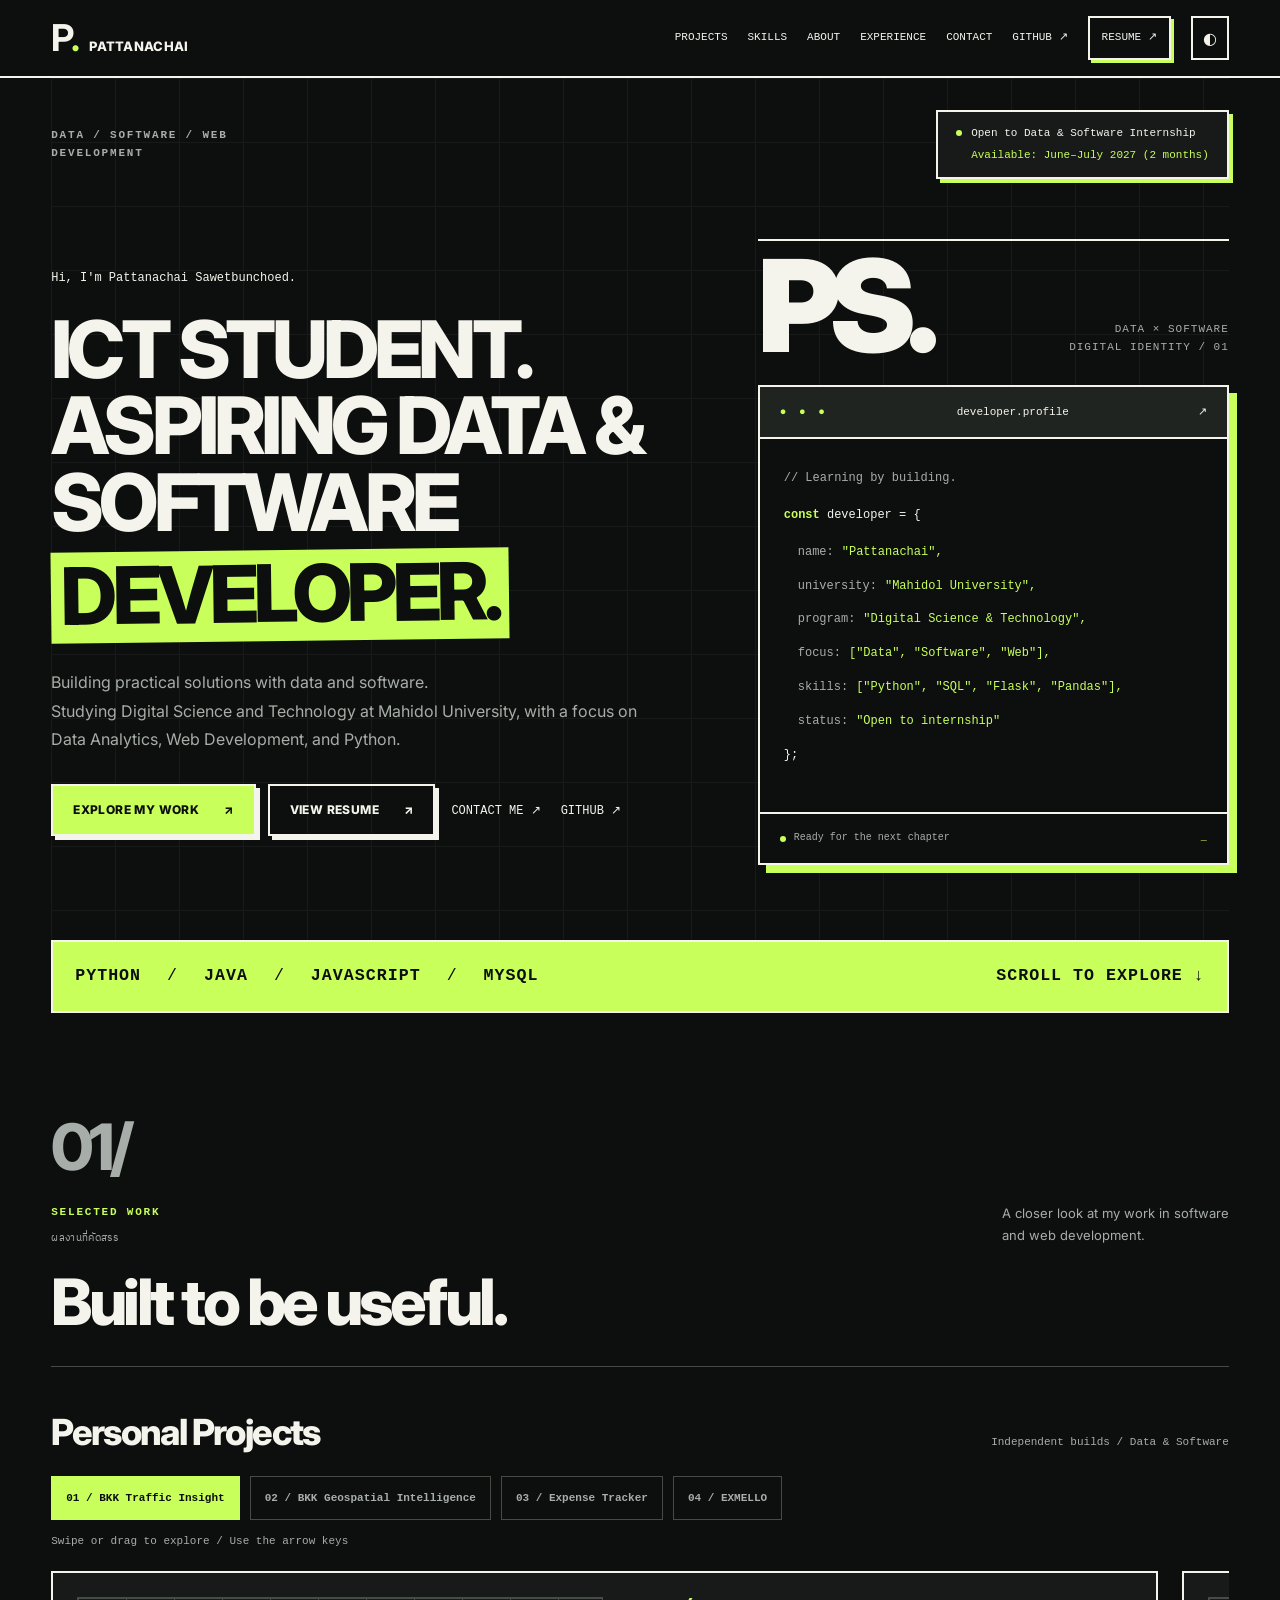
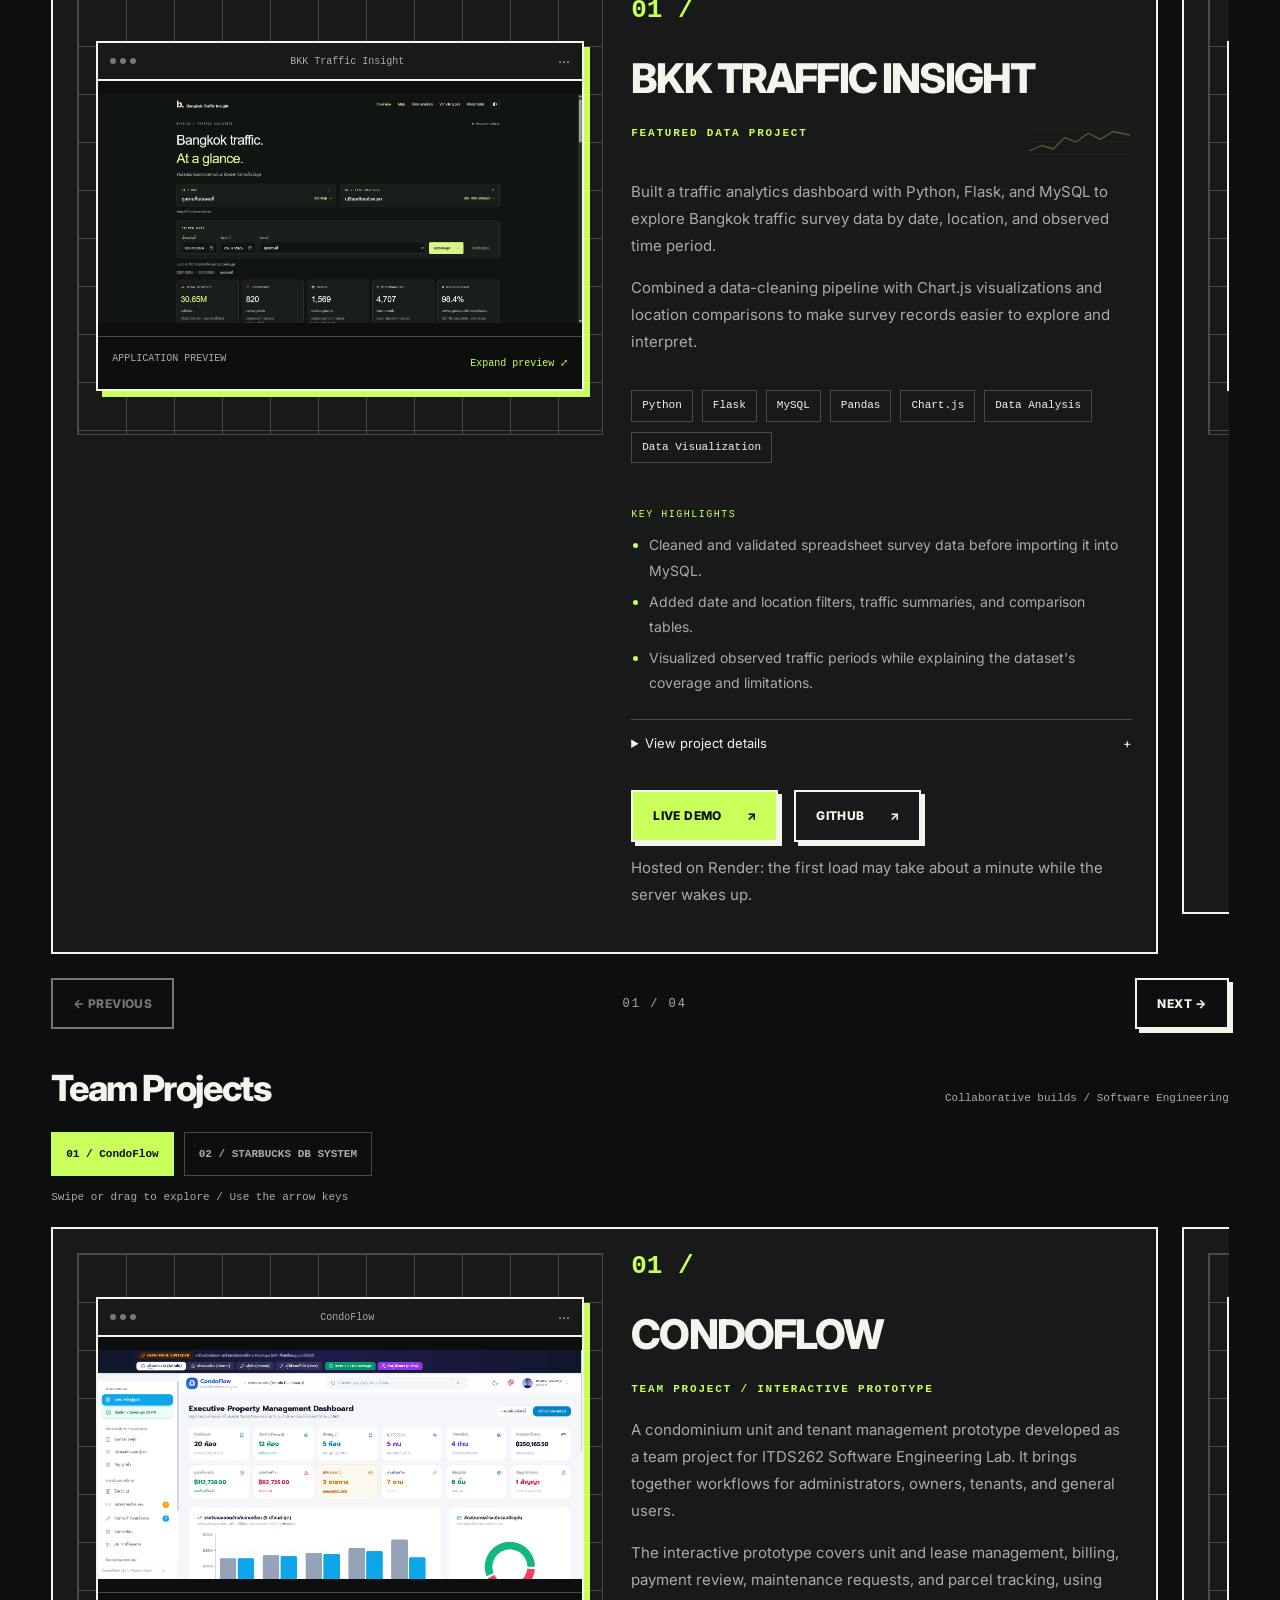
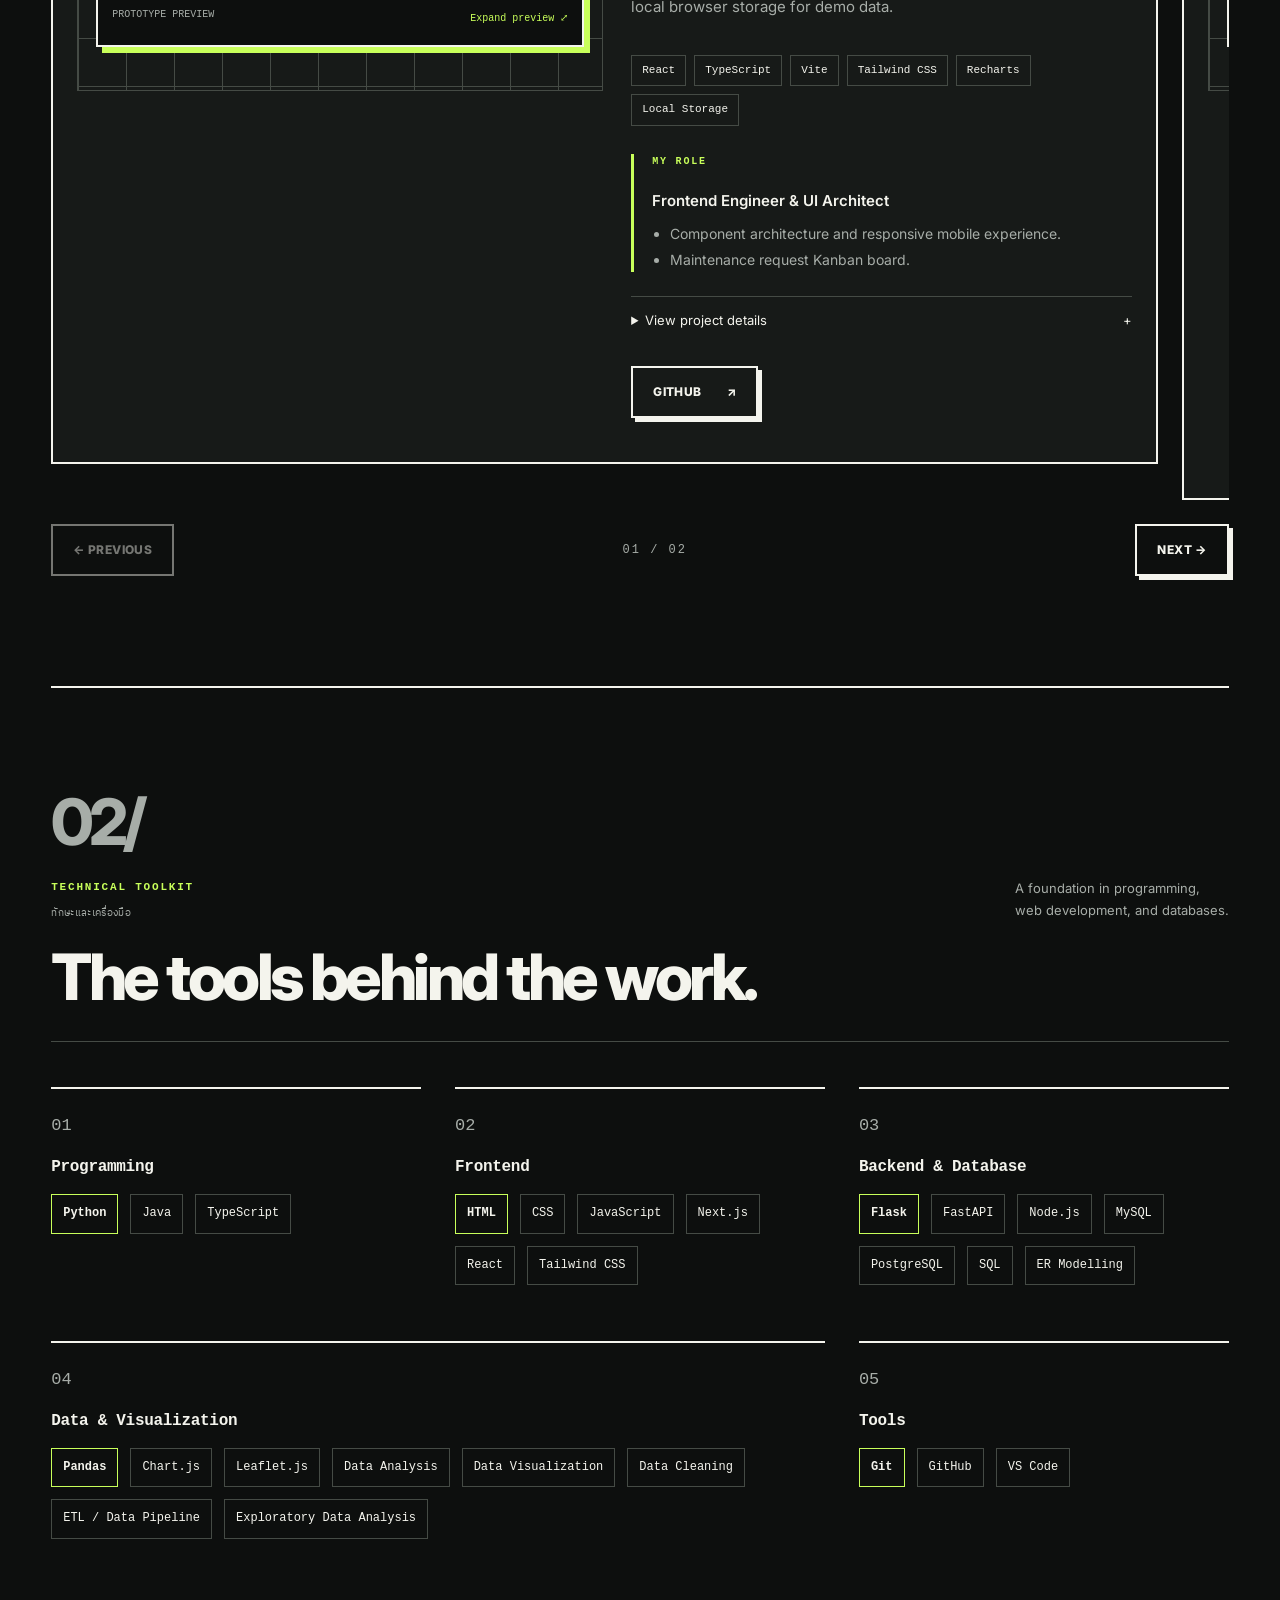
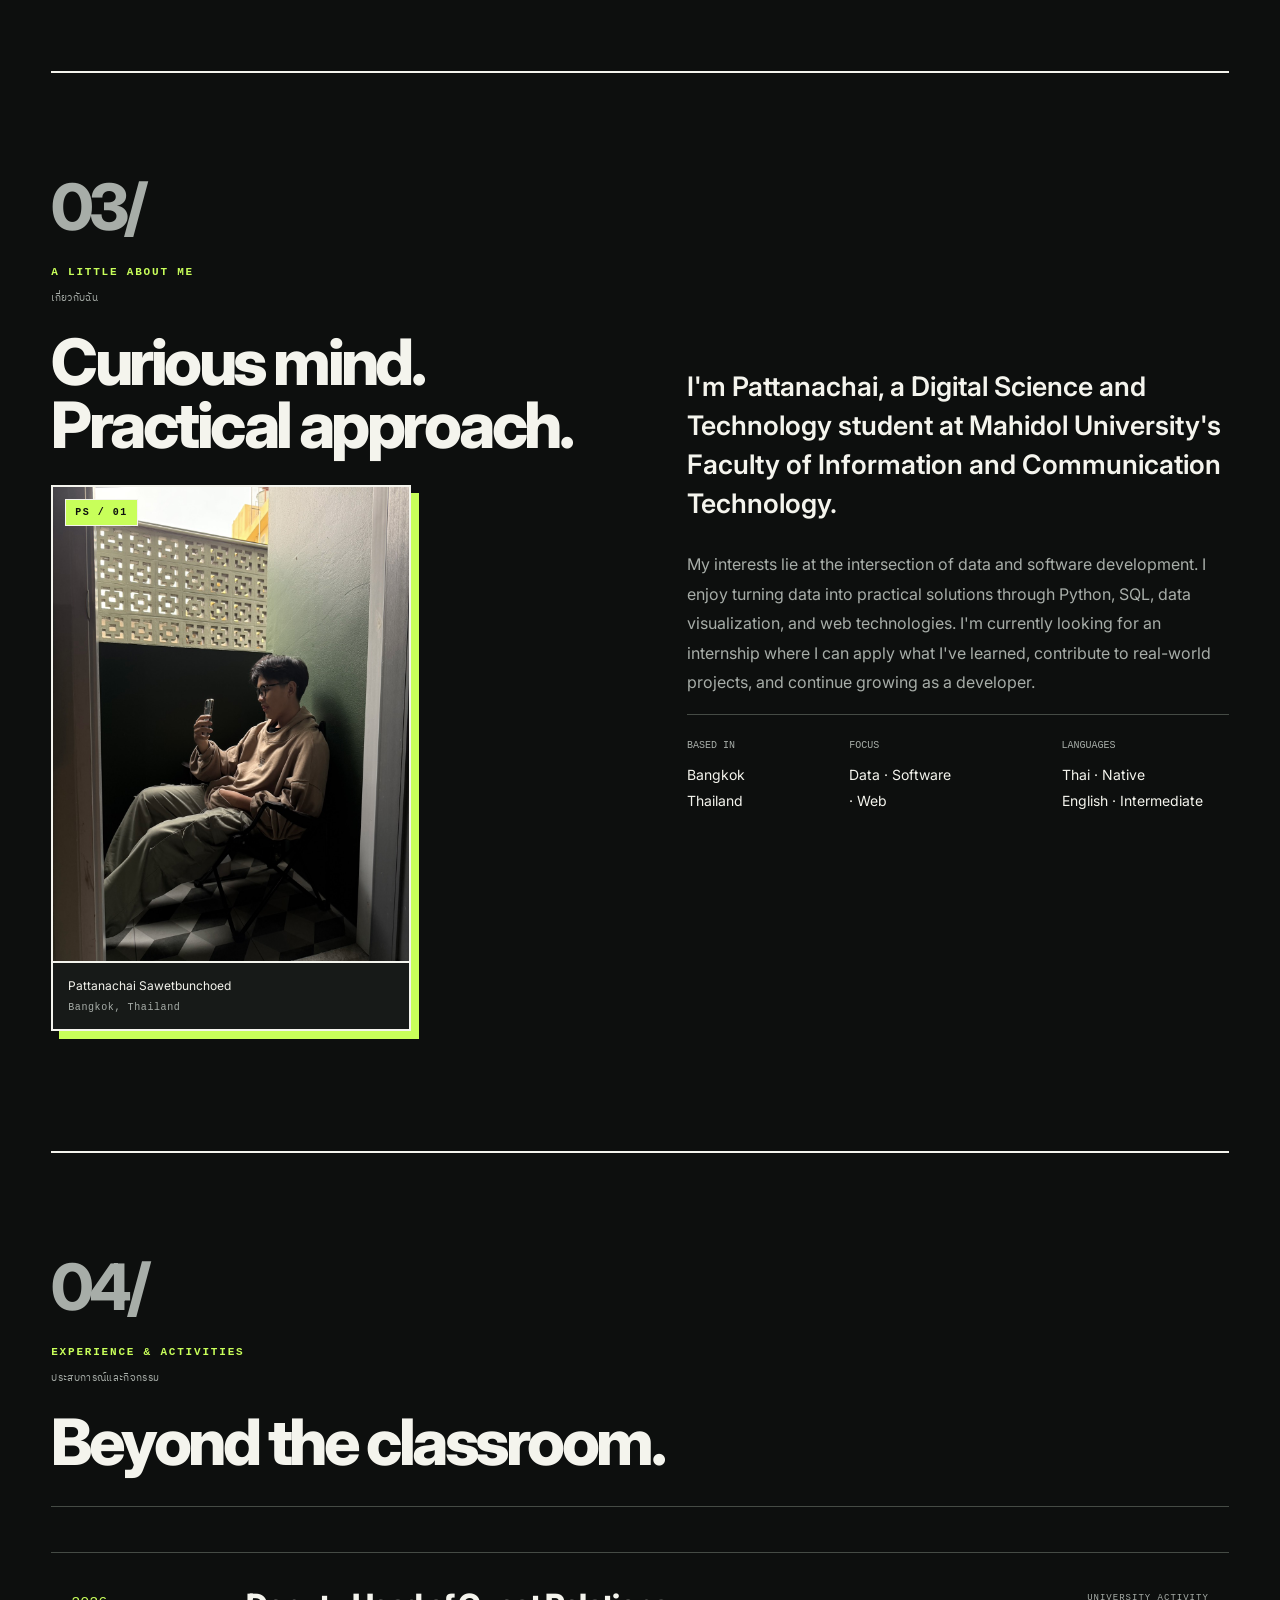
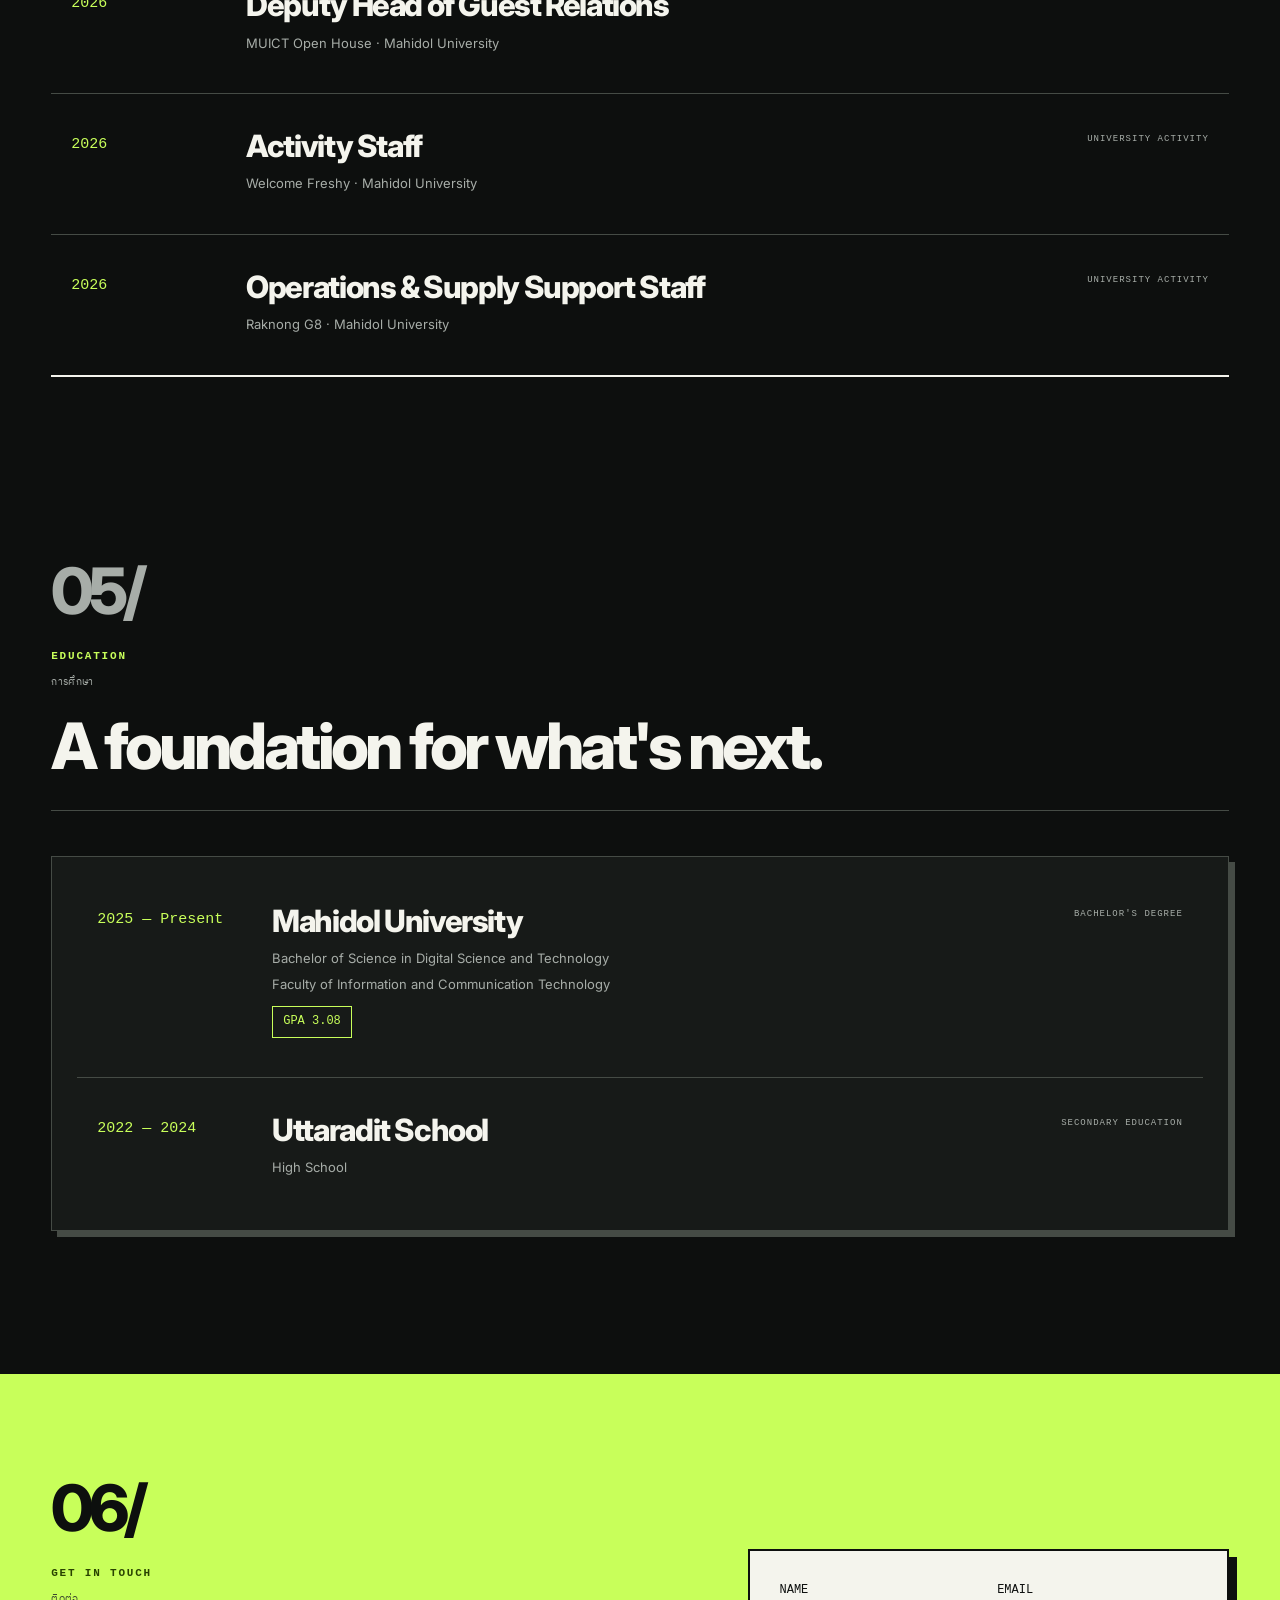
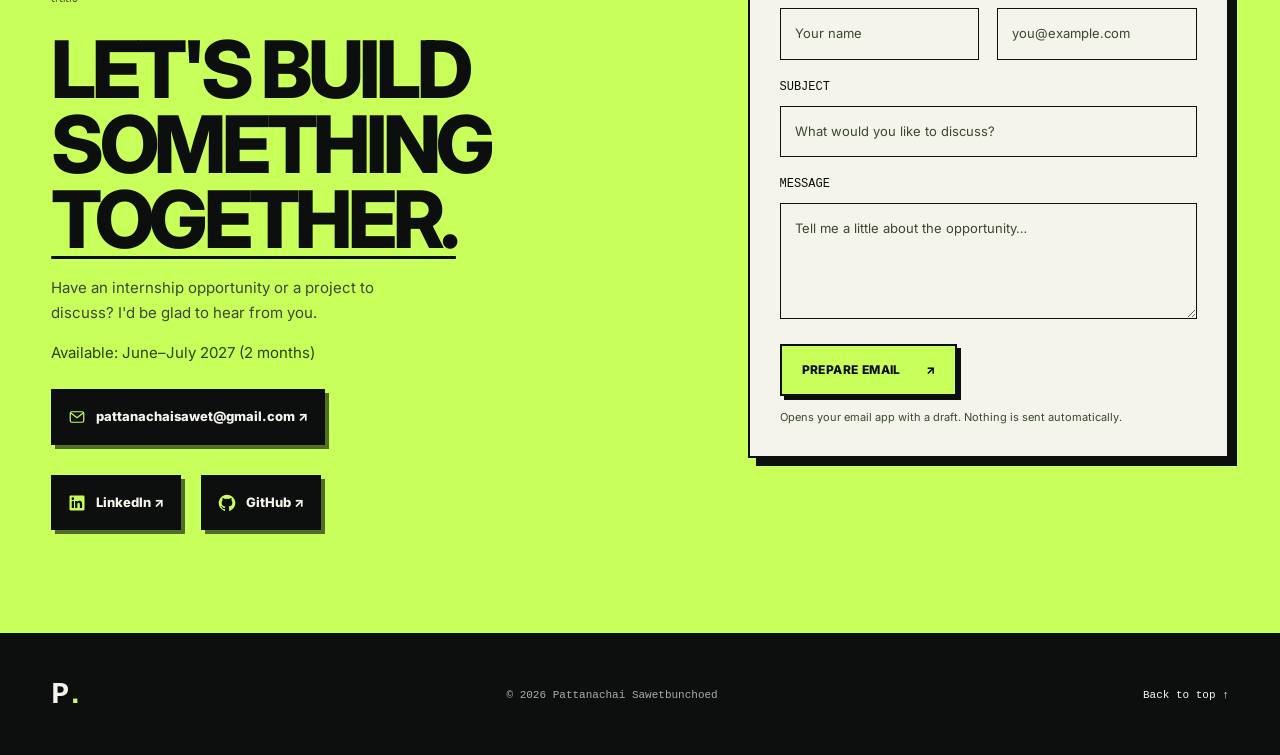
==== commit aed0867b: "Align contact email with current resume" ====
--- a/index.html
+++ b/index.html
@@ -5,20 +5,20 @@
 <title>Pattanachai Sawetbunchoed | Software Developer Portfolio</title>
 <meta name="description" content="Pattanachai Sawetbunchoed, Digital Science and Technology student at Mahidol University. Explore software projects, technical skills, and internship interests.">
 <meta property="og:title" content="Pattanachai Sawetbunchoed | Developer Portfolio"><meta property="og:description" content="ICT student at Mahidol University building practical software with Python, Flask, MySQL and web technologies."><meta property="og:type" content="website"><meta name="theme-color" content="#111512">
-<link rel="icon" href="favicon.svg" type="image/svg+xml"><link rel="stylesheet" href="style.css?v=20261106-refactor"><link rel="stylesheet" href="neo.css?v=20261106-project-spacing"><script src="config.js?v=neo-20261106-v2" defer></script><script src="projects.js?v=20261106-shared" defer></script>
+<link rel="icon" href="favicon.svg" type="image/svg+xml"><link rel="stylesheet" href="style.css?v=20261106-refactor"><link rel="stylesheet" href="neo.css?v=20261106-project-spacing"><script src="config.js?v=20261107-contact-email" defer></script><script src="projects.js?v=20261106-shared" defer></script>
 </head>
 <body>
 <a class="skip" href="#main">Skip to content</a>
 <header class="site-header"><nav class="nav wrap" aria-label="Main navigation">
 <a href="#home" class="brand" aria-label="Pattanachai home">p<span>.</span><span class="brand-name">Pattanachai</span></a>
 <button class="menu-toggle" aria-expanded="false" aria-controls="nav-links" hidden>Menu <span aria-hidden="true">☰</span></button>
-<div id="nav-links" class="nav-links"><a href="#projects">Projects</a><a href="#skills">Skills</a><a href="#about">About</a><a href="#experience">Experience</a><a href="#contact">Contact</a><a href="https://github.com/AoojunHappyman" target="_blank" rel="noopener noreferrer">GitHub ↗</a><a class="nav-resume" href="Pattanachai-Sawetbunchoed-Resume.pdf?v=20261104-email" target="_blank" rel="noopener noreferrer" aria-label="Open latest resume PDF in a new tab">Resume ↗</a></div>
+<div id="nav-links" class="nav-links"><a href="#projects">Projects</a><a href="#skills">Skills</a><a href="#about">About</a><a href="#experience">Experience</a><a href="#contact">Contact</a><a href="https://github.com/AoojunHappyman" target="_blank" rel="noopener noreferrer">GitHub ↗</a><a class="nav-resume" href="Pattanachai-Sawetbunchoed-Resume.pdf?v=20261107-current" target="_blank" rel="noopener noreferrer" aria-label="Open latest resume PDF in a new tab">Resume ↗</a></div>
 <button class="theme-toggle" aria-label="Switch to light theme" title="Switch theme" hidden>◐</button>
 </nav></header>
 <main id="main">
 <section id="home" class="hero wrap">
 <div class="hero-top"><span class="eyebrow">DATA / SOFTWARE / WEB DEVELOPMENT</span><div class="availability-block"><span class="availability"><i aria-hidden="true"></i> Open to Data &amp; Software Internship</span><span class="availability-dates">Available: June–July 2027 (2 months)</span></div></div>
-<div class="hero-grid"><div><p class="intro">Hi, I'm Pattanachai Sawetbunchoed.</p><h1>ICT student.<br>Aspiring Data &amp; Software<br><em>Developer.</em></h1><p class="hero-description">Building practical solutions with data and software.<br>Studying Digital Science and Technology at Mahidol University, with a focus on Data Analytics, Web Development, and Python.</p><div class="actions"><a class="button primary" href="#projects">Explore my work <span>↗</span></a><a class="button" href="Pattanachai-Sawetbunchoed-Resume.pdf?v=20261104-email" target="_blank" rel="noopener noreferrer">View resume <span>↗</span></a><a class="text-link" href="#contact">Contact me ↗</a><a class="text-link" href="https://github.com/AoojunHappyman" target="_blank" rel="noopener noreferrer">GitHub ↗</a></div></div>
+<div class="hero-grid"><div><p class="intro">Hi, I'm Pattanachai Sawetbunchoed.</p><h1>ICT student.<br>Aspiring Data &amp; Software<br><em>Developer.</em></h1><p class="hero-description">Building practical solutions with data and software.<br>Studying Digital Science and Technology at Mahidol University, with a focus on Data Analytics, Web Development, and Python.</p><div class="actions"><a class="button primary" href="#projects">Explore my work <span>↗</span></a><a class="button" href="Pattanachai-Sawetbunchoed-Resume.pdf?v=20261107-current" target="_blank" rel="noopener noreferrer">View resume <span>↗</span></a><a class="text-link" href="#contact">Contact me ↗</a><a class="text-link" href="https://github.com/AoojunHappyman" target="_blank" rel="noopener noreferrer">GitHub ↗</a></div></div>
 <div class="hero-identity"><div class="signature" aria-hidden="true"><strong>PS.</strong><span>DATA × SOFTWARE<br>DIGITAL IDENTITY / 01</span></div><aside class="code-panel" aria-label="Profile at a glance"><div class="panel-bar"><span class="window-dots" aria-hidden="true">● ● ●</span><span>developer.profile</span><span>↗</span></div><div class="code-body"><p class="code-comment">// Learning by building.</p><p><span class="code-key">const</span> developer = {</p><dl><div><dt>name:</dt><dd>"Pattanachai",</dd></div><div><dt>university:</dt><dd>"Mahidol University",</dd></div><div><dt>program:</dt><dd>"Digital Science &amp; Technology",</dd></div><div><dt>focus:</dt><dd>["Data", "Software", "Web"],</dd></div><div><dt>skills:</dt><dd>["Python", "SQL", "Flask", "Pandas"],</dd></div><div><dt>status:</dt><dd>"Open to internship"</dd></div></dl><p>};</p></div><div class="panel-footer"><span class="status-dot"></span> Ready for the next chapter<span aria-hidden="true">_</span></div></aside></div></div>
 <div class="hero-bottom" aria-label="Technical interests"><span>PYTHON <b>/</b> JAVA <b>/</b> JAVASCRIPT <b>/</b> MYSQL</span><a href="#projects">SCROLL TO EXPLORE ↓</a></div>
 </section>
@@ -89,7 +89,7 @@
 <section id="about" class="section wrap about-grid"><div><p class="eyebrow"><span class="section-number" aria-hidden="true">03/</span> A LITTLE ABOUT ME<span class="section-label-th" lang="th">เกี่ยวกับฉัน</span></p><h2>Curious mind.<br>Practical approach.</h2><figure class="about-portrait"><div class="portrait-frame"><img src="profile.jpg" width="270" height="360" loading="lazy" alt="Pattanachai Sawetbunchoed sitting in a chair"><span class="portrait-marker" aria-hidden="true">PS / 01</span></div><figcaption><span>Pattanachai Sawetbunchoed</span><span>Bangkok, Thailand</span></figcaption></figure></div><div class="about-copy"><p class="large-copy">I'm Pattanachai, a Digital Science and Technology student at Mahidol University's Faculty of Information and Communication Technology.</p><p>My interests lie at the intersection of data and software development. I enjoy turning data into practical solutions through Python, SQL, data visualization, and web technologies. I'm currently looking for an internship where I can apply what I've learned, contribute to real-world projects, and continue growing as a developer.</p><div class="about-facts"><div><span>BASED IN</span><strong>Bangkok<br>Thailand</strong></div><div><span>FOCUS</span><strong>Data · Software<br>· Web</strong></div><div><span>LANGUAGES</span><strong>Thai · Native<br>English · Intermediate</strong></div></div></div></section>
 <section id="experience" class="section wrap"><div class="section-heading"><div><p class="eyebrow"><span class="section-number" aria-hidden="true">04/</span> EXPERIENCE & ACTIVITIES<span class="section-label-th" lang="th">ประสบการณ์และกิจกรรม</span></p><h2>Beyond the classroom.</h2></div></div><div class="timeline-row"><span class="date">2026</span><div><h3>Deputy Head of Guest Relations</h3><p>MUICT Open House · Mahidol University</p></div><span class="row-label">UNIVERSITY ACTIVITY</span></div><div class="timeline-row"><span class="date">2026</span><div><h3>Activity Staff</h3><p>Welcome Freshy · Mahidol University</p></div><span class="row-label">UNIVERSITY ACTIVITY</span></div><div class="timeline-row"><span class="date">2026</span><div><h3>Operations &amp; Supply Support Staff</h3><p>Raknong G8 · Mahidol University</p></div><span class="row-label">UNIVERSITY ACTIVITY</span></div></section>
 <section id="education" class="section wrap"><div class="section-heading"><div><p class="eyebrow"><span class="section-number" aria-hidden="true">05/</span> EDUCATION<span class="section-label-th" lang="th">การศึกษา</span></p><h2>A foundation for what's next.</h2></div></div><div class="education-journey"><div class="timeline-row"><span class="date">2025 — Present</span><div><h3>Mahidol University</h3><p>Bachelor of Science in Digital Science and Technology</p><p class="muted">Faculty of Information and Communication Technology</p><p class="education-gpa">GPA 3.08</p></div><span class="row-label">BACHELOR'S DEGREE</span></div><div class="timeline-row"><span class="date">2022 — 2024</span><div><h3>Uttaradit School</h3><p>High School</p></div><span class="row-label">SECONDARY EDUCATION</span></div></div></section>
-<section id="contact" class="section contact-section"><div class="wrap contact-grid"><div><p class="eyebrow"><span class="section-number" aria-hidden="true">06/</span> GET IN TOUCH<span class="section-label-th" lang="th">ติดต่อ</span></p><h2>Let's build<br>something <em>together.</em></h2><p>Have an internship opportunity or a project to discuss? I'd be glad to hear from you.</p><p class="contact-availability">Available: June–July 2027 (2 months)</p><a class="email-link" href="mailto:pattanachai.saw@student.mahidol.ac.th"><svg class="contact-icon" viewBox="0 0 24 24" fill="none" stroke="currentColor" stroke-width="1.6" aria-hidden="true" focusable="false"><rect x="3" y="5" width="18" height="14" rx="2"/><path d="m3 6 9 7 9-7"/></svg><span>pattanachai.saw@student.mahidol.ac.th ↗</span></a><div class="socials"><a href="https://www.linkedin.com/in/pattanachai-sawetbunchoed-61406243b/" target="_blank" rel="noopener noreferrer"><svg class="contact-icon" viewBox="0 0 24 24" fill="currentColor" aria-hidden="true" focusable="false"><path d="M20.45 2H3.55C2.69 2 2 2.68 2 3.52v16.96C2 21.32 2.69 22 3.55 22h16.9c.86 0 1.55-.68 1.55-1.52V3.52C22 2.68 21.31 2 20.45 2ZM7.93 18.75H4.98V9.2h2.95v9.55ZM6.45 7.9a1.71 1.71 0 1 1 0-3.42 1.71 1.71 0 0 1 0 3.42Zm12.3 10.85H15.8V14.1c0-1.11-.02-2.54-1.55-2.54-1.55 0-1.79 1.21-1.79 2.46v4.73H9.51V9.2h2.83v1.3h.04c.39-.74 1.36-1.53 2.79-1.53 2.99 0 3.58 1.97 3.58 4.53v5.25Z"/></svg><span>LinkedIn ↗</span></a><a href="https://github.com/AoojunHappyman" target="_blank" rel="noopener noreferrer"><svg class="contact-icon" viewBox="0 0 24 24" fill="currentColor" aria-hidden="true" focusable="false"><path d="M12 .9a11.1 11.1 0 0 0-3.51 21.63c.55.1.76-.24.76-.54v-2.08c-3.09.67-3.74-1.31-3.74-1.31-.51-1.29-1.24-1.63-1.24-1.63-1.01-.69.08-.68.08-.68 1.12.08 1.7 1.14 1.7 1.14.99 1.69 2.6 1.2 3.24.92.1-.72.39-1.2.71-1.48-2.47-.28-5.06-1.24-5.06-5.49 0-1.21.43-2.2 1.14-2.98-.12-.28-.5-1.41.11-2.94 0 0 .93-.3 3.05 1.14a10.63 10.63 0 0 1 5.55 0c2.12-1.44 3.05-1.14 3.05-1.14.61 1.53.23 2.66.11 2.94.71.78 1.14 1.77 1.14 2.98 0 4.26-2.6 5.2-5.08 5.48.4.35.75 1.02.75 2.06v3.07c0 .3.2.65.77.54A11.1 11.1 0 0 0 12 .9Z"/></svg><span>GitHub ↗</span></a></div></div><form id="contact-form"><div class="form-row"><div><label for="name">Name</label><input id="name" name="name" autocomplete="name" required maxlength="100" placeholder="Your name"></div><div><label for="email">Email</label><input id="email" name="email" type="email" autocomplete="email" required maxlength="200" placeholder="you@example.com"></div></div><label for="subject">Subject</label><input id="subject" name="subject" required maxlength="150" placeholder="What would you like to discuss?"><label for="message">Message</label><textarea id="message" name="message" required maxlength="5000" rows="4" placeholder="Tell me a little about the opportunity…"></textarea><button class="button primary" type="submit">Prepare email <span>↗</span></button><p class="form-note" id="form-status" role="status">Opens your email app with a draft. Nothing is sent automatically.</p><noscript><p>Please use the email link to get in touch; the draft form requires JavaScript.</p></noscript></form></div></section>
+<section id="contact" class="section contact-section"><div class="wrap contact-grid"><div><p class="eyebrow"><span class="section-number" aria-hidden="true">06/</span> GET IN TOUCH<span class="section-label-th" lang="th">ติดต่อ</span></p><h2>Let's build<br>something <em>together.</em></h2><p>Have an internship opportunity or a project to discuss? I'd be glad to hear from you.</p><p class="contact-availability">Available: June–July 2027 (2 months)</p><a class="email-link" href="mailto:pattanachaisawet@gmail.com"><svg class="contact-icon" viewBox="0 0 24 24" fill="none" stroke="currentColor" stroke-width="1.6" aria-hidden="true" focusable="false"><rect x="3" y="5" width="18" height="14" rx="2"/><path d="m3 6 9 7 9-7"/></svg><span>pattanachaisawet@gmail.com ↗</span></a><div class="socials"><a href="https://www.linkedin.com/in/pattanachai-sawetbunchoed-61406243b/" target="_blank" rel="noopener noreferrer"><svg class="contact-icon" viewBox="0 0 24 24" fill="currentColor" aria-hidden="true" focusable="false"><path d="M20.45 2H3.55C2.69 2 2 2.68 2 3.52v16.96C2 21.32 2.69 22 3.55 22h16.9c.86 0 1.55-.68 1.55-1.52V3.52C22 2.68 21.31 2 20.45 2ZM7.93 18.75H4.98V9.2h2.95v9.55ZM6.45 7.9a1.71 1.71 0 1 1 0-3.42 1.71 1.71 0 0 1 0 3.42Zm12.3 10.85H15.8V14.1c0-1.11-.02-2.54-1.55-2.54-1.55 0-1.79 1.21-1.79 2.46v4.73H9.51V9.2h2.83v1.3h.04c.39-.74 1.36-1.53 2.79-1.53 2.99 0 3.58 1.97 3.58 4.53v5.25Z"/></svg><span>LinkedIn ↗</span></a><a href="https://github.com/AoojunHappyman" target="_blank" rel="noopener noreferrer"><svg class="contact-icon" viewBox="0 0 24 24" fill="currentColor" aria-hidden="true" focusable="false"><path d="M12 .9a11.1 11.1 0 0 0-3.51 21.63c.55.1.76-.24.76-.54v-2.08c-3.09.67-3.74-1.31-3.74-1.31-.51-1.29-1.24-1.63-1.24-1.63-1.01-.69.08-.68.08-.68 1.12.08 1.7 1.14 1.7 1.14.99 1.69 2.6 1.2 3.24.92.1-.72.39-1.2.71-1.48-2.47-.28-5.06-1.24-5.06-5.49 0-1.21.43-2.2 1.14-2.98-.12-.28-.5-1.41.11-2.94 0 0 .93-.3 3.05 1.14a10.63 10.63 0 0 1 5.55 0c2.12-1.44 3.05-1.14 3.05-1.14.61 1.53.23 2.66.11 2.94.71.78 1.14 1.77 1.14 2.98 0 4.26-2.6 5.2-5.08 5.48.4.35.75 1.02.75 2.06v3.07c0 .3.2.65.77.54A11.1 11.1 0 0 0 12 .9Z"/></svg><span>GitHub ↗</span></a></div></div><form id="contact-form"><div class="form-row"><div><label for="name">Name</label><input id="name" name="name" autocomplete="name" required maxlength="100" placeholder="Your name"></div><div><label for="email">Email</label><input id="email" name="email" type="email" autocomplete="email" required maxlength="200" placeholder="you@example.com"></div></div><label for="subject">Subject</label><input id="subject" name="subject" required maxlength="150" placeholder="What would you like to discuss?"><label for="message">Message</label><textarea id="message" name="message" required maxlength="5000" rows="4" placeholder="Tell me a little about the opportunity…"></textarea><button class="button primary" type="submit">Prepare email <span>↗</span></button><p class="form-note" id="form-status" role="status">Opens your email app with a draft. Nothing is sent automatically.</p><noscript><p>Please use the email link to get in touch; the draft form requires JavaScript.</p></noscript></form></div></section>
 </main><footer class="wrap footer"><a href="#home" class="brand">p<span>.</span></a><p>© <span id="year">2026</span> Pattanachai Sawetbunchoed</p><a href="#home">Back to top ↑</a></footer>
 </body></html>
 
